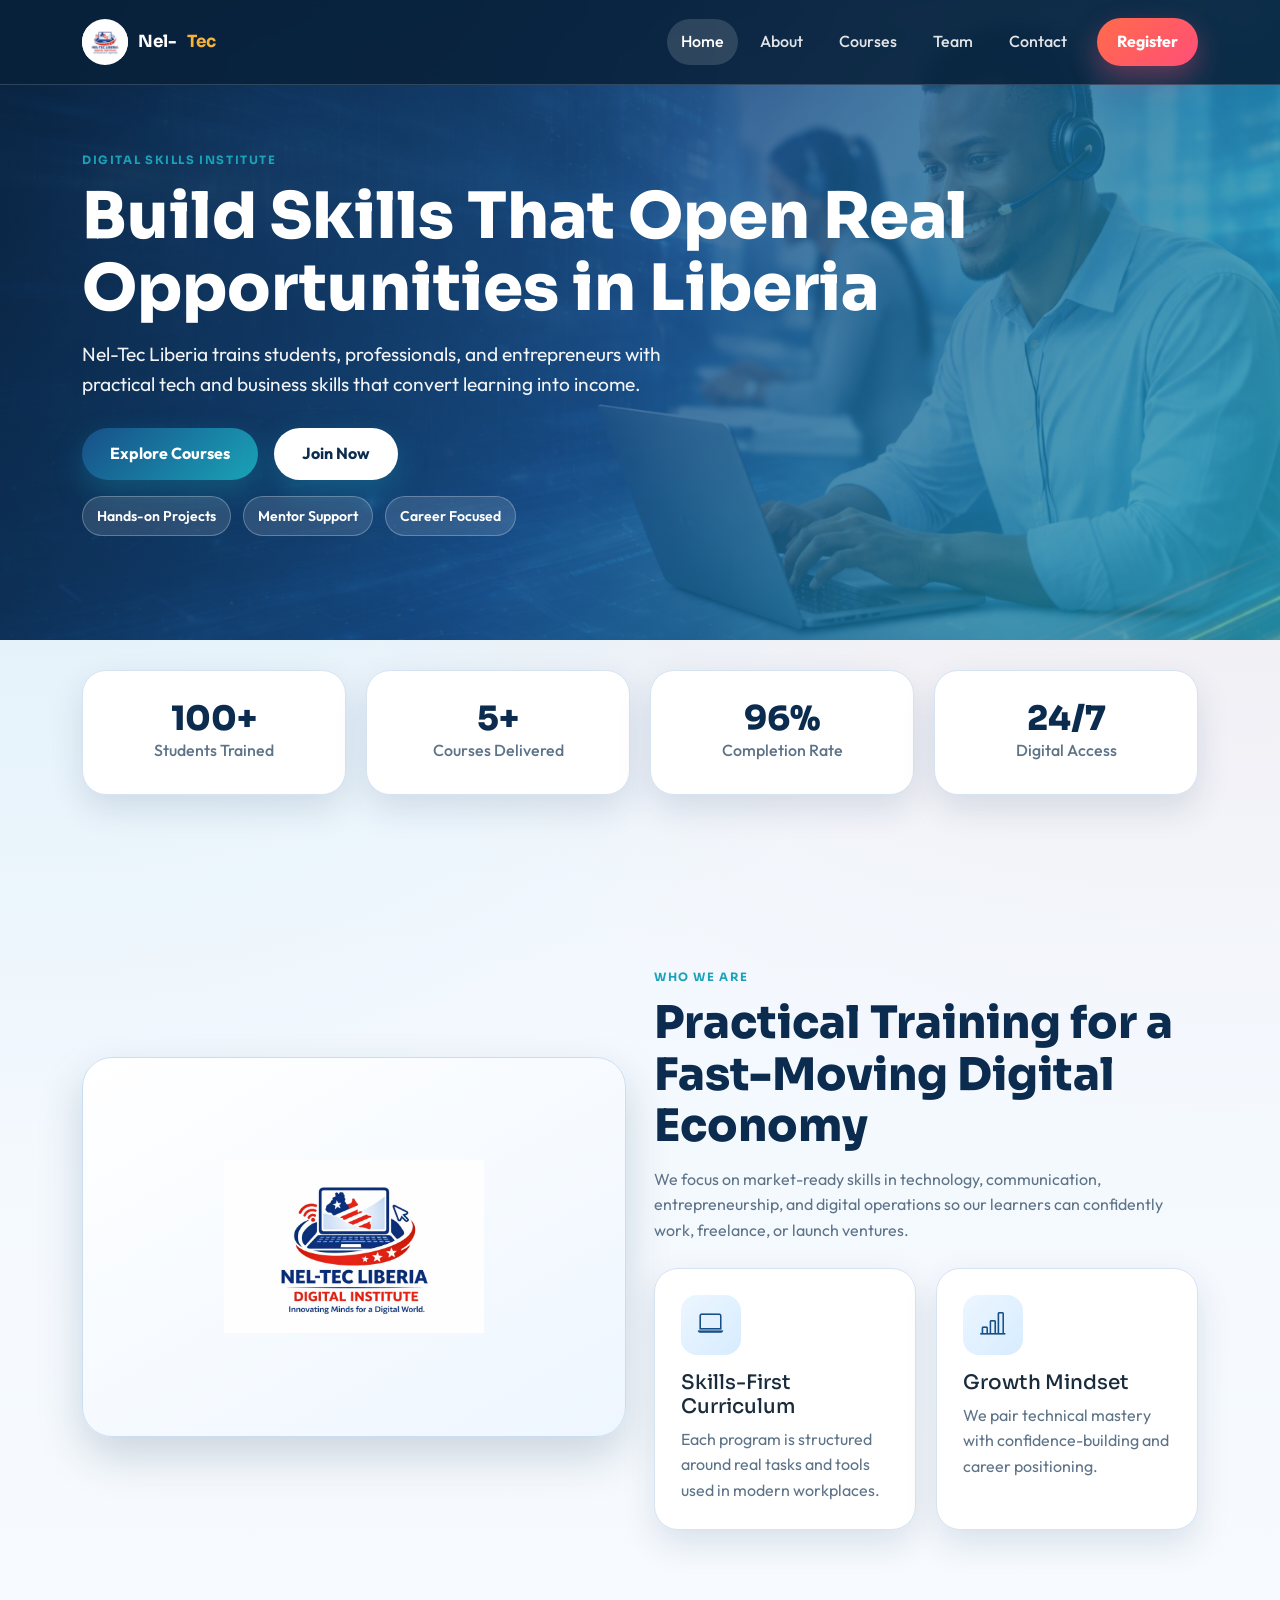
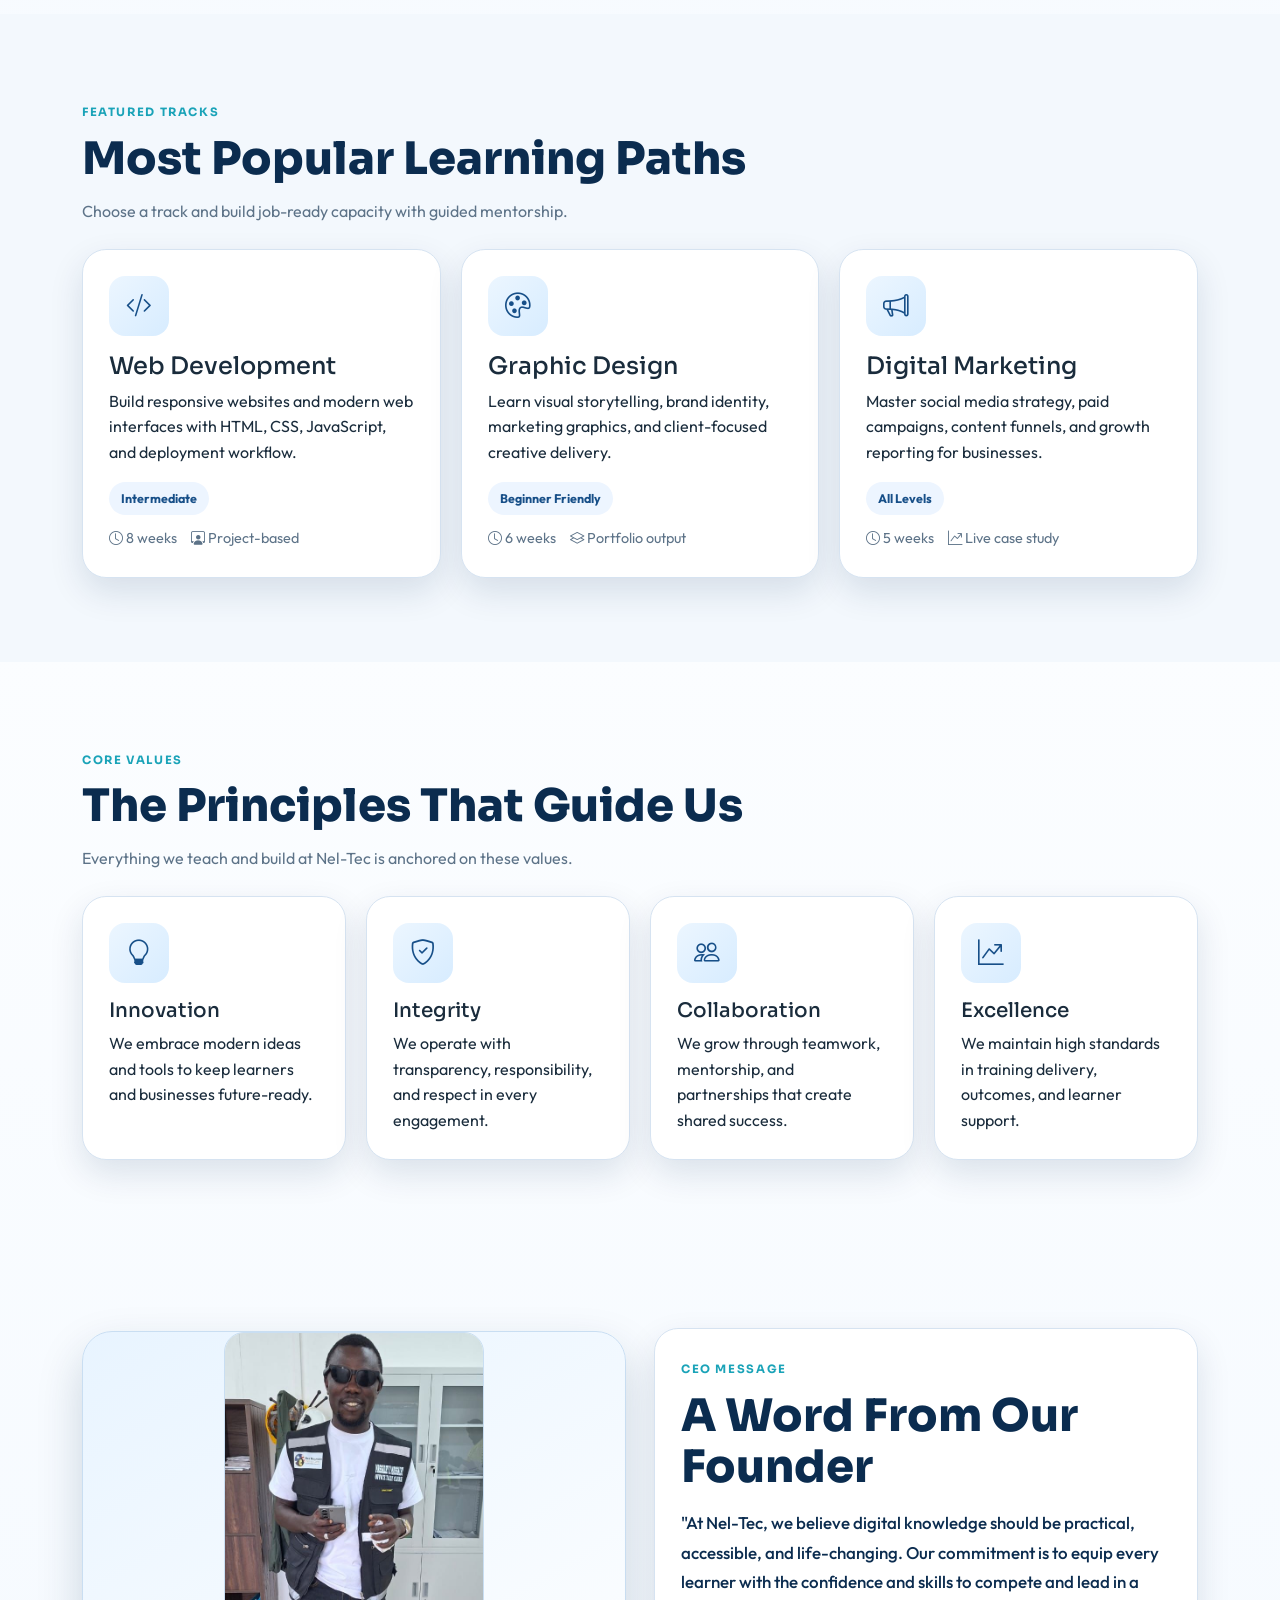
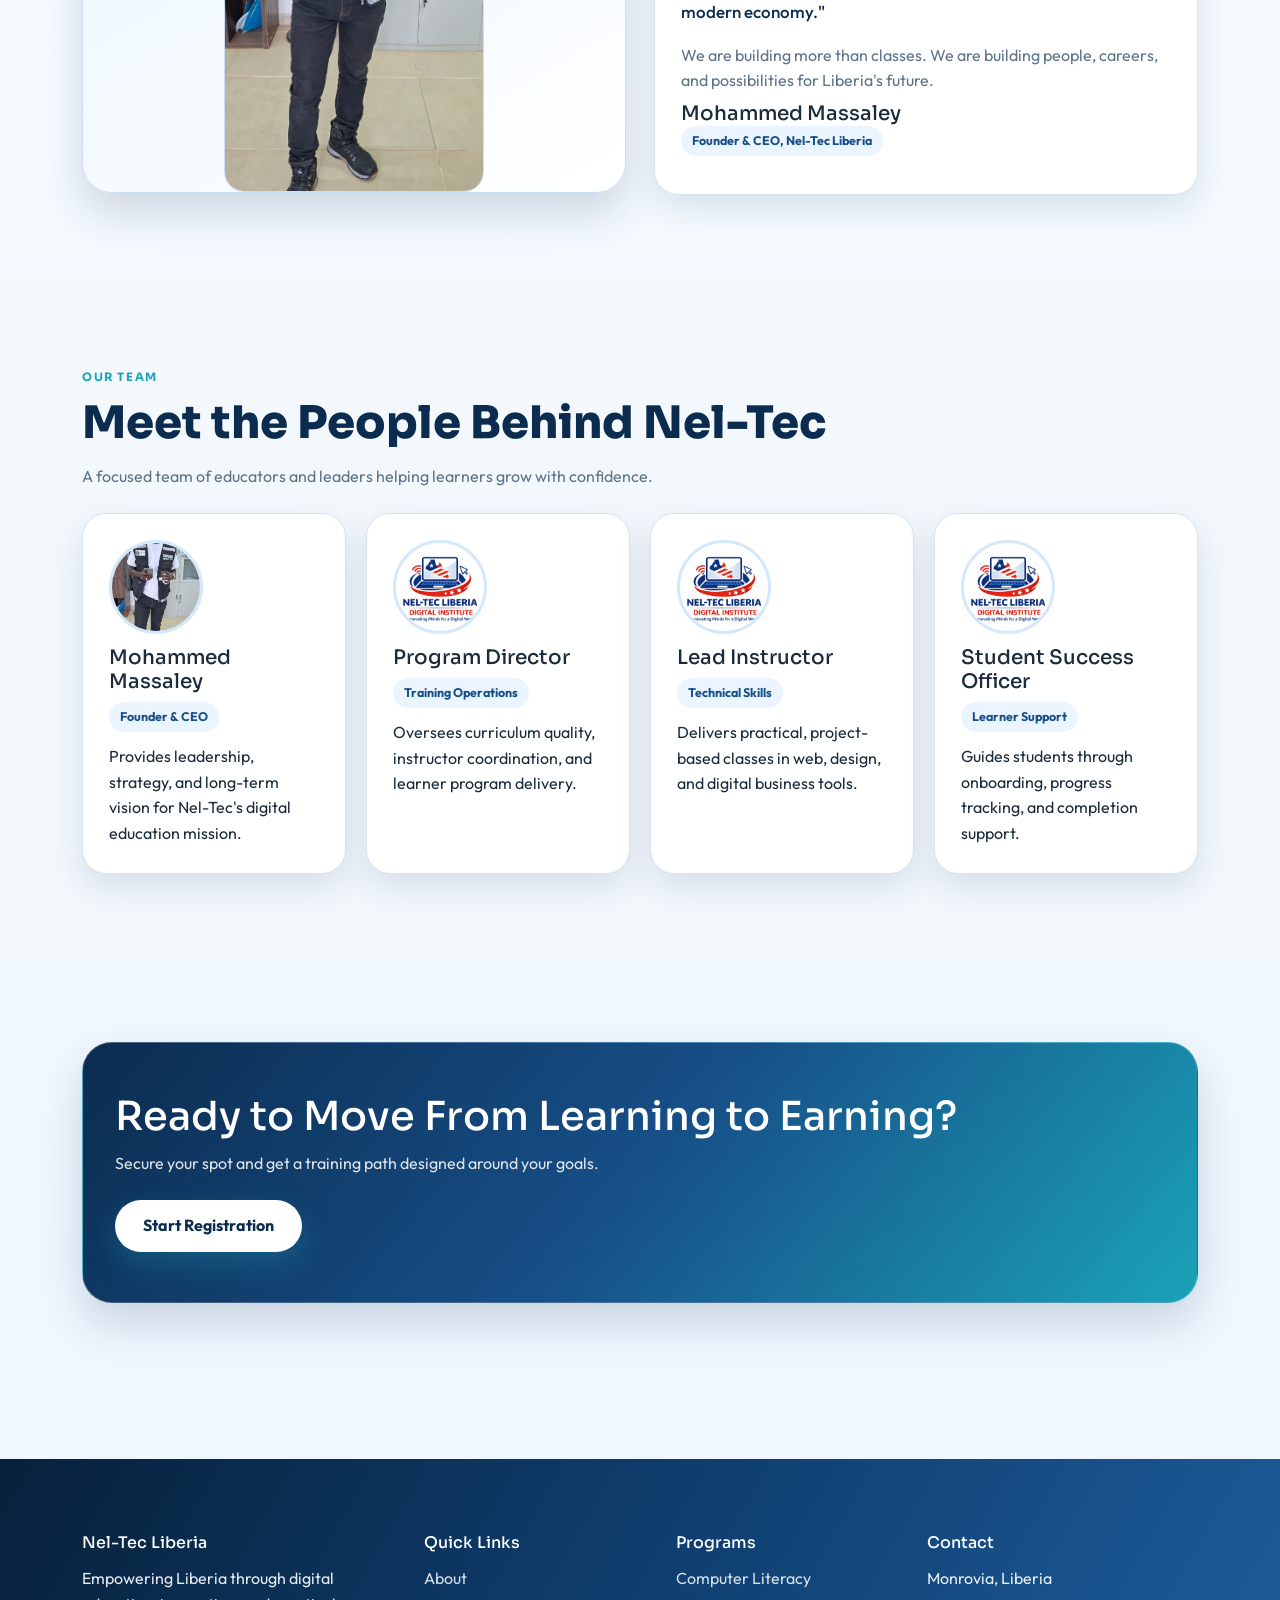
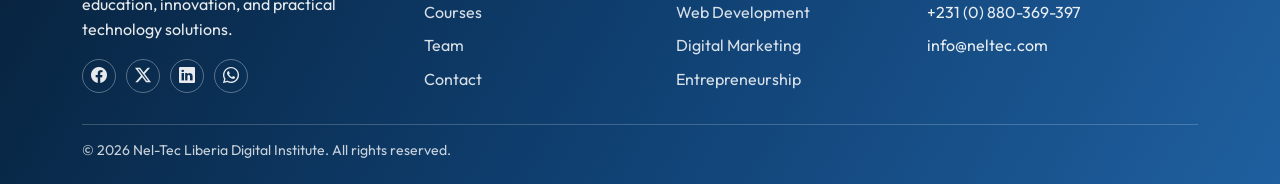
==== index.html @ 43575259 "newone" ====
<!DOCTYPE html>
<html lang="en">
<head>
    <meta charset="UTF-8">
    <meta name="viewport" content="width=device-width, initial-scale=1.0">
    <title>Nel-Tec Liberia Digital Institute</title>
    <link href="https://cdn.jsdelivr.net/npm/bootstrap@5.3.0/dist/css/bootstrap.min.css" rel="stylesheet">
    <link rel="stylesheet" href="https://cdn.jsdelivr.net/npm/bootstrap-icons@1.11.1/font/bootstrap-icons.css">
    <link rel="stylesheet" href="css/style.css">
</head>
<body class="page-shell">
    <nav class="navbar navbar-expand-lg fixed-top main-nav">
        <div class="container">
            <a class="navbar-brand" href="index.html">
                <img src="img/logo.png" alt="Nel-Tec logo">
                Nel-<span class="accent">Tec</span>
            </a>
            <button class="navbar-toggler" type="button" data-bs-toggle="collapse" data-bs-target="#mainNav" aria-controls="mainNav" aria-expanded="false" aria-label="Toggle navigation">
                <span class="navbar-toggler-icon"></span>
            </button>
            <div class="collapse navbar-collapse" id="mainNav">
                <ul class="navbar-nav ms-auto align-items-lg-center">
                    <li class="nav-item"><a class="nav-link active" href="index.html">Home</a></li>
                    <li class="nav-item"><a class="nav-link" href="about.html">About</a></li>
                    <li class="nav-item"><a class="nav-link" href="courses.html">Courses</a></li>
                    <li class="nav-item"><a class="nav-link" href="team.html">Team</a></li>
                    <li class="nav-item"><a class="nav-link" href="contact.html">Contact</a></li>
                    <li class="nav-item ms-lg-2"><a class="btn-nav" href="register.html">Register</a></li>
                </ul>
            </div>
        </div>
    </nav>

    <header class="hero hero-home">
        <div class="container">
            <div class="reveal">
                <span class="section-kicker">Digital Skills Institute</span>
                <h1>Build Skills That Open Real Opportunities in Liberia</h1>
                <p>Nel-Tec Liberia trains students, professionals, and entrepreneurs with practical tech and business skills that convert learning into income.</p>
                <div class="d-flex flex-wrap gap-3 mb-3">
                    <a class="btn-brand" href="courses.html">Explore Courses</a>
                    <a class="btn-brand alt" href="register.html">Join Now</a>
                </div>
                <div class="hero-chips">
                    <span class="hero-chip">Hands-on Projects</span>
                    <span class="hero-chip">Mentor Support</span>
                    <span class="hero-chip">Career Focused</span>
                </div>
            </div>
        </div>
    </header>

    <main>
        <section class="stats-strip">
            <div class="container">
                <div class="cards-4">
                    <article class="stat-card reveal d2">
                        <span class="stat-number">100+</span>
                        <span class="stat-label">Students Trained</span>
                    </article>
                    <article class="stat-card reveal d2">
                        <span class="stat-number">5+</span>
                        <span class="stat-label">Courses Delivered</span>
                    </article>
                    <article class="stat-card reveal d3">
                        <span class="stat-number">96%</span>
                        <span class="stat-label">Completion Rate</span>
                    </article>
                    <article class="stat-card reveal d4">
                        <span class="stat-number">24/7</span>
                        <span class="stat-label">Digital Access</span>
                    </article>
                </div>
            </div>
        </section>

        <section>
            <div class="container">
                <div class="about-layout">
                    <div class="about-visual reveal">
                        <img src="img/logo.png" alt="Nel-Tec brand mark">
                    </div>
                    <div class="reveal d2">
                        <span class="section-kicker">Who We Are</span>
                        <h2 class="section-title">Practical Training for a Fast-Moving Digital Economy</h2>
                        <p class="section-lead mb-4">We focus on market-ready skills in technology, communication, entrepreneurship, and digital operations so our learners can confidently work, freelance, or launch ventures.</p>
                        <div class="cards-2">
                            <article class="info-card">
                                <div class="icon-bubble"><i class="bi bi-laptop"></i></div>
                                <h5>Skills-First Curriculum</h5>
                                <p class="text-muted mb-0">Each program is structured around real tasks and tools used in modern workplaces.</p>
                            </article>
                            <article class="info-card">
                                <div class="icon-bubble"><i class="bi bi-bar-chart-line"></i></div>
                                <h5>Growth Mindset</h5>
                                <p class="text-muted mb-0">We pair technical mastery with confidence-building and career positioning.</p>
                            </article>
                        </div>
                    </div>
                </div>
            </div>
        </section>

        <section class="bg-soft">
            <div class="container">
                <span class="section-kicker">Featured Tracks</span>
                <h2 class="section-title">Most Popular Learning Paths</h2>
                <p class="section-lead mb-4">Choose a track and build job-ready capacity with guided mentorship.</p>

                <div class="cards-3">
                    <article class="course-card reveal">
                        <div class="icon-bubble"><i class="bi bi-code-slash"></i></div>
                        <h4>Web Development</h4>
                        <p>Build responsive websites and modern web interfaces with HTML, CSS, JavaScript, and deployment workflow.</p>
                        <span class="badge-level">Intermediate</span>
                        <div class="course-meta">
                            <span><i class="bi bi-clock"></i> 8 weeks</span>
                            <span><i class="bi bi-person-workspace"></i> Project-based</span>
                        </div>
                    </article>
                    <article class="course-card reveal d2">
                        <div class="icon-bubble"><i class="bi bi-palette"></i></div>
                        <h4>Graphic Design</h4>
                        <p>Learn visual storytelling, brand identity, marketing graphics, and client-focused creative delivery.</p>
                        <span class="badge-level">Beginner Friendly</span>
                        <div class="course-meta">
                            <span><i class="bi bi-clock"></i> 6 weeks</span>
                            <span><i class="bi bi-layers"></i> Portfolio output</span>
                        </div>
                    </article>
                    <article class="course-card reveal d3">
                        <div class="icon-bubble"><i class="bi bi-megaphone"></i></div>
                        <h4>Digital Marketing</h4>
                        <p>Master social media strategy, paid campaigns, content funnels, and growth reporting for businesses.</p>
                        <span class="badge-level">All Levels</span>
                        <div class="course-meta">
                            <span><i class="bi bi-clock"></i> 5 weeks</span>
                            <span><i class="bi bi-graph-up-arrow"></i> Live case study</span>
                        </div>
                    </article>
                </div>
            </div>
        </section>

        <section>
            <div class="container">
                <span class="section-kicker">Core Values</span>
                <h2 class="section-title">The Principles That Guide Us</h2>
                <p class="section-lead mb-4">Everything we teach and build at Nel-Tec is anchored on these values.</p>

                <div class="cards-4">
                    <article class="value-card reveal">
                        <div class="icon-bubble"><i class="bi bi-lightbulb"></i></div>
                        <h5>Innovation</h5>
                        <p class="mb-0">We embrace modern ideas and tools to keep learners and businesses future-ready.</p>
                    </article>
                    <article class="value-card reveal d2">
                        <div class="icon-bubble"><i class="bi bi-shield-check"></i></div>
                        <h5>Integrity</h5>
                        <p class="mb-0">We operate with transparency, responsibility, and respect in every engagement.</p>
                    </article>
                    <article class="value-card reveal d3">
                        <div class="icon-bubble"><i class="bi bi-people"></i></div>
                        <h5>Collaboration</h5>
                        <p class="mb-0">We grow through teamwork, mentorship, and partnerships that create shared success.</p>
                    </article>
                    <article class="value-card reveal d4">
                        <div class="icon-bubble"><i class="bi bi-graph-up-arrow"></i></div>
                        <h5>Excellence</h5>
                        <p class="mb-0">We maintain high standards in training delivery, outcomes, and learner support.</p>
                    </article>
                </div>
            </div>
        </section>

        <section>
            <div class="container">
                <div class="about-layout">
                    <div class="about-visual reveal ceo-photo-wrap">
                        <img src="img/fouder.jpeg" alt="CEO of Nel-Tec Liberia" class="ceo-photo">
                    </div>
                    <article class="form-card reveal d2">
                        <span class="section-kicker">CEO Message</span>
                        <h2 class="section-title">A Word From Our Founder</h2>
                        <p class="ceo-quote">"At Nel-Tec, we believe digital knowledge should be practical, accessible, and life-changing. Our commitment is to equip every learner with the confidence and skills to compete and lead in a modern economy."</p>
                        <p class="text-muted mb-2">We are building more than classes. We are building people, careers, and possibilities for Liberia's future.</p>
                        <h5 class="mb-0">Mohammed Massaley</h5>
                        <span class="team-role">Founder & CEO, Nel-Tec Liberia</span>
                    </article>
                </div>
            </div>
        </section>

        <section class="bg-soft">
            <div class="container">
                <span class="section-kicker">Our Team</span>
                <h2 class="section-title">Meet the People Behind Nel-Tec</h2>
                <p class="section-lead mb-4">A focused team of educators and leaders helping learners grow with confidence.</p>

                <div class="cards-4">
                    <article class="team-card reveal">
                        <div class="team-avatar"><img src="img/fouder.jpeg" alt="Prince W Dahn Jr"></div>
                        <h5>Mohammed Massaley</h5>
                        <span class="team-role">Founder & CEO</span>
                        <p class="mb-0">Provides leadership, strategy, and long-term vision for Nel-Tec's digital education mission.</p>
                    </article>
                    <article class="team-card reveal d2">
                        <div class="team-avatar"><img src="img/logo.png" alt="Program Director"></div>
                        <h5>Program Director</h5>
                        <span class="team-role">Training Operations</span>
                        <p class="mb-0">Oversees curriculum quality, instructor coordination, and learner program delivery.</p>
                    </article>
                    <article class="team-card reveal d3">
                        <div class="team-avatar"><img src="img/logo.png" alt="Lead Instructor"></div>
                        <h5>Lead Instructor</h5>
                        <span class="team-role">Technical Skills</span>
                        <p class="mb-0">Delivers practical, project-based classes in web, design, and digital business tools.</p>
                    </article>
                    <article class="team-card reveal d4">
                        <div class="team-avatar"><img src="img/logo.png" alt="Student Success Officer"></div>
                        <h5>Student Success Officer</h5>
                        <span class="team-role">Learner Support</span>
                        <p class="mb-0">Guides students through onboarding, progress tracking, and completion support.</p>
                    </article>
                </div>
            </div>
        </section>

        <section>
            <div class="container">
                <div class="cta-band reveal">
                    <h2>Ready to Move From Learning to Earning?</h2>
                    <p>Secure your spot and get a training path designed around your goals.</p>
                    <a class="btn-brand alt" href="register.html">Start Registration</a>
                </div>
            </div>
        </section>
    </main>

    <footer class="site-footer">
        <div class="container">
            <div class="footer-grid">
                <div>
                    <h4>Nel-Tec Liberia</h4>
                    <p>Empowering Liberia through digital education, innovation, and practical technology solutions.</p>
                    <div class="footer-social">
                        <a href="https://facebook.com" target="_blank" rel="noopener"><i class="bi bi-facebook"></i></a>
                        <a href="https://twitter.com" target="_blank" rel="noopener"><i class="bi bi-twitter-x"></i></a>
                        <a href="https://linkedin.com" target="_blank" rel="noopener"><i class="bi bi-linkedin"></i></a>
                        <a href="https://wa.me/231880369397" target="_blank" rel="noopener"><i class="bi bi-whatsapp"></i></a>
                    </div>
                </div>
                <div>
                    <h4>Quick Links</h4>
                    <ul class="footer-links">
                        <li><a href="about.html">About</a></li>
                        <li><a href="courses.html">Courses</a></li>
                        <li><a href="team.html">Team</a></li>
                        <li><a href="contact.html">Contact</a></li>
                    </ul>
                </div>
                <div>
                    <h4>Programs</h4>
                    <ul class="footer-links">
                        <li><a href="courses.html">Computer Literacy</a></li>
                        <li><a href="courses.html">Web Development</a></li>
                        <li><a href="courses.html">Digital Marketing</a></li>
                        <li><a href="courses.html">Entrepreneurship</a></li>
                    </ul>
                </div>
                <div>
                    <h4>Contact</h4>
                    <ul class="footer-links">
                        <li>Monrovia, Liberia</li>
                        <li>+231 (0) 880-369-397</li>
                        <li>info@neltec.com</li>
                    </ul>
                </div>
            </div>
            <div class="footer-bottom">&copy; 2026 Nel-Tec Liberia Digital Institute. All rights reserved.</div>
        </div>
    </footer>

    <script src="https://cdn.jsdelivr.net/npm/bootstrap@5.3.0/dist/js/bootstrap.bundle.min.js"></script>
</body>
</html>
---- css/style.css ----
@import url('https://fonts.googleapis.com/css2?family=Outfit:wght@300;400;500;600;700;800&family=Sora:wght@500;600;700;800&display=swap');

:root {
    --brand-ink: #0b2c4f;
    --brand-blue: #174f88;
    --brand-cyan: #1aa3b8;
    --brand-coral: #ff6b4a;
    --brand-sun: #f9b233;
    --text-main: #1a2c3c;
    --text-muted: #5d7388;
    --bg-soft: #f3f8fd;
    --surface: #ffffff;
    --surface-alt: #f7fbff;
    --line: #d6e3f1;
    --shadow-soft: 0 14px 34px rgba(11, 44, 79, 0.12);
    --shadow-strong: 0 20px 46px rgba(11, 44, 79, 0.18);
    --radius-md: 16px;
    --radius-lg: 24px;
    --radius-xl: 30px;
}

* {
    box-sizing: border-box;
}

html,
body {
    margin: 0;
    padding: 0;
}

body {
    font-family: 'Outfit', sans-serif;
    color: var(--text-main);
    background:
        radial-gradient(circle at 4% 4%, rgba(26, 163, 184, 0.1), transparent 20%),
        radial-gradient(circle at 95% 0%, rgba(255, 107, 74, 0.12), transparent 22%),
        linear-gradient(180deg, #edf5fe 0%, #fbfdff 45%, #eef6ff 100%);
    line-height: 1.6;
}

h1,
h2,
h3,
h4,
h5,
h6,
.navbar-brand,
.section-kicker {
    font-family: 'Sora', sans-serif;
}

a {
    color: inherit;
    text-decoration: none;
}

section {
    padding: 84px 0;
    position: relative;
}

.section-kicker {
    display: inline-block;
    font-size: 0.72rem;
    letter-spacing: 0.14em;
    text-transform: uppercase;
    font-weight: 700;
    color: var(--brand-cyan);
    margin-bottom: 12px;
}

.section-title {
    margin-bottom: 14px;
    font-size: clamp(1.8rem, 4vw, 2.8rem);
    line-height: 1.15;
    color: var(--brand-ink);
    font-weight: 800;
}

.section-lead {
    color: var(--text-muted);
    max-width: 700px;
    margin-bottom: 0;
}

.text-muted {
    color: var(--text-muted) !important;
}

.page-shell {
    position: relative;
    overflow-x: hidden;
}

.bg-soft {
    background: var(--bg-soft);
}

/* NAVBAR */
.main-nav {
    background: rgba(8, 33, 59, 0.88);
    backdrop-filter: blur(8px);
    border-bottom: 1px solid rgba(255, 255, 255, 0.16);
    padding: 14px 0;
}

.navbar-brand {
    display: inline-flex;
    align-items: center;
    gap: 10px;
    font-size: 1.05rem;
    font-weight: 700;
    color: #ffffff;
}

.navbar-brand img {
    width: 46px;
    height: 46px;
    object-fit: contain;
    border-radius: 50%;
    background: #ffffff;
}

.navbar-brand .accent {
    color: var(--brand-sun);
}

.nav-link {
    color: rgba(255, 255, 255, 0.88) !important;
    font-weight: 500;
    margin-right: 8px;
    border-radius: 999px;
    padding: 10px 14px !important;
    transition: background 0.25s ease, color 0.25s ease;
}

.nav-link:hover,
.nav-link.active {
    color: #ffffff !important;
    background: rgba(255, 255, 255, 0.14);
}

.navbar-toggler {
    border: 1px solid rgba(255, 255, 255, 0.45);
}

.navbar-toggler-icon {
    filter: invert(1);
}

.btn-nav,
.btn-brand {
    display: inline-flex;
    align-items: center;
    justify-content: center;
    border: none;
    border-radius: 999px;
    font-weight: 700;
    transition: transform 0.25s ease, box-shadow 0.25s ease, background 0.25s ease;
}

.btn-nav {
    padding: 11px 20px;
    background: linear-gradient(135deg, var(--brand-coral), #ff4f78);
    color: #ffffff !important;
    box-shadow: 0 12px 28px rgba(255, 79, 120, 0.35);
}

.btn-brand {
    padding: 13px 28px;
    background: linear-gradient(135deg, var(--brand-blue), var(--brand-cyan));
    color: #ffffff;
    box-shadow: 0 12px 30px rgba(26, 163, 184, 0.3);
}

.btn-brand.alt {
    background: #ffffff;
    color: var(--brand-ink);
}

.btn-brand:hover,
.btn-nav:hover {
    transform: translateY(-2px);
}

/* HERO */
.hero {
    padding: 146px 0 104px;
    color: #ffffff;
    background-size: cover;
    background-position: center;
}

.hero-home {
    background:
        linear-gradient(120deg, rgba(8, 32, 58, 0.92), rgba(23, 79, 136, 0.8), rgba(26, 163, 184, 0.74)),
        url('../img/banner.png') center/cover no-repeat;
}

.hero-about {
    background:
        linear-gradient(120deg, rgba(8, 32, 58, 0.9), rgba(17, 73, 124, 0.78), rgba(255, 107, 74, 0.68)),
        url('../img/banner2.png') center/cover no-repeat;
}

.hero-courses {
    background:
        linear-gradient(120deg, rgba(11, 44, 79, 0.9), rgba(26, 163, 184, 0.74), rgba(249, 178, 51, 0.65)),
        url('../img/banner3.png') center/cover no-repeat;
}

.hero-contact,
.hero-register,
.hero-team {
    background:
        linear-gradient(120deg, rgba(11, 44, 79, 0.92), rgba(23, 79, 136, 0.82), rgba(26, 163, 184, 0.74)),
        url('../img/banner.png') center/cover no-repeat;
}

.hero h1 {
    font-size: clamp(2rem, 5vw, 4rem);
    font-weight: 800;
    line-height: 1.12;
    margin-bottom: 14px;
}

.hero p {
    max-width: 640px;
    color: rgba(255, 255, 255, 0.94);
    font-size: clamp(1rem, 2vw, 1.2rem);
    margin-bottom: 28px;
}

.hero-chips {
    display: flex;
    gap: 12px;
    flex-wrap: wrap;
}

.hero-chip {
    border: 1px solid rgba(255, 255, 255, 0.26);
    border-radius: 999px;
    padding: 8px 14px;
    background: rgba(255, 255, 255, 0.12);
    font-size: 0.88rem;
    font-weight: 600;
}

/* CARDS */
.panel,
.card-soft,
.info-card,
.course-card,
.stat-card,
.team-card,
.value-card,
.form-card {
    background: var(--surface);
    border: 1px solid var(--line);
    border-radius: var(--radius-lg);
    box-shadow: var(--shadow-soft);
}

.card-soft,
.info-card,
.course-card,
.team-card,
.value-card,
.form-card {
    padding: 26px;
    height: 100%;
}

.info-card,
.course-card,
.team-card,
.value-card {
    transition: transform 0.3s ease, box-shadow 0.3s ease, border-color 0.3s ease;
}

.info-card:hover,
.course-card:hover,
.team-card:hover,
.value-card:hover {
    transform: translateY(-8px);
    box-shadow: var(--shadow-strong);
    border-color: #bdd5ec;
}

.icon-bubble {
    width: 60px;
    height: 60px;
    border-radius: 16px;
    display: grid;
    place-items: center;
    background: linear-gradient(135deg, #ecf6ff, #d7ecff);
    color: var(--brand-blue);
    font-size: 1.6rem;
    margin-bottom: 16px;
}

/* HOME SECTIONS */
.stats-strip {
    margin-top: -54px;
}

.stat-card {
    padding: 30px 24px;
    text-align: center;
}

.stat-number {
    display: block;
    color: var(--brand-ink);
    font-family: 'Sora', sans-serif;
    font-size: 2.1rem;
    font-weight: 800;
    line-height: 1.1;
}

.stat-label {
    color: var(--text-muted);
    font-weight: 500;
}

.about-layout {
    display: grid;
    gap: 28px;
    grid-template-columns: 1fr 1fr;
    align-items: center;
}

.about-visual {
    border-radius: var(--radius-xl);
    overflow: hidden;
    border: 1px solid #c9def2;
    box-shadow: var(--shadow-strong);
    background: linear-gradient(150deg, #ffffff, #eef6ff);
    min-height: 380px;
    display: grid;
    place-items: center;
}

.about-visual img {
    width: 72%;
    max-width: 260px;
}

.ceo-photo-wrap {
    background: linear-gradient(150deg, #e8f4ff, #ffffff);
}

.ceo-photo {
    width: 100%;
    max-width: 420px;
    height: 100%;
    max-height: 460px;
    object-fit: cover;
    border-radius: 20px;
    border: 1px solid #c9def2;
}

.ceo-quote {
    font-size: 1.06rem;
    color: var(--brand-ink);
    font-weight: 500;
    line-height: 1.75;
    margin-bottom: 16px;
}

.feature-grid,
.cards-3,
.cards-4,
.cards-2 {
    display: grid;
    gap: 20px;
}

.feature-grid,
.cards-3 {
    grid-template-columns: repeat(3, minmax(0, 1fr));
}

.cards-4 {
    grid-template-columns: repeat(4, minmax(0, 1fr));
}

.cards-2 {
    grid-template-columns: repeat(2, minmax(0, 1fr));
}

.course-meta {
    display: flex;
    gap: 14px;
    flex-wrap: wrap;
    color: var(--text-muted);
    font-size: 0.9rem;
    margin-top: 12px;
}

.badge-level {
    display: inline-flex;
    align-items: center;
    gap: 6px;
    border-radius: 999px;
    background: #edf5ff;
    color: var(--brand-blue);
    font-size: 0.78rem;
    font-weight: 700;
    padding: 7px 12px;
}

.card-actions {
    margin-top: 14px;
    display: flex;
    flex-direction: column;
    gap: 10px;
}

.btn-card {
    width: 100%;
    padding: 10px 14px;
    font-size: 0.92rem;
}

.btn-whatsapp {
    display: inline-flex;
    align-items: center;
    justify-content: center;
    width: 100%;
    padding: 10px 14px;
    border-radius: 999px;
    font-weight: 700;
    font-size: 0.9rem;
    background: #25d366;
    color: #ffffff;
    box-shadow: 0 10px 22px rgba(37, 211, 102, 0.25);
    transition: transform 0.2s ease, box-shadow 0.2s ease, background 0.2s ease;
}

.btn-whatsapp:hover {
    background: #20bf5d;
    transform: translateY(-2px);
    box-shadow: 0 14px 24px rgba(32, 191, 93, 0.28);
    color: #ffffff;
}

.youtube-embed {
    position: relative;
    width: 100%;
    border-radius: 16px;
    overflow: hidden;
    background: #000;
    aspect-ratio: 16 / 9;
}

.youtube-embed iframe {
    width: 100%;
    height: 100%;
    border: 0;
}

.cta-band {
    background: linear-gradient(130deg, var(--brand-ink), var(--brand-blue), var(--brand-cyan));
    color: #ffffff;
    border-radius: var(--radius-xl);
    padding: 50px 32px;
    box-shadow: var(--shadow-strong);
    border: 1px solid rgba(255, 255, 255, 0.22);
}

.cta-band h2 {
    font-size: clamp(1.7rem, 3.2vw, 2.5rem);
    margin-bottom: 10px;
}

.cta-band p {
    color: rgba(255, 255, 255, 0.86);
    margin-bottom: 24px;
}

/* FORM */
.form-group {
    margin-bottom: 16px;
}

.form-group label {
    display: block;
    margin-bottom: 6px;
    color: var(--brand-ink);
    font-size: 0.95rem;
    font-weight: 600;
}

.form-control,
.form-select,
textarea,
input,
select {
    width: 100%;
    padding: 12px 14px;
    border-radius: 12px;
    border: 1px solid #c6daee;
    background: #fbfdff;
    color: var(--text-main);
    font: inherit;
}

textarea {
    min-height: 120px;
    resize: vertical;
}

.form-control:focus,
.form-select:focus,
textarea:focus,
input:focus,
select:focus {
    outline: none;
    border-color: var(--brand-cyan);
    box-shadow: 0 0 0 3px rgba(26, 163, 184, 0.16);
}

/* TEAM */
.team-avatar {
    width: 94px;
    height: 94px;
    border-radius: 50%;
    overflow: hidden;
    border: 3px solid #d4e8fb;
    margin-bottom: 12px;
}

.team-avatar img {
    width: 100%;
    height: 100%;
    object-fit: cover;
}

.team-role {
    display: inline-block;
    border-radius: 999px;
    padding: 5px 11px;
    font-size: 0.78rem;
    font-weight: 700;
    background: #ebf5ff;
    color: var(--brand-blue);
    margin-bottom: 12px;
}

/* FOOTER */
.site-footer {
    background: linear-gradient(120deg, #07213b, #0f3f70, #1f5f9f);
    color: rgba(255, 255, 255, 0.9);
    padding: 74px 0 22px;
    margin-top: 72px;
}

.footer-grid {
    display: grid;
    gap: 26px;
    grid-template-columns: 1.4fr 1fr 1fr 1.2fr;
}

.site-footer h4 {
    font-size: 1rem;
    color: #ffffff;
    margin-bottom: 14px;
}

.footer-links {
    list-style: none;
    padding: 0;
    margin: 0;
}

.footer-links li {
    margin-bottom: 8px;
}

.footer-links a {
    color: rgba(255, 255, 255, 0.84);
}

.footer-links a:hover {
    color: #ffffff;
}

.footer-social {
    display: flex;
    gap: 10px;
    margin-top: 12px;
}

.footer-social a {
    width: 34px;
    height: 34px;
    border-radius: 50%;
    display: grid;
    place-items: center;
    border: 1px solid rgba(255, 255, 255, 0.32);
}

.footer-social a:hover {
    background: rgba(255, 255, 255, 0.13);
}

.footer-bottom {
    margin-top: 24px;
    border-top: 1px solid rgba(255, 255, 255, 0.2);
    padding-top: 14px;
    font-size: 0.88rem;
    color: rgba(255, 255, 255, 0.78);
}

/* ANIMATION */
.reveal {
    opacity: 0;
    transform: translateY(24px);
    animation: revealUp 0.7s ease forwards;
}

.reveal.d2 { animation-delay: 0.1s; }
.reveal.d3 { animation-delay: 0.2s; }
.reveal.d4 { animation-delay: 0.3s; }

@keyframes revealUp {
    to {
        opacity: 1;
        transform: translateY(0);
    }
}

/* RESPONSIVE */
@media (max-width: 1199.98px) {
    .cards-4 {
        grid-template-columns: repeat(2, minmax(0, 1fr));
    }

    .footer-grid {
        grid-template-columns: repeat(2, minmax(0, 1fr));
    }
}

@media (max-width: 991.98px) {
    section {
        padding: 72px 0;
    }

    .hero {
        padding: 128px 0 88px;
    }

    .about-layout,
    .feature-grid,
    .cards-3,
    .cards-2 {
        grid-template-columns: 1fr;
    }

    .stats-strip {
        margin-top: -30px;
    }

    .nav-link {
        margin-right: 0;
        margin-bottom: 6px;
    }

    .ceo-photo {
        max-width: 100%;
        max-height: 380px;
    }
}

@media (max-width: 575.98px) {
    section {
        padding: 58px 0;
    }

    .hero {
        padding: 116px 0 72px;
    }

    .hero h1 {
        font-size: 2rem;
    }

    .hero p {
        font-size: 1rem;
    }

    .btn-brand,
    .btn-nav {
        width: 100%;
    }

    .cards-2,
    .cards-3,
    .cards-4 {
        gap: 14px;
    }

    .card-soft,
    .info-card,
    .course-card,
    .team-card,
    .value-card,
    .form-card {
        padding: 20px;
    }

    .about-visual {
        min-height: 280px;
    }

    .hero-chips {
        gap: 8px;
    }

    .hero-chip {
        font-size: 0.78rem;
        padding: 7px 10px;
    }

    .cards-4 {
        grid-template-columns: 1fr;
    }

    .footer-grid {
        grid-template-columns: 1fr;
    }

    .site-footer {
        padding-top: 56px;
    }
}
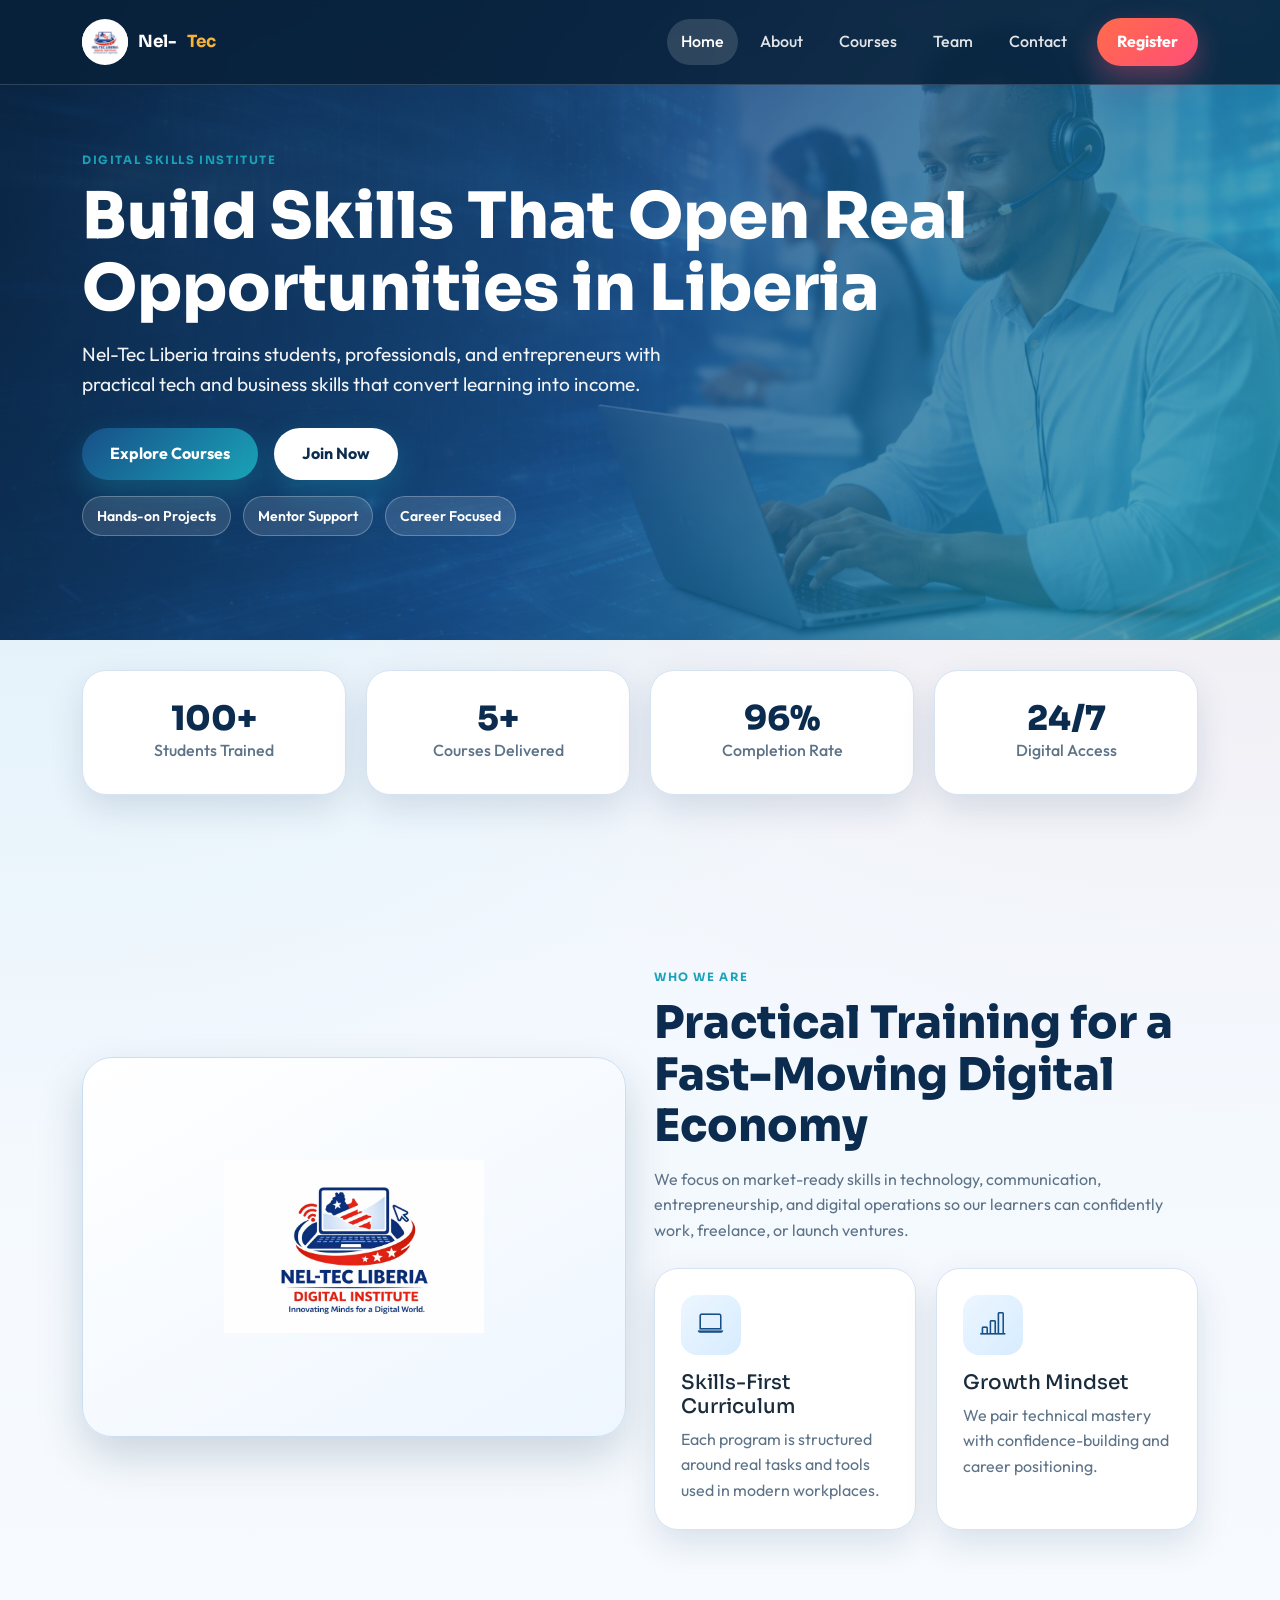
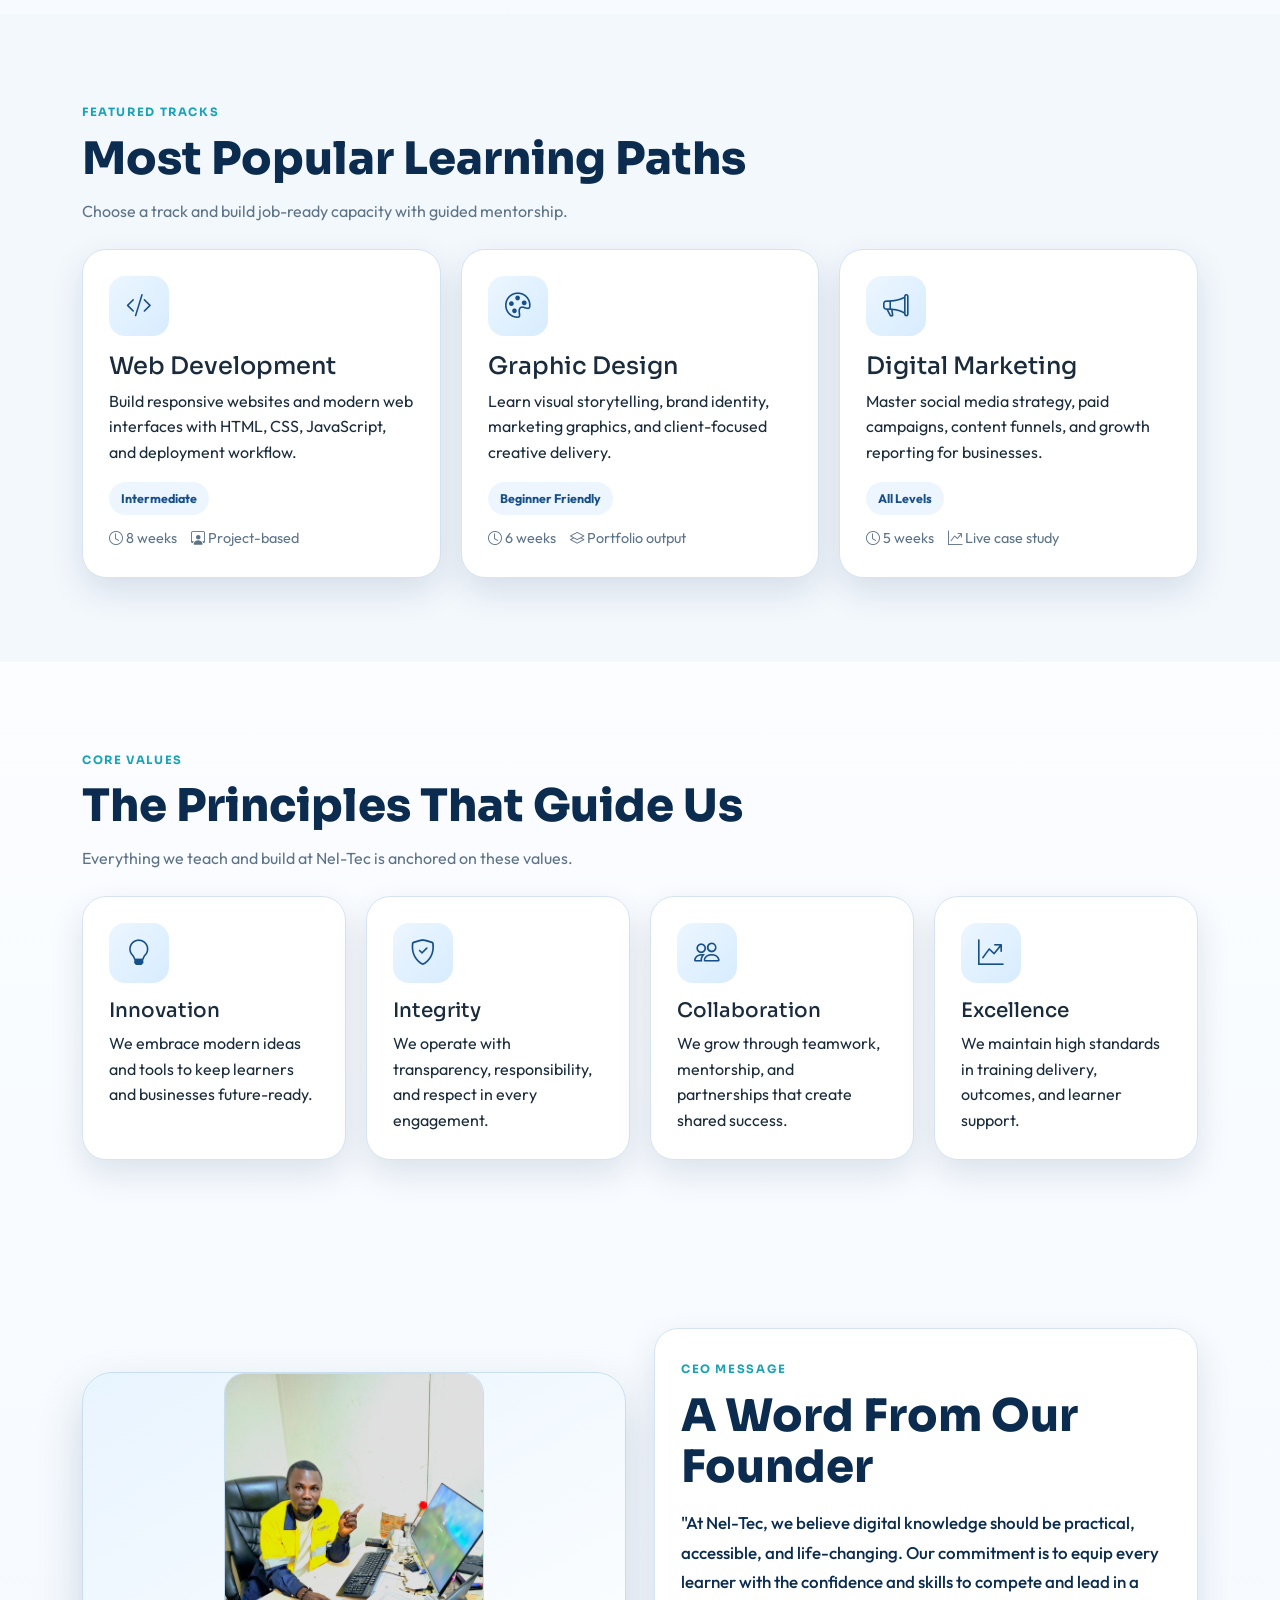
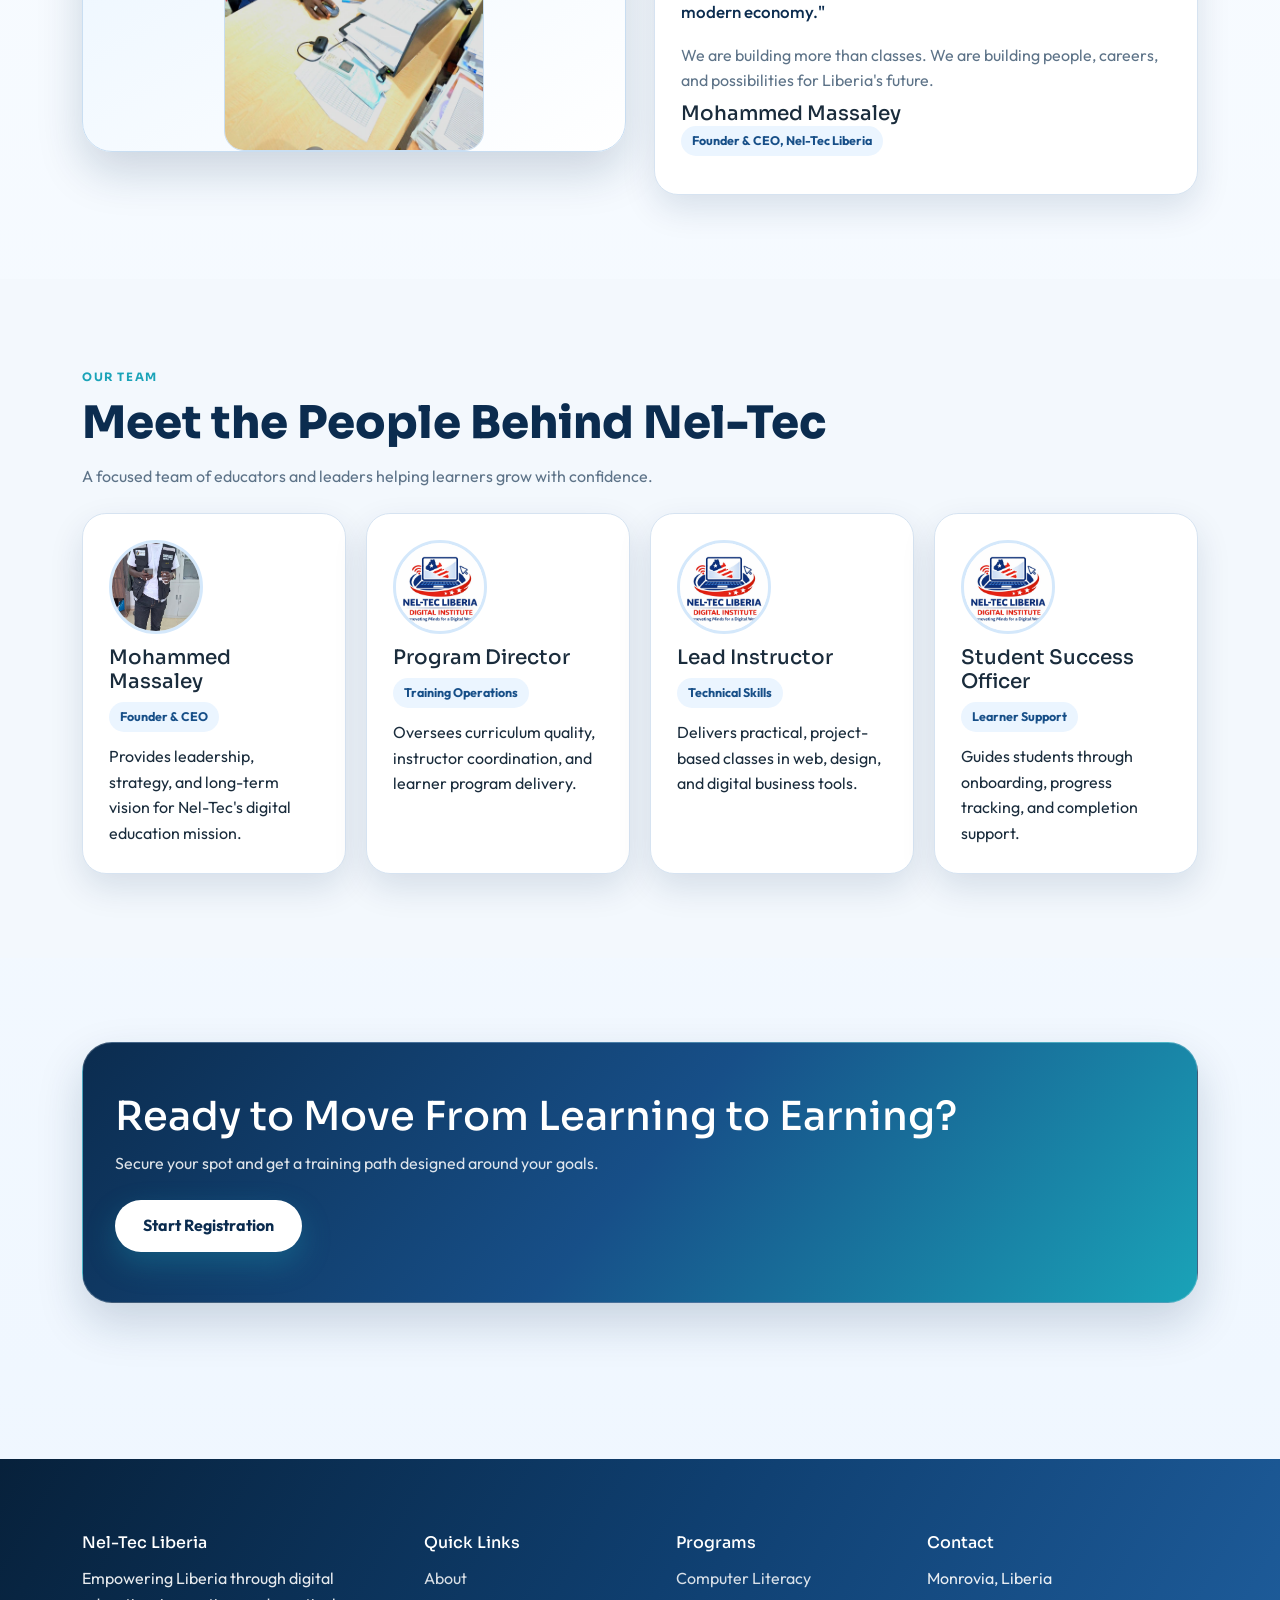
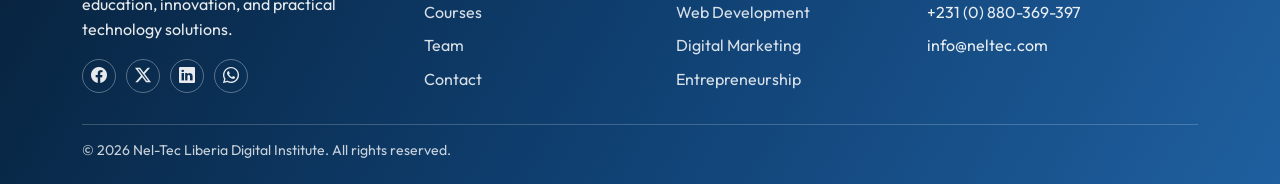
==== commit 58e44e61: "hhh" ====
--- a/index.html
+++ b/index.html
@@ -177,7 +177,7 @@
             <div class="container">
                 <div class="about-layout">
                     <div class="about-visual reveal ceo-photo-wrap">
-                        <img src="img/fouder.jpeg" alt="CEO of Nel-Tec Liberia" class="ceo-photo">
+                        <img src="img/CEO.png" alt="CEO of Nel-Tec Liberia" class="ceo-photo">
                     </div>
                     <article class="form-card reveal d2">
                         <span class="section-kicker">CEO Message</span>
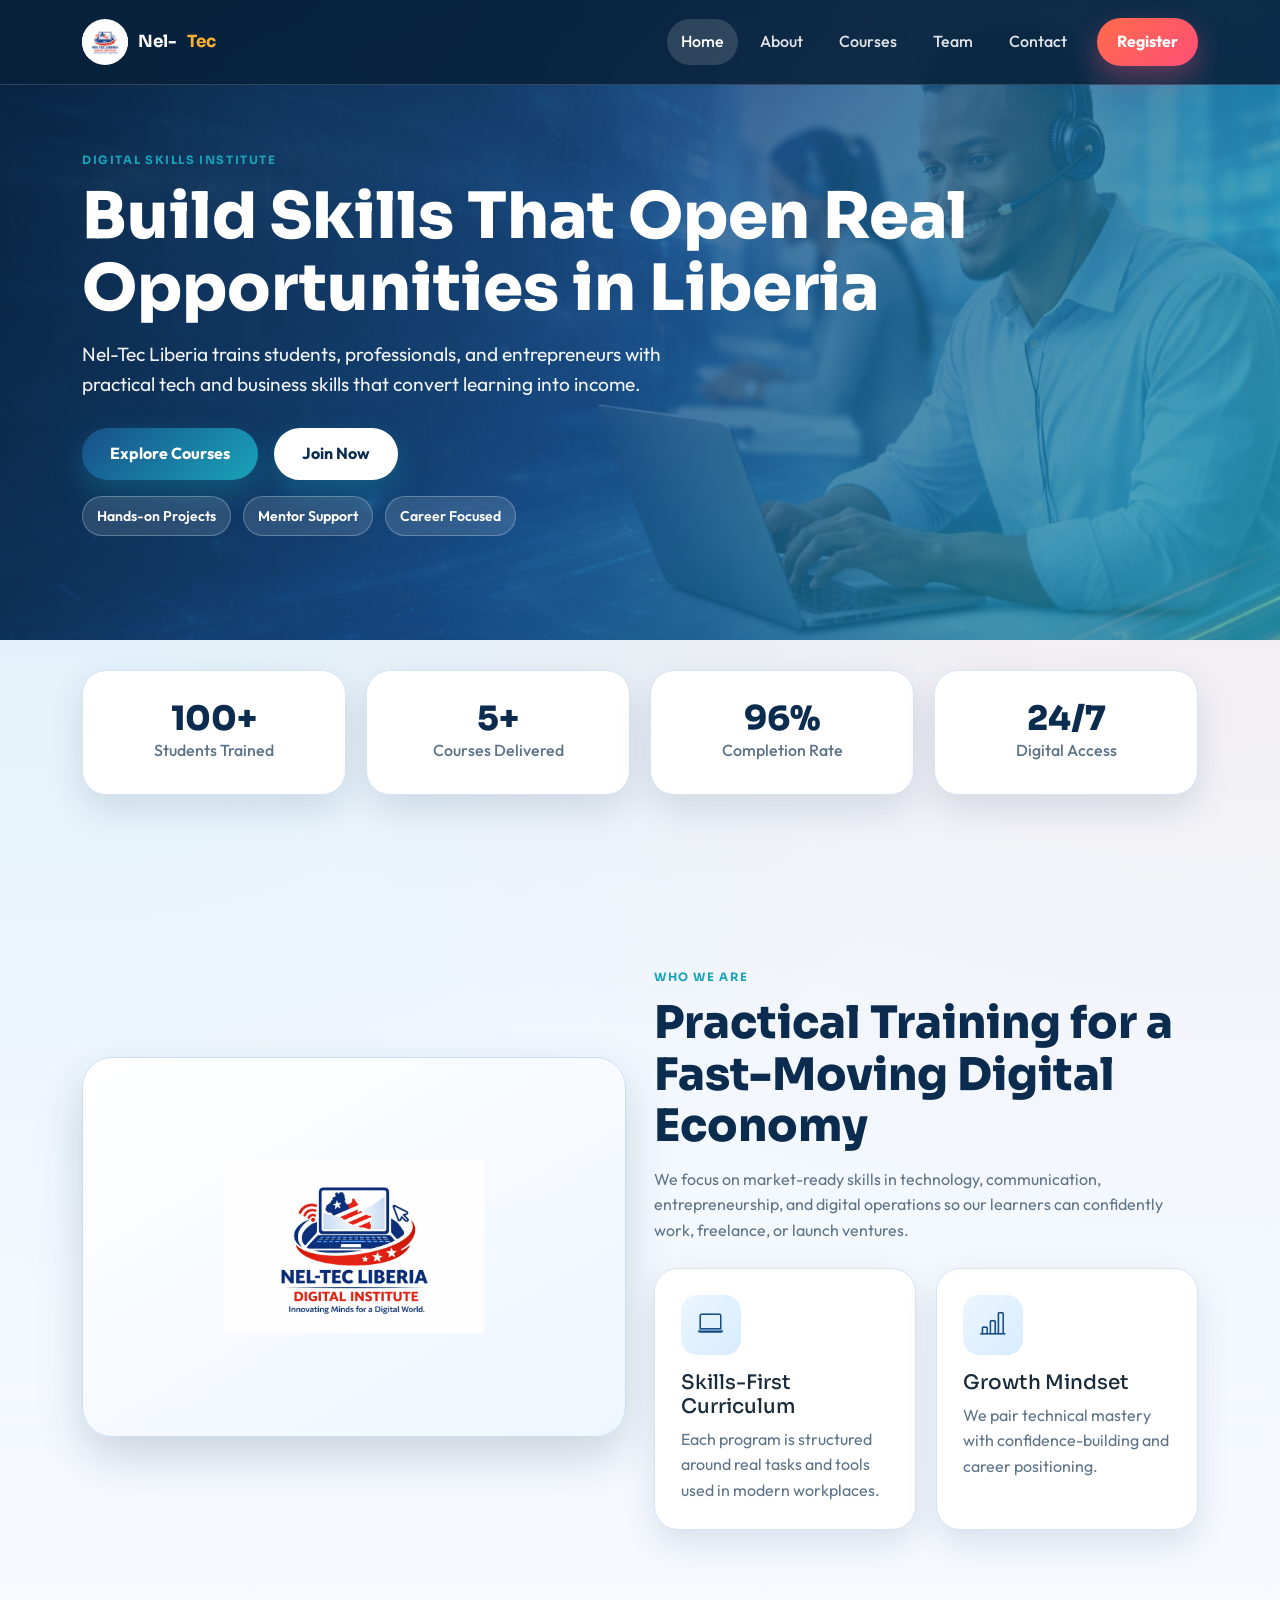
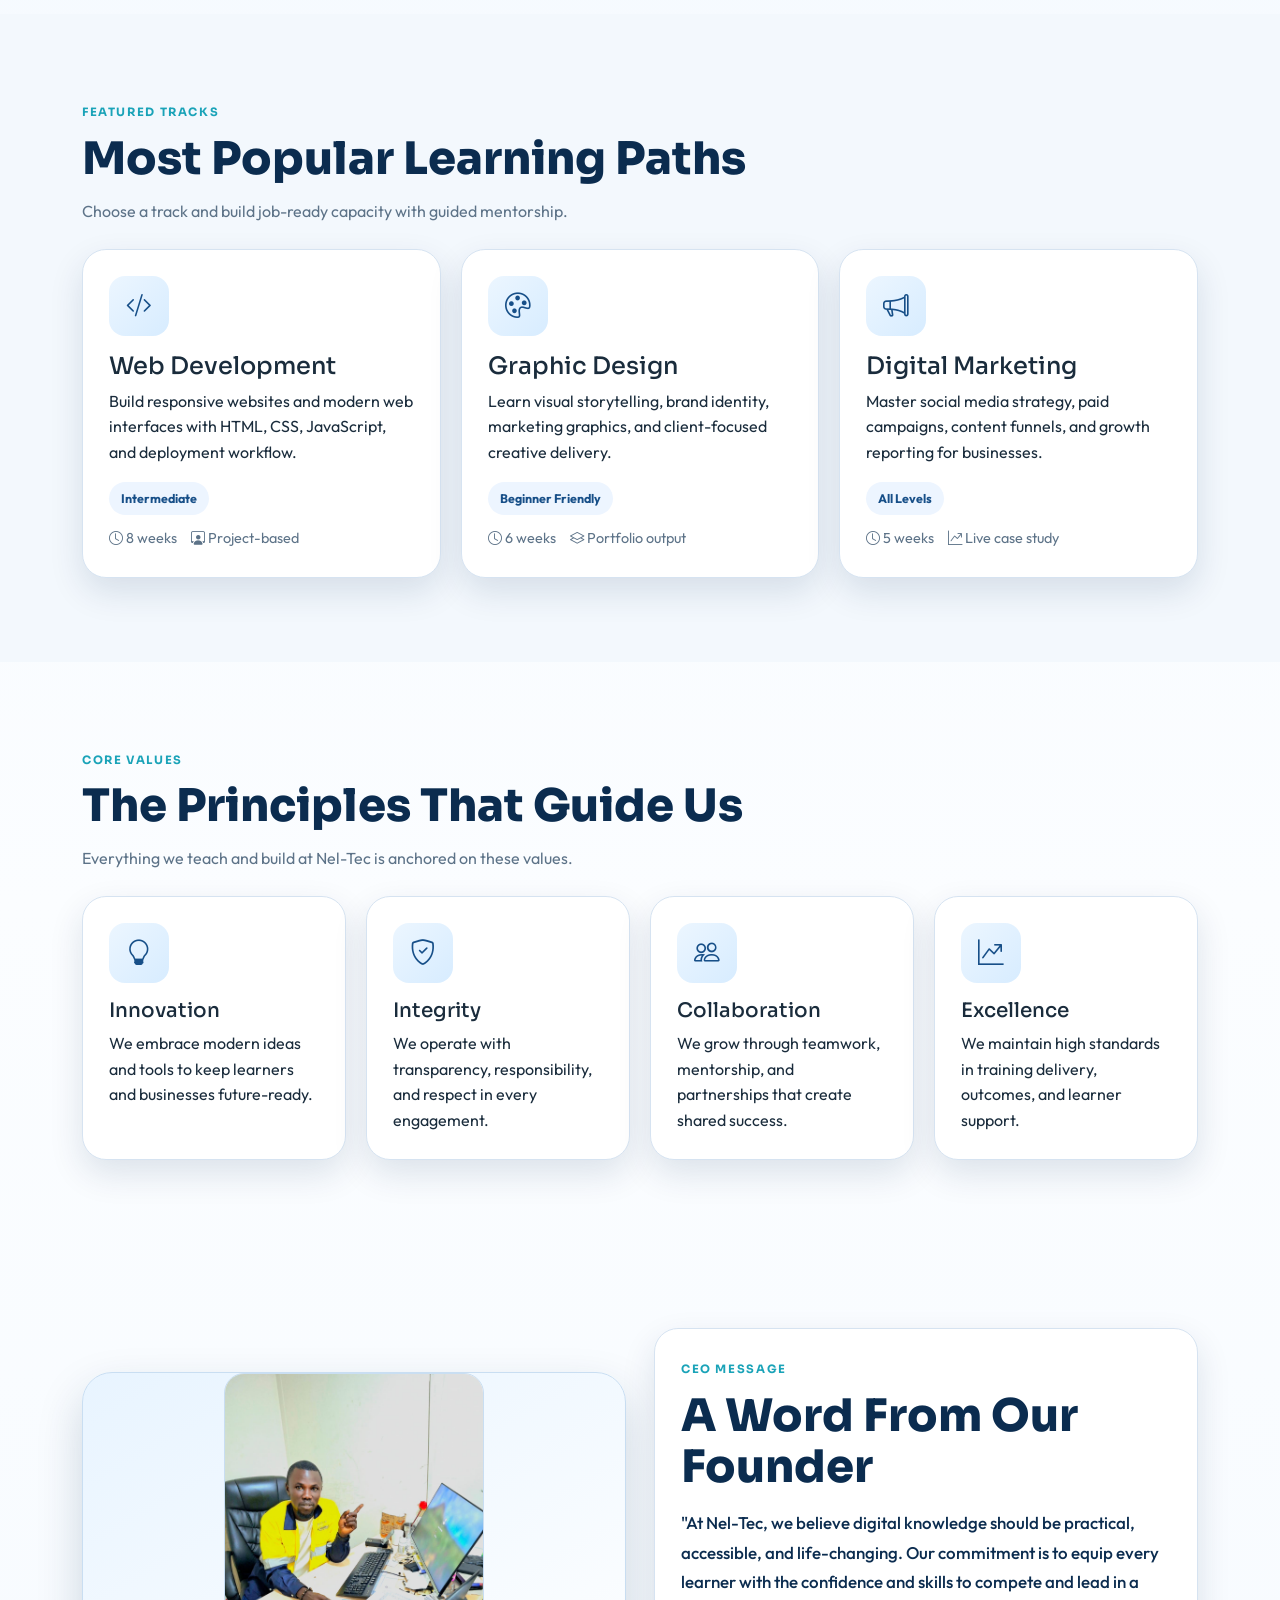
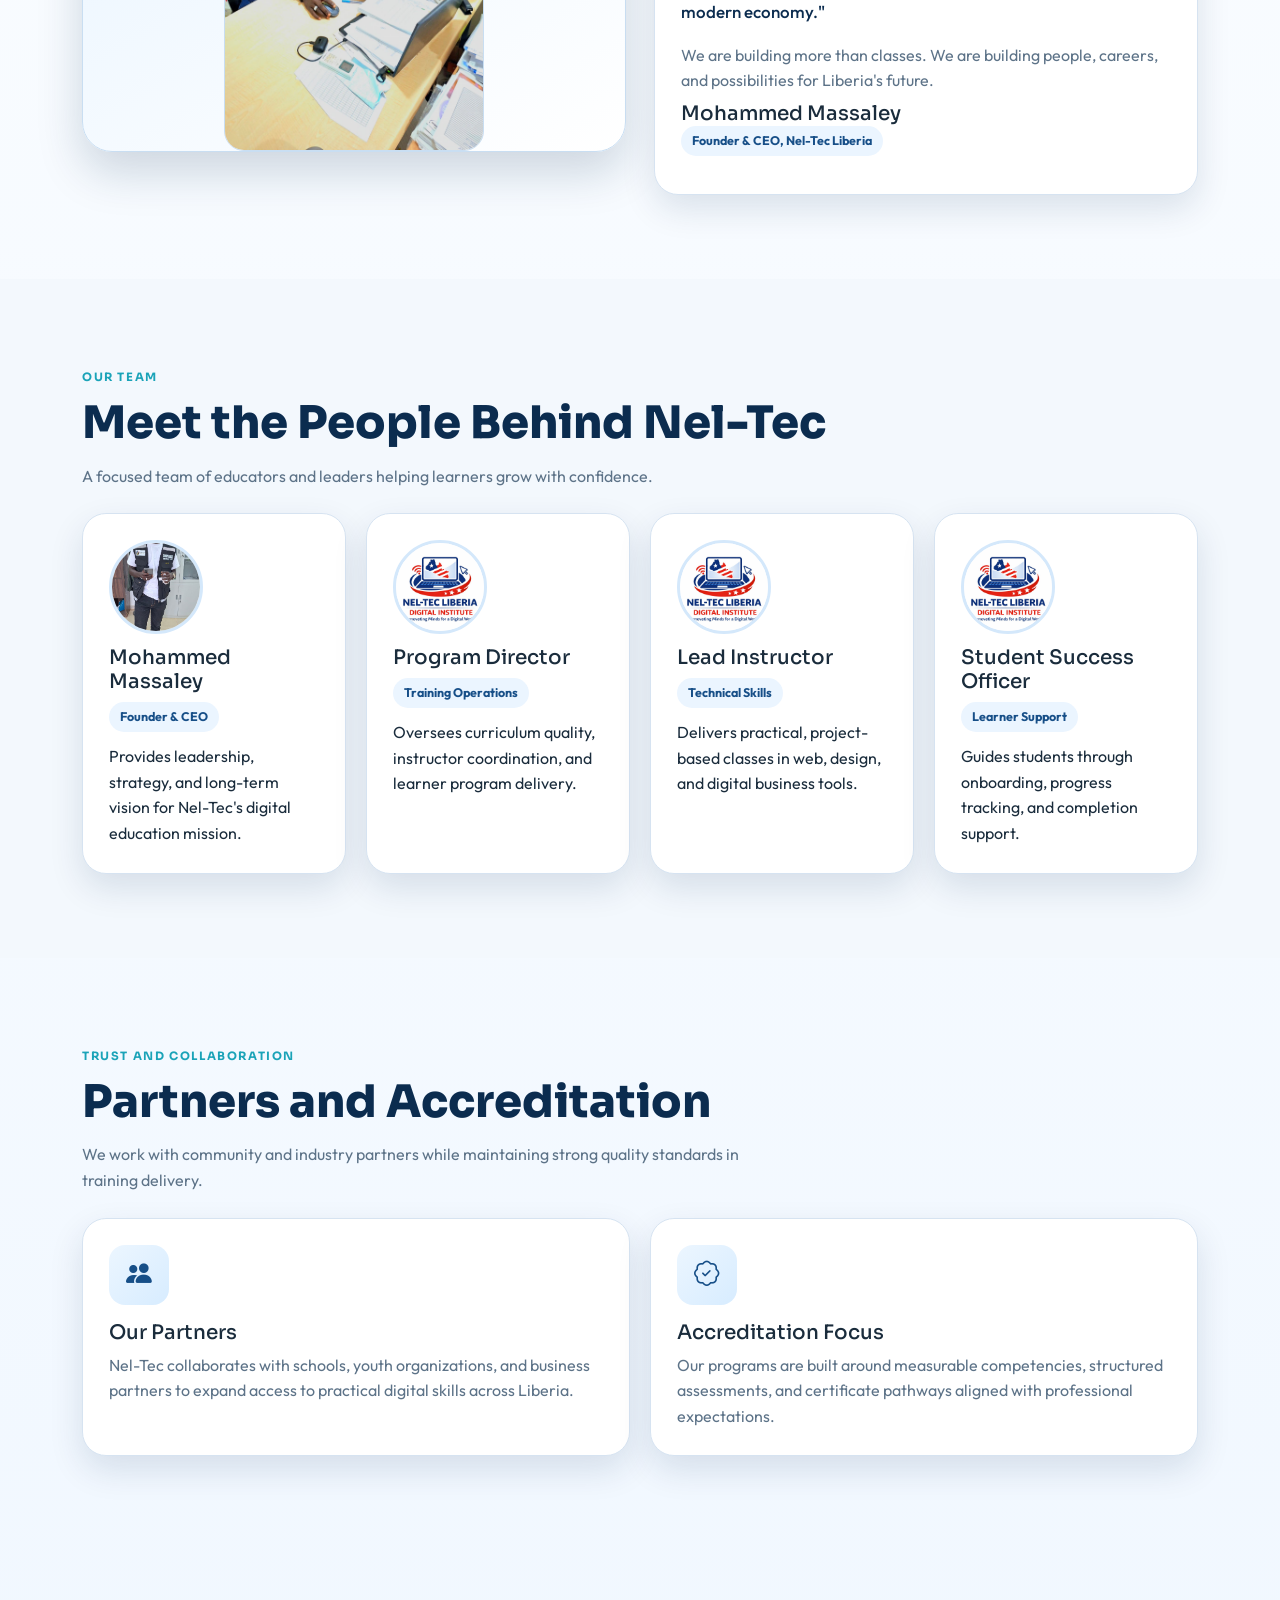
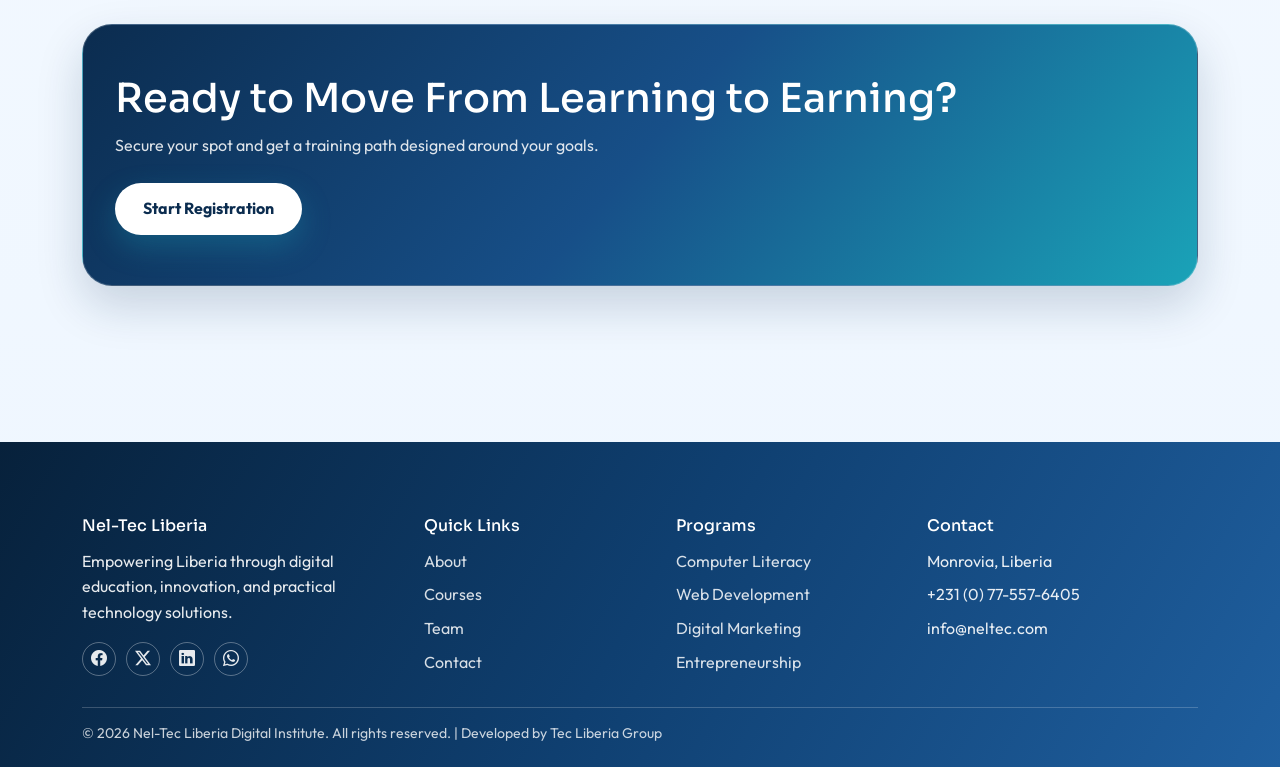
==== commit 0a85c90a: "jjj" ====
--- a/index.html
+++ b/index.html
@@ -4,6 +4,7 @@
     <meta charset="UTF-8">
     <meta name="viewport" content="width=device-width, initial-scale=1.0">
     <title>Nel-Tec Liberia Digital Institute</title>
+    <link rel="icon" type="image/png" href="img/logo.png">
     <link href="https://cdn.jsdelivr.net/npm/bootstrap@5.3.0/dist/css/bootstrap.min.css" rel="stylesheet">
     <link rel="stylesheet" href="https://cdn.jsdelivr.net/npm/bootstrap-icons@1.11.1/font/bootstrap-icons.css">
     <link rel="stylesheet" href="css/style.css">
@@ -228,6 +229,27 @@
 
         <section>
             <div class="container">
+                <span class="section-kicker">Trust and Collaboration</span>
+                <h2 class="section-title">Partners and Accreditation</h2>
+                <p class="section-lead mb-4">We work with community and industry partners while maintaining strong quality standards in training delivery.</p>
+
+                <div class="cards-2">
+                    <article class="info-card reveal">
+                        <div class="icon-bubble"><i class="bi bi-people-fill"></i></div>
+                        <h5>Our Partners</h5>
+                        <p class="mb-0 text-muted">Nel-Tec collaborates with schools, youth organizations, and business partners to expand access to practical digital skills across Liberia.</p>
+                    </article>
+                    <article class="info-card reveal d2">
+                        <div class="icon-bubble"><i class="bi bi-patch-check"></i></div>
+                        <h5>Accreditation Focus</h5>
+                        <p class="mb-0 text-muted">Our programs are built around measurable competencies, structured assessments, and certificate pathways aligned with professional expectations.</p>
+                    </article>
+                </div>
+            </div>
+        </section>
+
+        <section>
+            <div class="container">
                 <div class="cta-band reveal">
                     <h2>Ready to Move From Learning to Earning?</h2>
                     <p>Secure your spot and get a training path designed around your goals.</p>
@@ -272,12 +294,12 @@
                     <h4>Contact</h4>
                     <ul class="footer-links">
                         <li>Monrovia, Liberia</li>
-                        <li>+231 (0) 880-369-397</li>
+                        <li>+231 (0) 77-557-6405</li>
                         <li>info@neltec.com</li>
                     </ul>
                 </div>
             </div>
-            <div class="footer-bottom">&copy; 2026 Nel-Tec Liberia Digital Institute. All rights reserved.</div>
+            <div class="footer-bottom">&copy; 2026 Nel-Tec Liberia Digital Institute. All rights reserved. | Developed by <a href="https://tecliberiagroup.com" target="_blank" rel="noopener">Tec Liberia Group</a></div>
         </div>
     </footer>
 
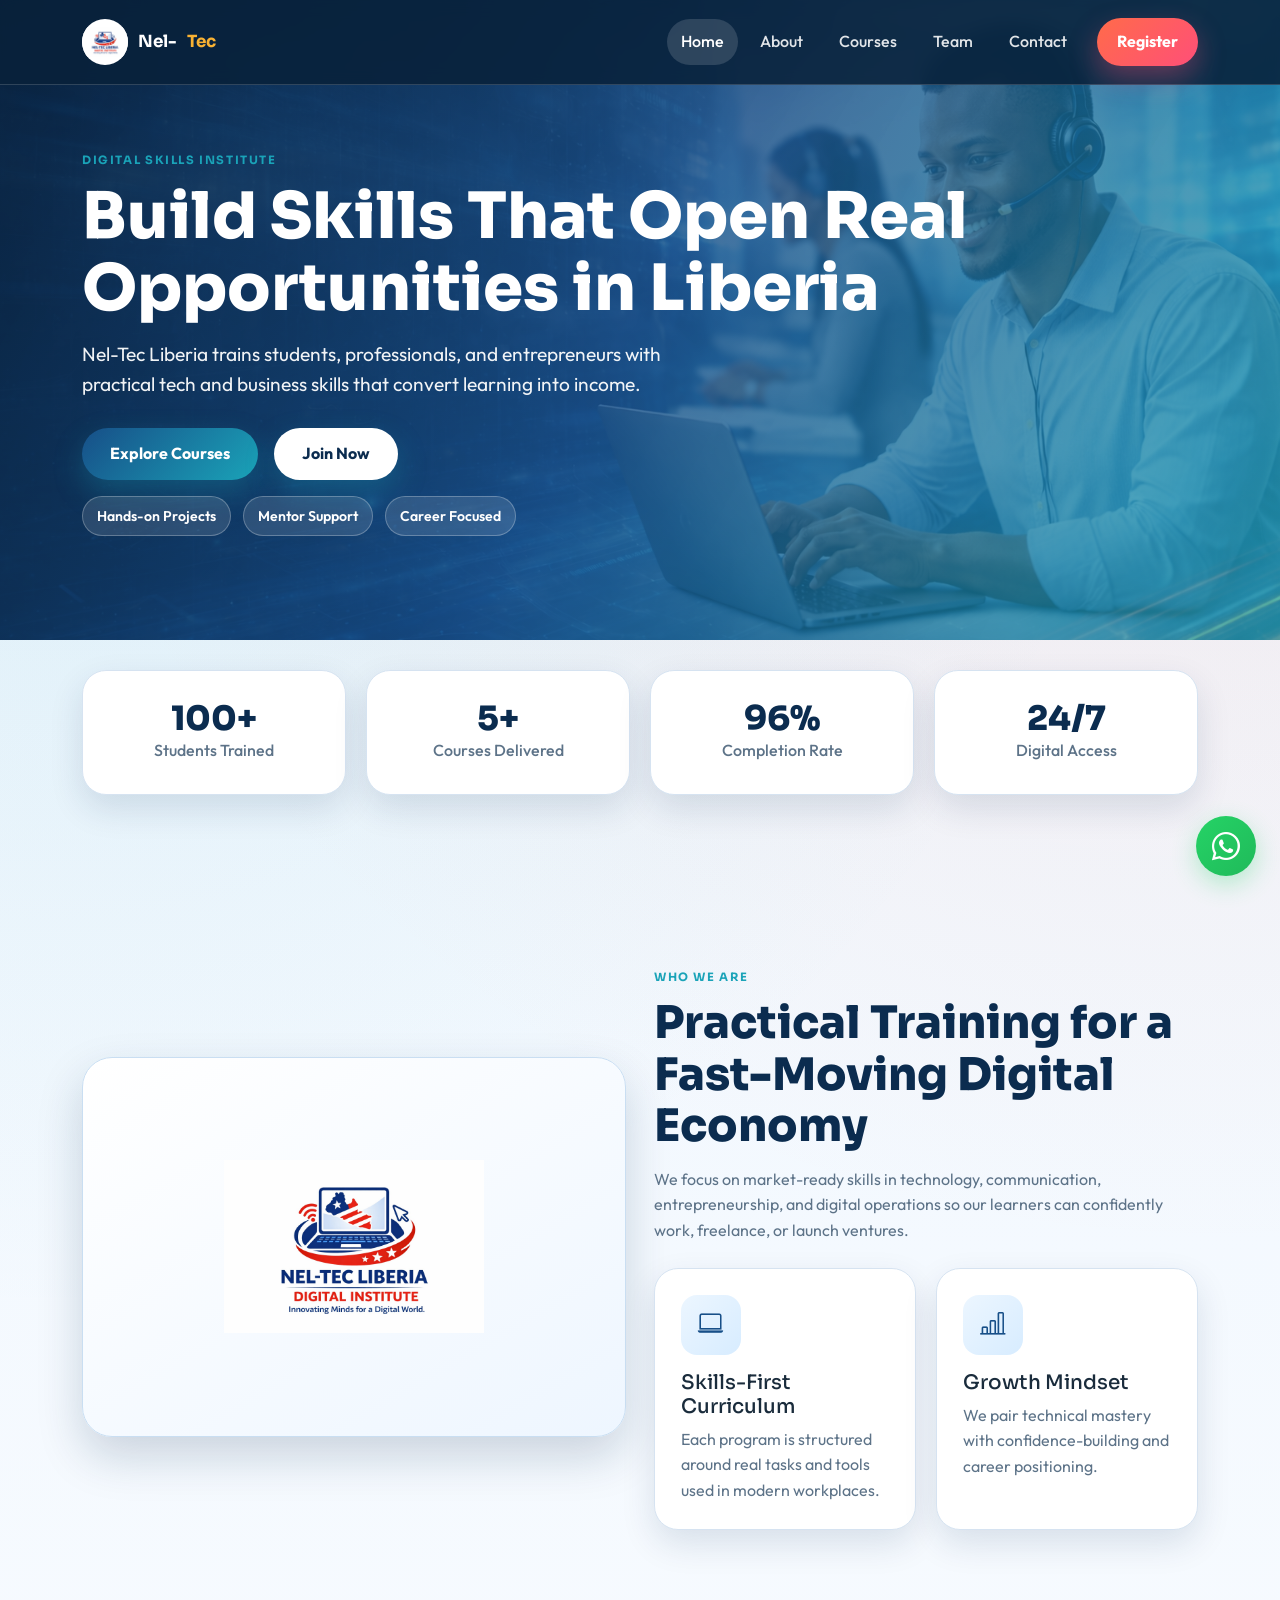
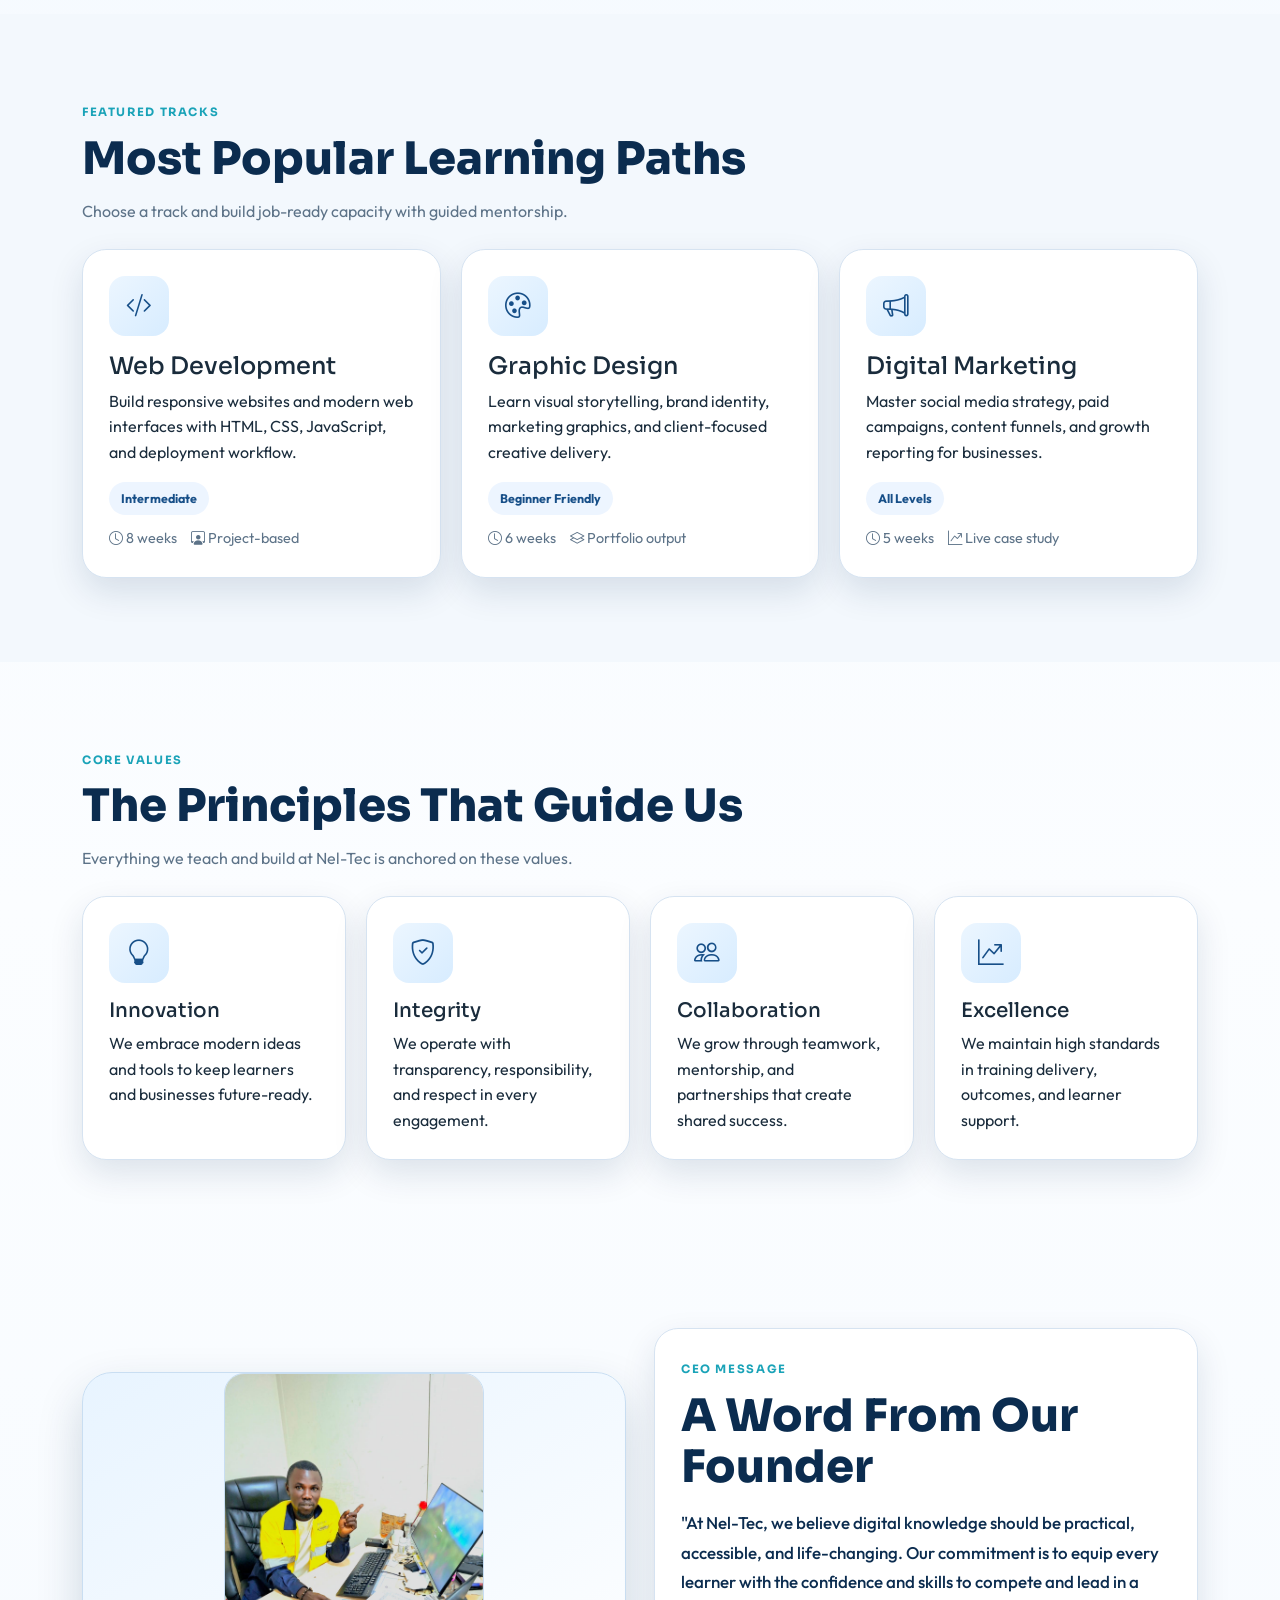
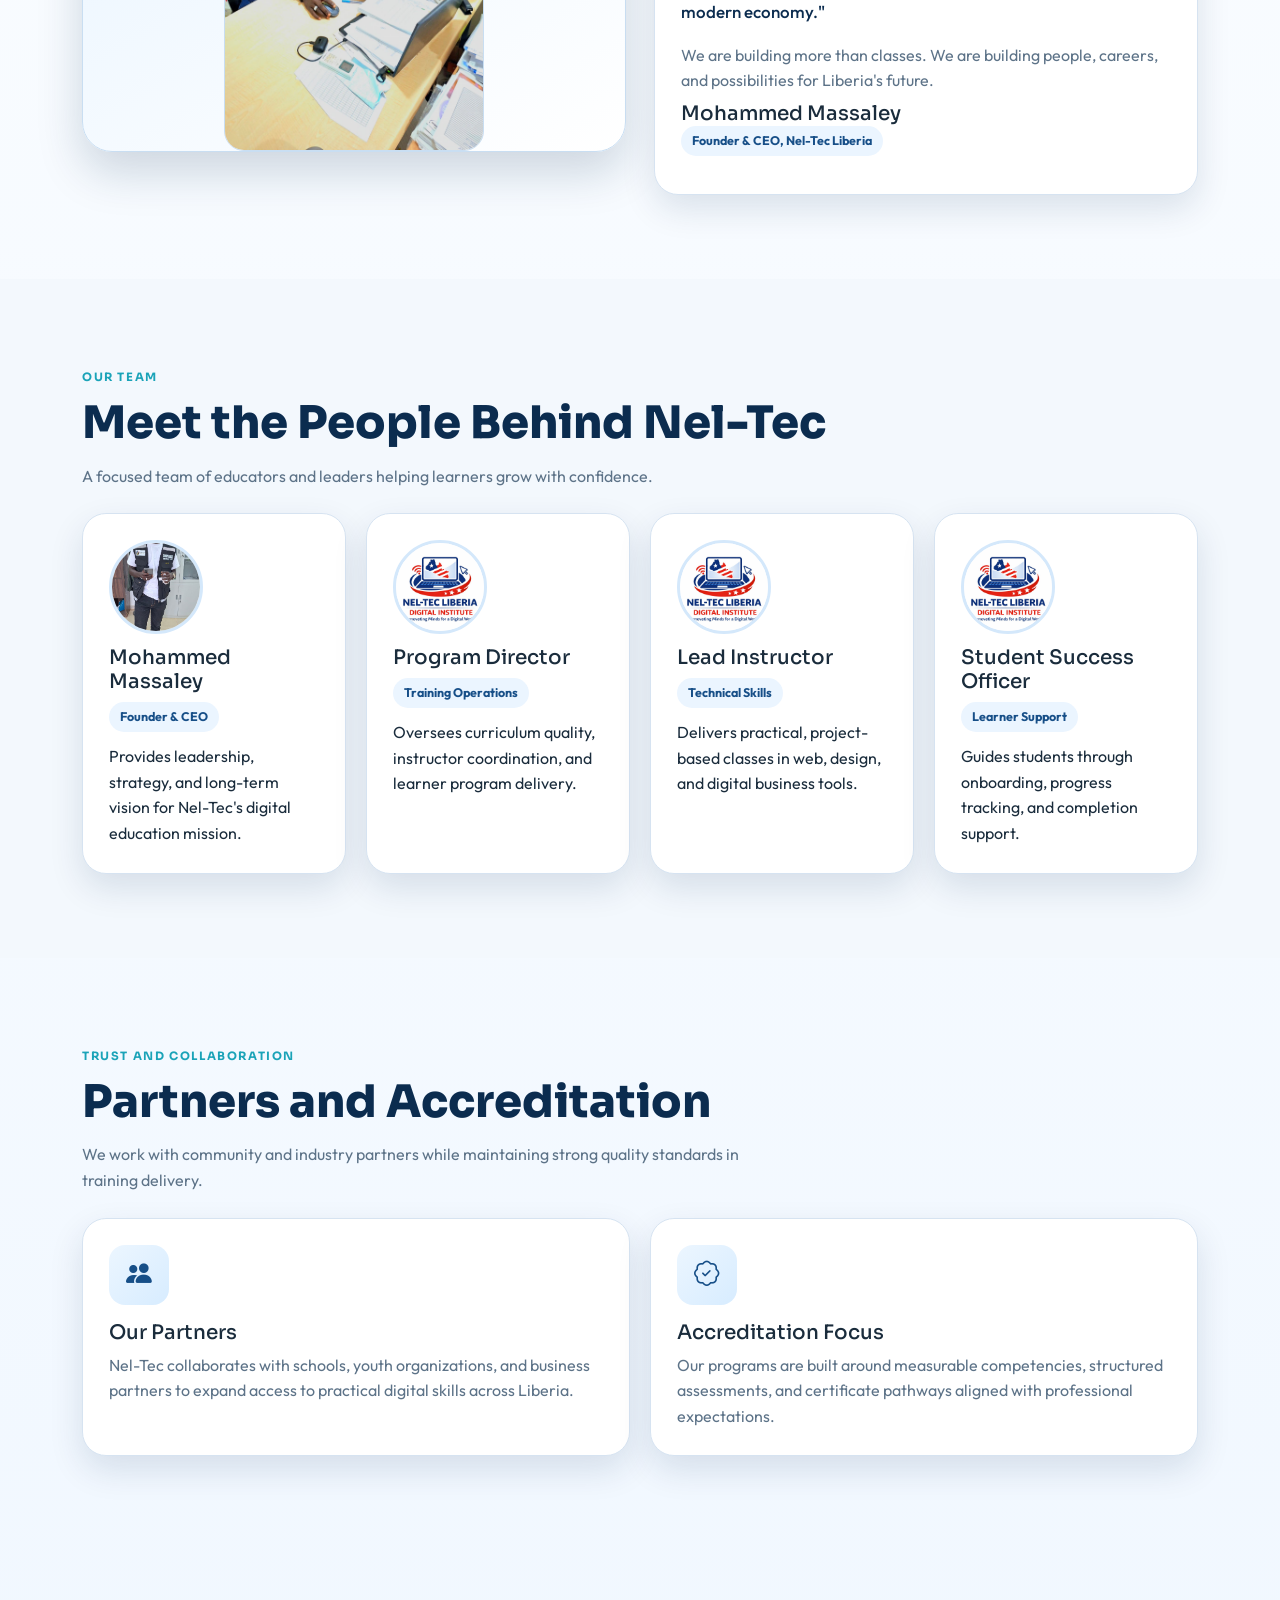
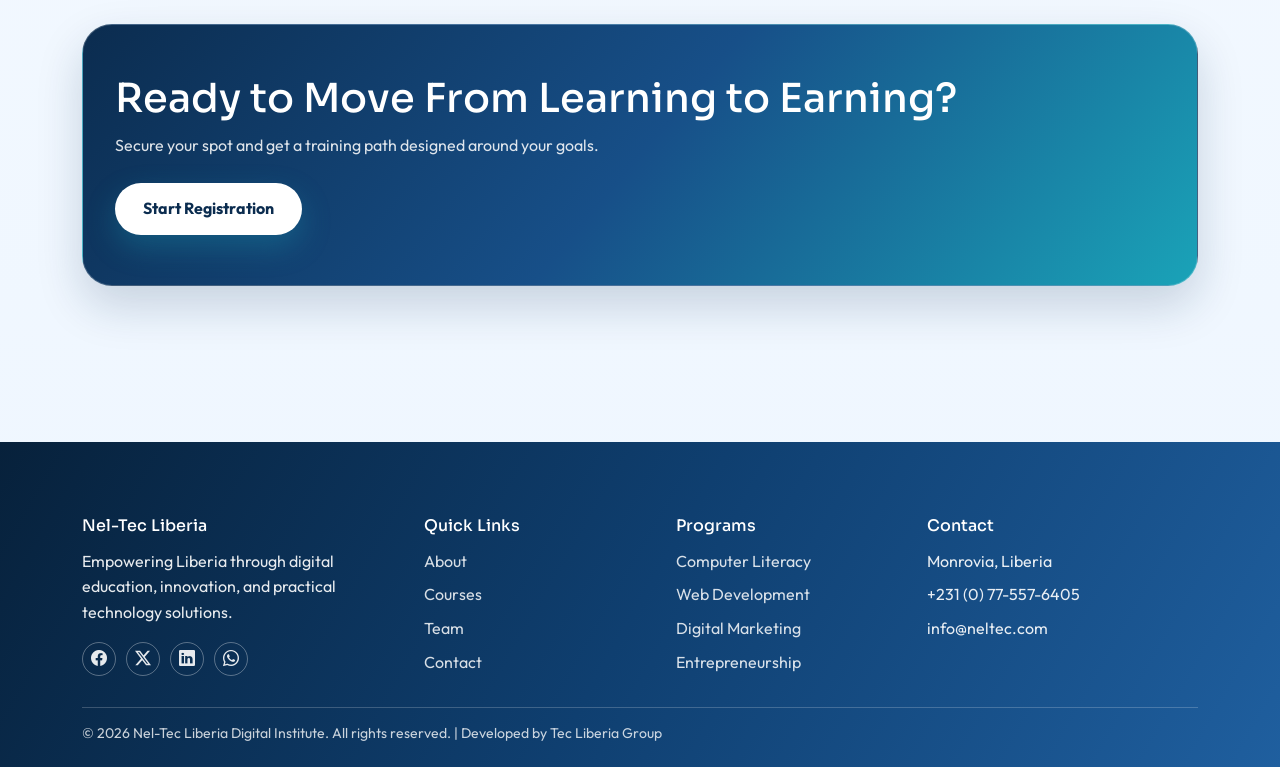
==== commit ebcba627: "dddd" ====
--- a/index.html
+++ b/index.html
@@ -304,5 +304,9 @@
     </footer>
 
     <script src="https://cdn.jsdelivr.net/npm/bootstrap@5.3.0/dist/js/bootstrap.bundle.min.js"></script>
+    
+    <a href="https://wa.me/231775576405?text=Hello%20Nel-Tec" target="_blank" rel="noopener" class="whatsapp-float" title="Chat on WhatsApp">
+        <i class="bi bi-whatsapp"></i>
+    </a>
 </body>
 </html>
--- a/css/style.css
+++ b/css/style.css
@@ -736,3 +736,48 @@
         padding-top: 56px;
     }
 }
+
+/* Floating WhatsApp Button */
+.whatsapp-float {
+    position: fixed;
+    bottom: 24px;
+    right: 24px;
+    width: 60px;
+    height: 60px;
+    background: linear-gradient(135deg, #25d366, #20ba5a);
+    border-radius: 50%;
+    display: flex;
+    align-items: center;
+    justify-content: center;
+    z-index: 1000;
+    box-shadow: 0 8px 24px rgba(37, 211, 102, 0.3);
+    transition: all 0.3s ease;
+    text-decoration: none;
+    border: none;
+}
+
+.whatsapp-float:hover {
+    transform: scale(1.1);
+    box-shadow: 0 12px 32px rgba(37, 211, 102, 0.4);
+}
+
+.whatsapp-float i {
+    color: white;
+    font-size: 28px;
+    display: flex;
+    align-items: center;
+    justify-content: center;
+}
+
+@media (max-width: 768px) {
+    .whatsapp-float {
+        width: 55px;
+        height: 55px;
+        bottom: 20px;
+        right: 20px;
+    }
+
+    .whatsapp-float i {
+        font-size: 24px;
+    }
+}
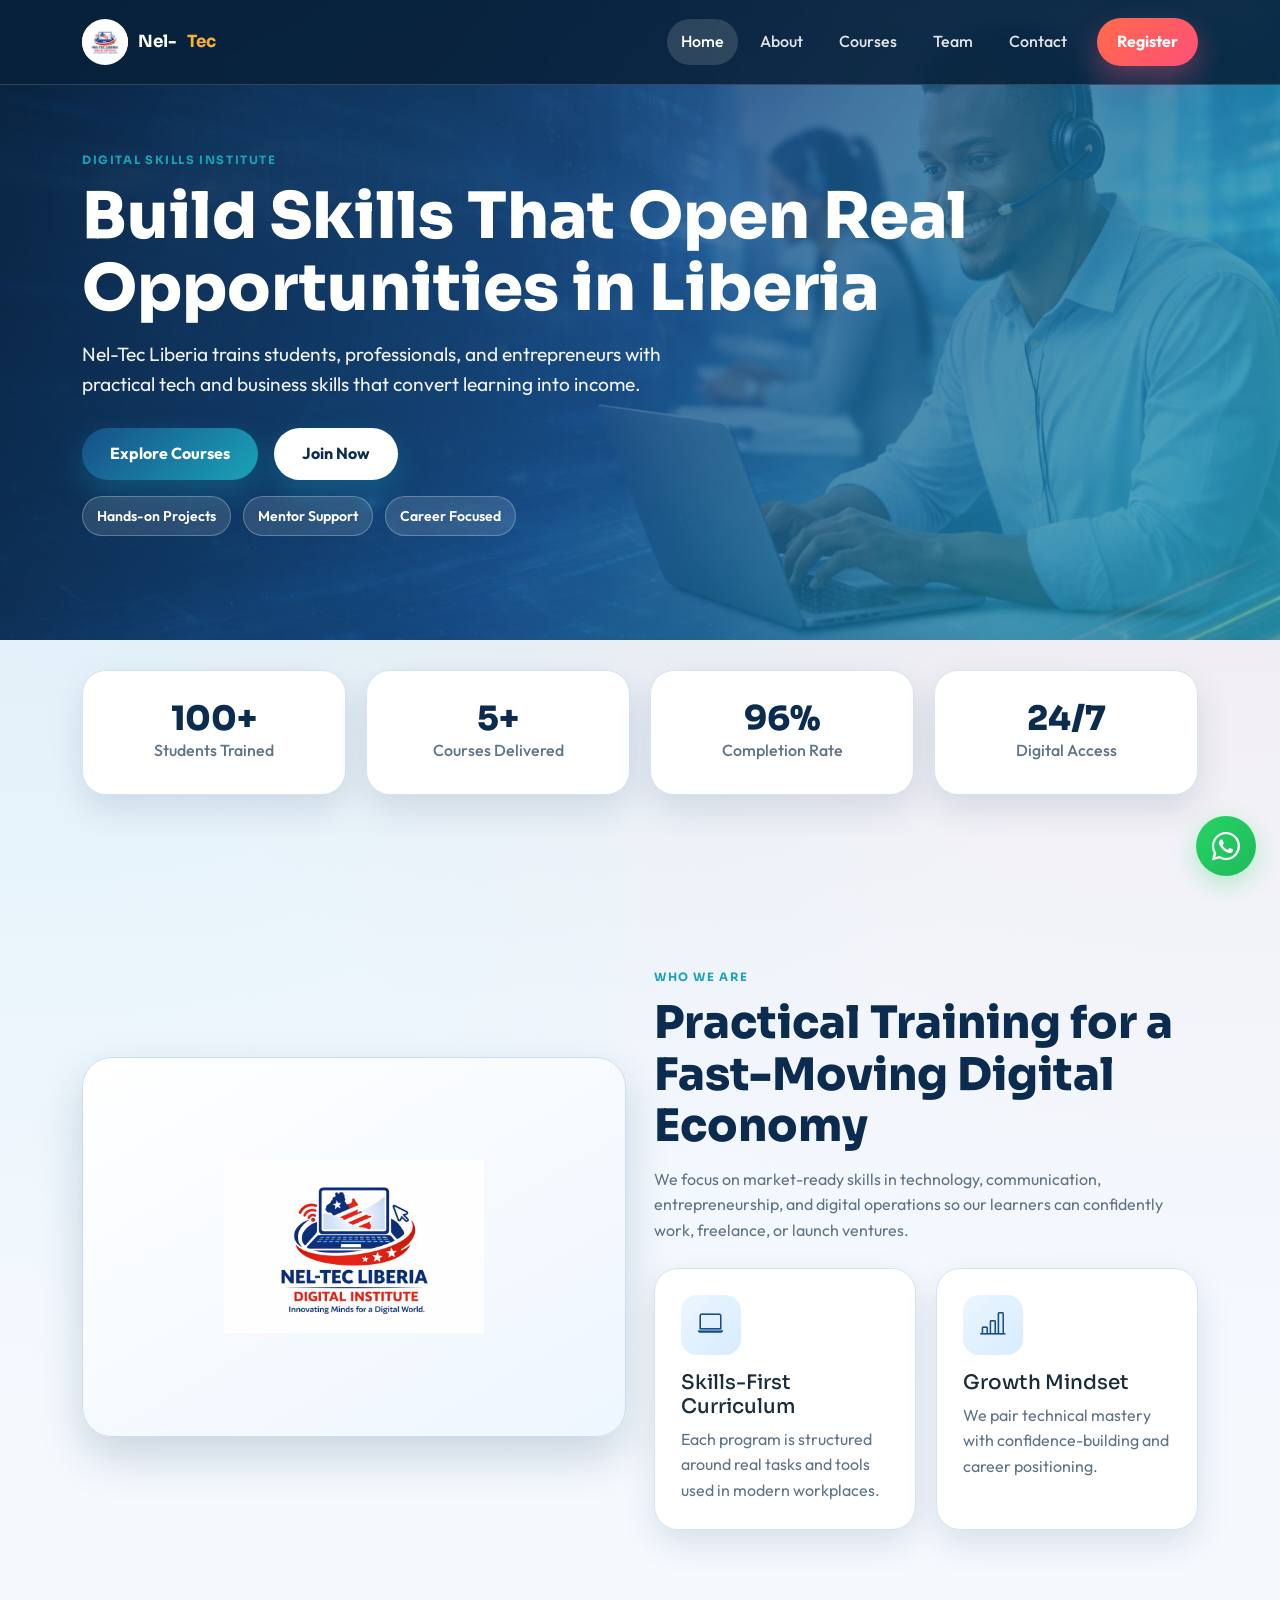
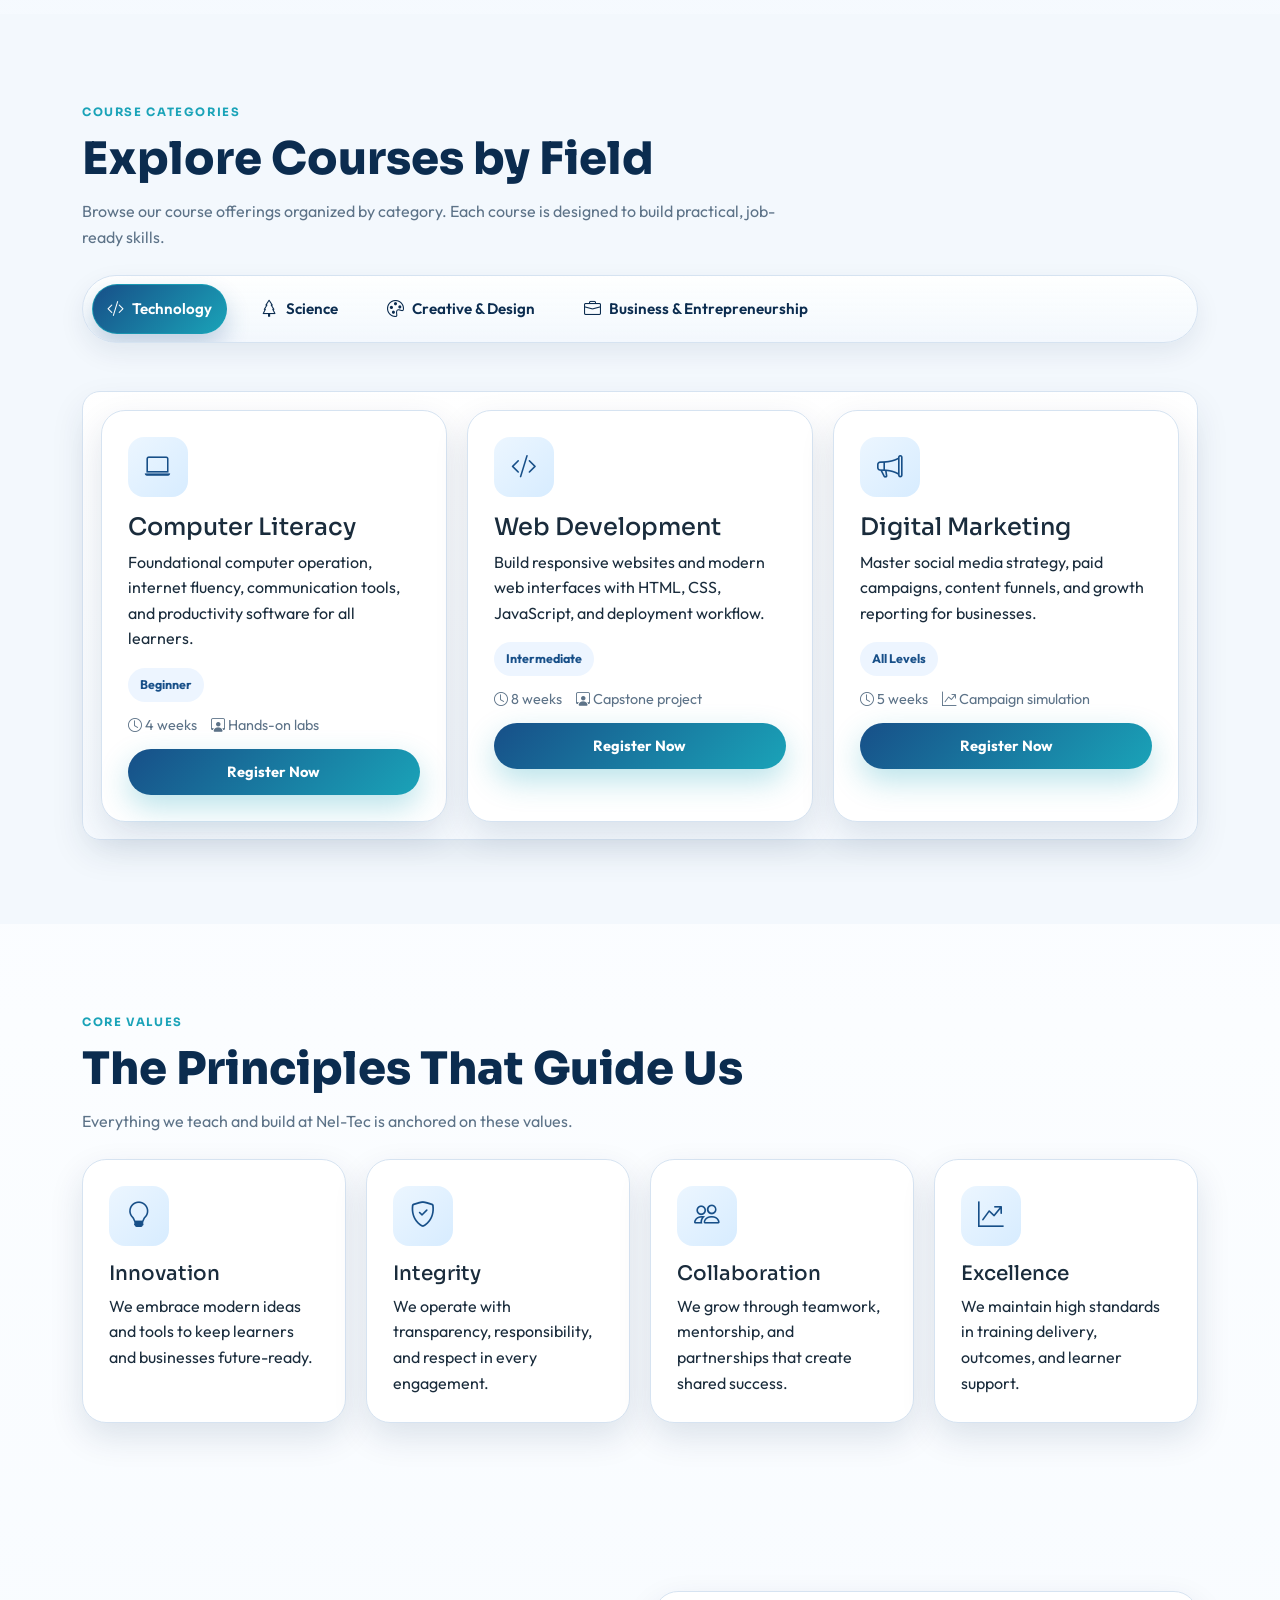
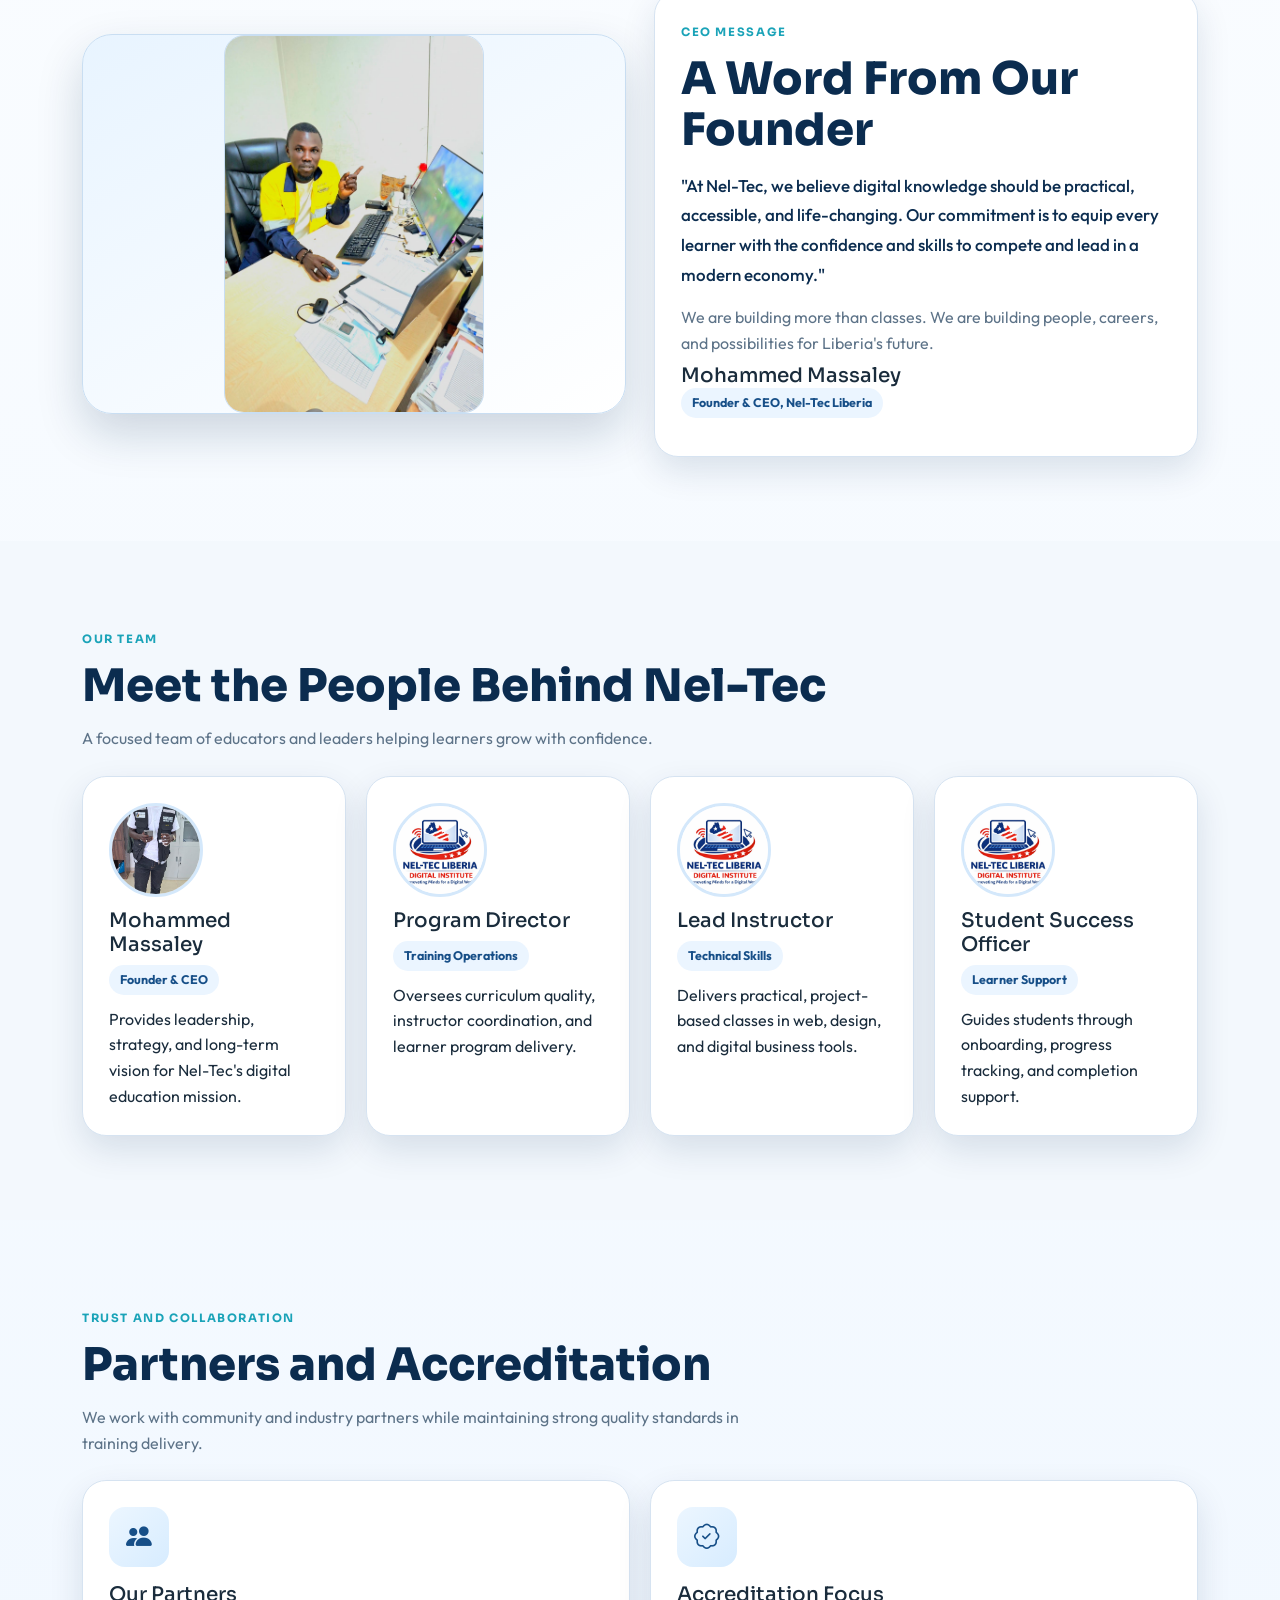
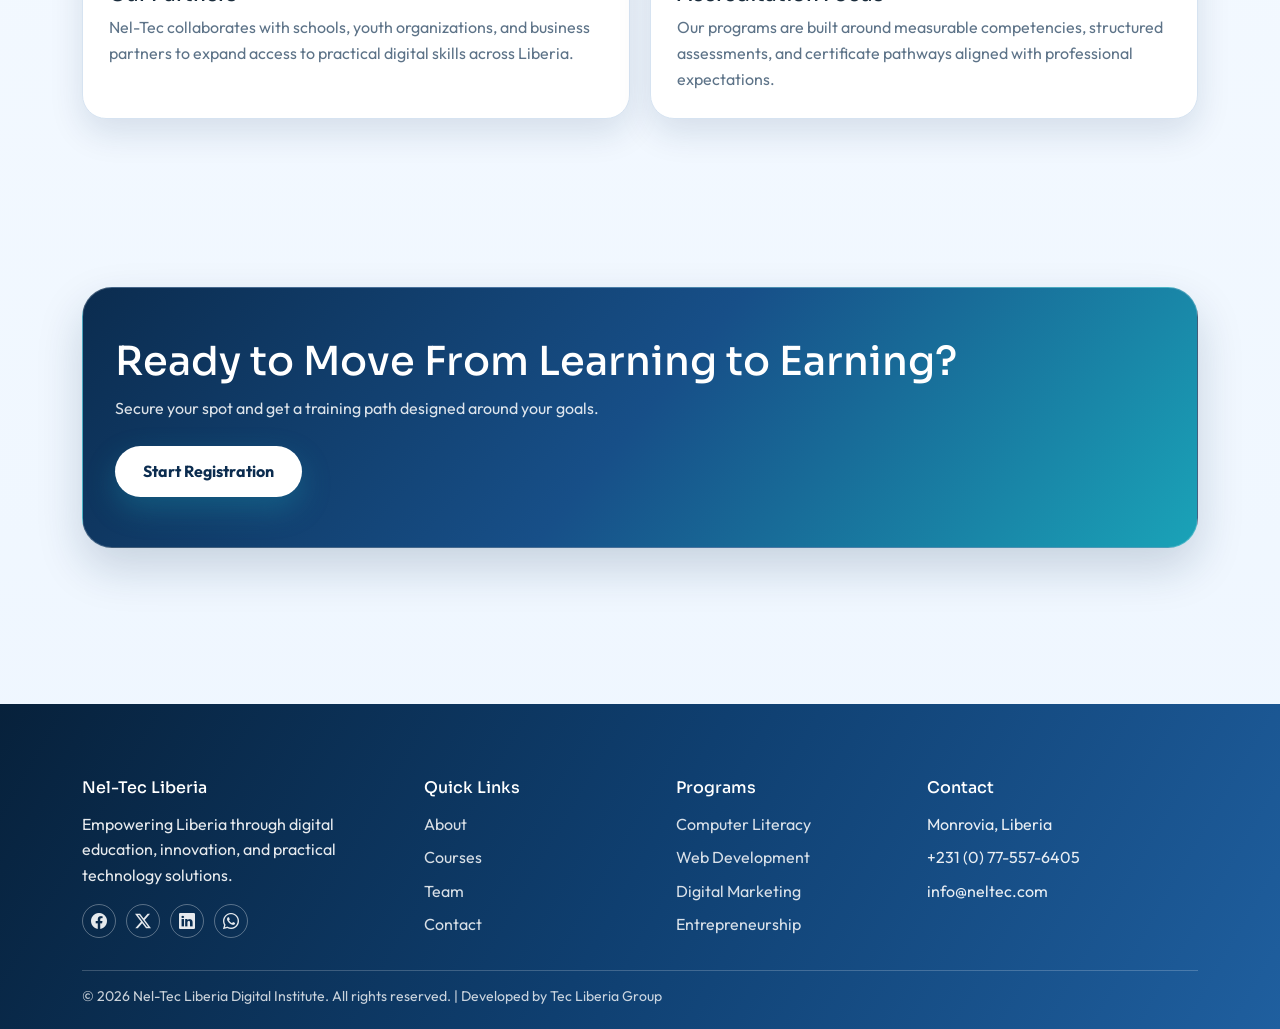
==== commit 0fc6dff8: "nnnw" ====
--- a/index.html
+++ b/index.html
@@ -104,41 +104,136 @@
 
         <section class="bg-soft">
             <div class="container">
-                <span class="section-kicker">Featured Tracks</span>
-                <h2 class="section-title">Most Popular Learning Paths</h2>
-                <p class="section-lead mb-4">Choose a track and build job-ready capacity with guided mentorship.</p>
-
-                <div class="cards-3">
-                    <article class="course-card reveal">
-                        <div class="icon-bubble"><i class="bi bi-code-slash"></i></div>
-                        <h4>Web Development</h4>
-                        <p>Build responsive websites and modern web interfaces with HTML, CSS, JavaScript, and deployment workflow.</p>
-                        <span class="badge-level">Intermediate</span>
-                        <div class="course-meta">
-                            <span><i class="bi bi-clock"></i> 8 weeks</span>
-                            <span><i class="bi bi-person-workspace"></i> Project-based</span>
+                <span class="section-kicker">Course Categories</span>
+                <h2 class="section-title">Explore Courses by Field</h2>
+                <p class="section-lead mb-4">Browse our course offerings organized by category. Each course is designed to build practical, job-ready skills.</p>
+
+                <!-- Course Category Tabs -->
+                <ul class="nav nav-tabs course-tabs mb-5" id="courseTabs" role="tablist">
+                    <li class="nav-item" role="presentation">
+                        <button class="nav-link active" id="tech-tab" data-bs-toggle="tab" data-bs-target="#tech-content" type="button" role="tab" aria-controls="tech-content" aria-selected="true">
+                            <i class="bi bi-code-slash me-2"></i>Technology
+                        </button>
+                    </li>
+                    <li class="nav-item" role="presentation">
+                        <button class="nav-link" id="science-tab" data-bs-toggle="tab" data-bs-target="#science-content" type="button" role="tab" aria-controls="science-content" aria-selected="false">
+                            <i class="bi bi-tree me-2"></i>Science
+                        </button>
+                    </li>
+                    <li class="nav-item" role="presentation">
+                        <button class="nav-link" id="creative-tab" data-bs-toggle="tab" data-bs-target="#creative-content" type="button" role="tab" aria-controls="creative-content" aria-selected="false">
+                            <i class="bi bi-palette me-2"></i>Creative & Design
+                        </button>
+                    </li>
+                    <li class="nav-item" role="presentation">
+                        <button class="nav-link" id="business-tab" data-bs-toggle="tab" data-bs-target="#business-content" type="button" role="tab" aria-controls="business-content" aria-selected="false">
+                            <i class="bi bi-briefcase me-2"></i>Business & Entrepreneurship
+                        </button>
+                    </li>
+                </ul>
+
+                <!-- Tab Content -->
+                <div class="tab-content" id="courseTabContent">
+                    <!-- Technology Tab -->
+                    <div class="tab-pane fade show active" id="tech-content" role="tabpanel" aria-labelledby="tech-tab">
+                        <div class="cards-3">
+                            <article class="course-card reveal">
+                                <div class="icon-bubble"><i class="bi bi-laptop"></i></div>
+                                <h4>Computer Literacy</h4>
+                                <p>Foundational computer operation, internet fluency, communication tools, and productivity software for all learners.</p>
+                                <span class="badge-level">Beginner</span>
+                                <div class="course-meta">
+                                    <span><i class="bi bi-clock"></i> 4 weeks</span>
+                                    <span><i class="bi bi-person-workspace"></i> Hands-on labs</span>
+                                </div>
+                                <a class="btn-brand btn-card" href="register.html">Register Now</a>
+                            </article>
+                            <article class="course-card reveal d2">
+                                <div class="icon-bubble"><i class="bi bi-code-slash"></i></div>
+                                <h4>Web Development</h4>
+                                <p>Build responsive websites and modern web interfaces with HTML, CSS, JavaScript, and deployment workflow.</p>
+                                <span class="badge-level">Intermediate</span>
+                                <div class="course-meta">
+                                    <span><i class="bi bi-clock"></i> 8 weeks</span>
+                                    <span><i class="bi bi-person-workspace"></i> Capstone project</span>
+                                </div>
+                                <a class="btn-brand btn-card" href="register.html">Register Now</a>
+                            </article>
+                            <article class="course-card reveal d3">
+                                <div class="icon-bubble"><i class="bi bi-megaphone"></i></div>
+                                <h4>Digital Marketing</h4>
+                                <p>Master social media strategy, paid campaigns, content funnels, and growth reporting for businesses.</p>
+                                <span class="badge-level">All Levels</span>
+                                <div class="course-meta">
+                                    <span><i class="bi bi-clock"></i> 5 weeks</span>
+                                    <span><i class="bi bi-graph-up-arrow"></i> Campaign simulation</span>
+                                </div>
+                                <a class="btn-brand btn-card" href="register.html">Register Now</a>
+                            </article>
                         </div>
-                    </article>
-                    <article class="course-card reveal d2">
-                        <div class="icon-bubble"><i class="bi bi-palette"></i></div>
-                        <h4>Graphic Design</h4>
-                        <p>Learn visual storytelling, brand identity, marketing graphics, and client-focused creative delivery.</p>
-                        <span class="badge-level">Beginner Friendly</span>
-                        <div class="course-meta">
-                            <span><i class="bi bi-clock"></i> 6 weeks</span>
-                            <span><i class="bi bi-layers"></i> Portfolio output</span>
+                    </div>
+
+                    <!-- Science Tab -->
+                    <div class="tab-pane fade" id="science-content" role="tabpanel" aria-labelledby="science-tab">
+                        <div class="cards-3">
+                            <article class="course-card reveal">
+                                <div class="icon-bubble"><i class="bi bi-tree"></i></div>
+                                <h4>Environmental Science</h4>
+                                <p>Learn environmental sustainability, climate awareness, and practical solutions for communities and businesses.</p>
+                                <span class="badge-level">Beginner to Intermediate</span>
+                                <div class="course-meta">
+                                    <span><i class="bi bi-clock"></i> 6 weeks</span>
+                                    <span><i class="bi bi-layers"></i> Field and case studies</span>
+                                </div>
+                                <a class="btn-brand btn-card" href="register.html">Register Now</a>
+                            </article>
                         </div>
-                    </article>
-                    <article class="course-card reveal d3">
-                        <div class="icon-bubble"><i class="bi bi-megaphone"></i></div>
-                        <h4>Digital Marketing</h4>
-                        <p>Master social media strategy, paid campaigns, content funnels, and growth reporting for businesses.</p>
-                        <span class="badge-level">All Levels</span>
-                        <div class="course-meta">
-                            <span><i class="bi bi-clock"></i> 5 weeks</span>
-                            <span><i class="bi bi-graph-up-arrow"></i> Live case study</span>
+                    </div>
+
+                    <!-- Creative & Design Tab -->
+                    <div class="tab-pane fade" id="creative-content" role="tabpanel" aria-labelledby="creative-tab">
+                        <div class="cards-3">
+                            <article class="course-card reveal">
+                                <div class="icon-bubble"><i class="bi bi-palette"></i></div>
+                                <h4>Graphic Design</h4>
+                                <p>Learn visual storytelling, brand identity, marketing graphics, and client-focused creative delivery.</p>
+                                <span class="badge-level">Beginner to Intermediate</span>
+                                <div class="course-meta">
+                                    <span><i class="bi bi-clock"></i> 6 weeks</span>
+                                    <span><i class="bi bi-layers"></i> Portfolio projects</span>
+                                </div>
+                                <a class="btn-brand btn-card" href="register.html">Register Now</a>
+                            </article>
                         </div>
-                    </article>
+                    </div>
+
+                    <!-- Business & Entrepreneurship Tab -->
+                    <div class="tab-pane fade" id="business-content" role="tabpanel" aria-labelledby="business-tab">
+                        <div class="cards-3">
+                            <article class="course-card reveal">
+                                <div class="icon-bubble"><i class="bi bi-briefcase"></i></div>
+                                <h4>Entrepreneurship</h4>
+                                <p>Business model design, digital sales systems, and startup execution for local and online markets.</p>
+                                <span class="badge-level">Beginner</span>
+                                <div class="course-meta">
+                                    <span><i class="bi bi-clock"></i> 4 weeks</span>
+                                    <span><i class="bi bi-person-workspace"></i> Business sprint</span>
+                                </div>
+                                <a class="btn-brand btn-card" href="register.html">Register Now</a>
+                            </article>
+                            <article class="course-card reveal d2">
+                                <div class="icon-bubble"><i class="bi bi-globe"></i></div>
+                                <h4>Online Business</h4>
+                                <p>Create online income channels with practical strategies for products, services, and audience growth.</p>
+                                <span class="badge-level">Intermediate</span>
+                                <div class="course-meta">
+                                    <span><i class="bi bi-clock"></i> 5 weeks</span>
+                                    <span><i class="bi bi-graph-up-arrow"></i> Market validation</span>
+                                </div>
+                                <a class="btn-brand btn-card" href="register.html">Register Now</a>
+                            </article>
+                        </div>
+                    </div>
                 </div>
             </div>
         </section>
@@ -299,7 +394,7 @@
                     </ul>
                 </div>
             </div>
-            <div class="footer-bottom">&copy; 2026 Nel-Tec Liberia Digital Institute. All rights reserved. | Developed by <a href="https://tecliberiagroup.com" target="_blank" rel="noopener">Tec Liberia Group</a></div>
+            <div class="footer-bottom">&copy; 2026 Nel-Tec Liberia Digital Institute. All rights reserved. | Developed by <a href="https://tecliberia.com" target="_blank" rel="noopener">Tec Liberia Group</a></div>
         </div>
     </footer>
 
--- a/css/style.css
+++ b/css/style.css
@@ -737,6 +737,139 @@
     }
 }
 
+/* Course Tabs Styling */
+.course-tabs {
+    gap: 0.7rem;
+    justify-content: flex-start;
+    flex-wrap: nowrap;
+    display: flex !important;
+    list-style: none;
+    overflow-x: auto;
+    overflow-y: hidden;
+    -webkit-overflow-scrolling: touch;
+    scrollbar-width: thin;
+    scroll-snap-type: x mandatory;
+    border: 1px solid var(--line);
+    border-radius: 999px;
+    background: linear-gradient(180deg, rgba(255, 255, 255, 0.96) 0%, rgba(243, 248, 253, 0.92) 100%);
+    box-shadow: 0 10px 26px rgba(11, 44, 79, 0.08);
+    padding: 0.55rem;
+    margin-bottom: 1.2rem;
+}
+
+.course-tabs .nav-item {
+    margin: 0;
+    flex: 0 0 auto;
+    scroll-snap-align: start;
+}
+
+.course-tabs .nav-link {
+    border: 1px solid transparent;
+    color: var(--brand-ink) !important;
+    background-color: transparent;
+    font-weight: 600;
+    padding: 11px 16px;
+    transition: transform 0.22s ease, color 0.22s ease, background-color 0.22s ease, box-shadow 0.22s ease;
+    display: flex !important;
+    align-items: center;
+    border-radius: 999px;
+    margin-bottom: 0;
+    font-size: 0.95rem;
+    white-space: nowrap;
+    min-height: 44px;
+}
+
+.course-tabs .nav-link:hover {
+    color: var(--brand-blue) !important;
+    background-color: rgba(23, 79, 136, 0.08);
+    transform: translateY(-1px);
+}
+
+.course-tabs .nav-link.active {
+    color: white !important;
+    background: linear-gradient(135deg, var(--brand-blue) 0%, var(--brand-cyan) 100%);
+    border-color: rgba(26, 163, 184, 0.75);
+    box-shadow: 0 12px 24px rgba(23, 79, 136, 0.24);
+}
+
+.course-tabs .nav-link i {
+    font-size: 17px;
+    margin-right: 6px;
+}
+
+#courseTabContent {
+    animation: fadeIn 0.4s ease;
+    border: 1px solid var(--line);
+    background: linear-gradient(180deg, rgba(255, 255, 255, 0.98) 0%, rgba(247, 251, 255, 0.96) 100%);
+    border-radius: 18px;
+    box-shadow: 0 14px 34px rgba(11, 44, 79, 0.09);
+    padding: 1.1rem;
+}
+
+#courseTabContent .tab-pane {
+    display: none;
+}
+
+#courseTabContent .tab-pane.active {
+    display: block;
+}
+
+@keyframes fadeIn {
+    from {
+        opacity: 0;
+    }
+    to {
+        opacity: 1;
+    }
+}
+
+.btn-card {
+    margin-top: 12px;
+    width: 100%;
+    text-align: center;
+    padding: 11px 16px;
+    font-size: 0.92rem;
+}
+
+@media (max-width: 991.98px) {
+    .course-tabs {
+        gap: 0.45rem;
+        padding: 0.45rem;
+        margin-bottom: 1rem;
+    }
+
+    .course-tabs .nav-link {
+        font-size: 0.9rem;
+        padding: 10px 13px;
+    }
+
+    #courseTabContent {
+        padding: 0.9rem;
+        border-radius: 14px;
+    }
+}
+
+@media (max-width: 575.98px) {
+    .course-tabs {
+        justify-content: flex-start;
+        border-radius: 14px;
+    }
+
+    .course-tabs .nav-link {
+        padding: 10px 12px;
+        font-size: 0.84rem;
+        min-height: 42px;
+    }
+
+    .course-tabs .nav-link i {
+        font-size: 15px;
+    }
+
+    #courseTabContent {
+        padding: 0.75rem;
+    }
+}
+
 /* Floating WhatsApp Button */
 .whatsapp-float {
     position: fixed;
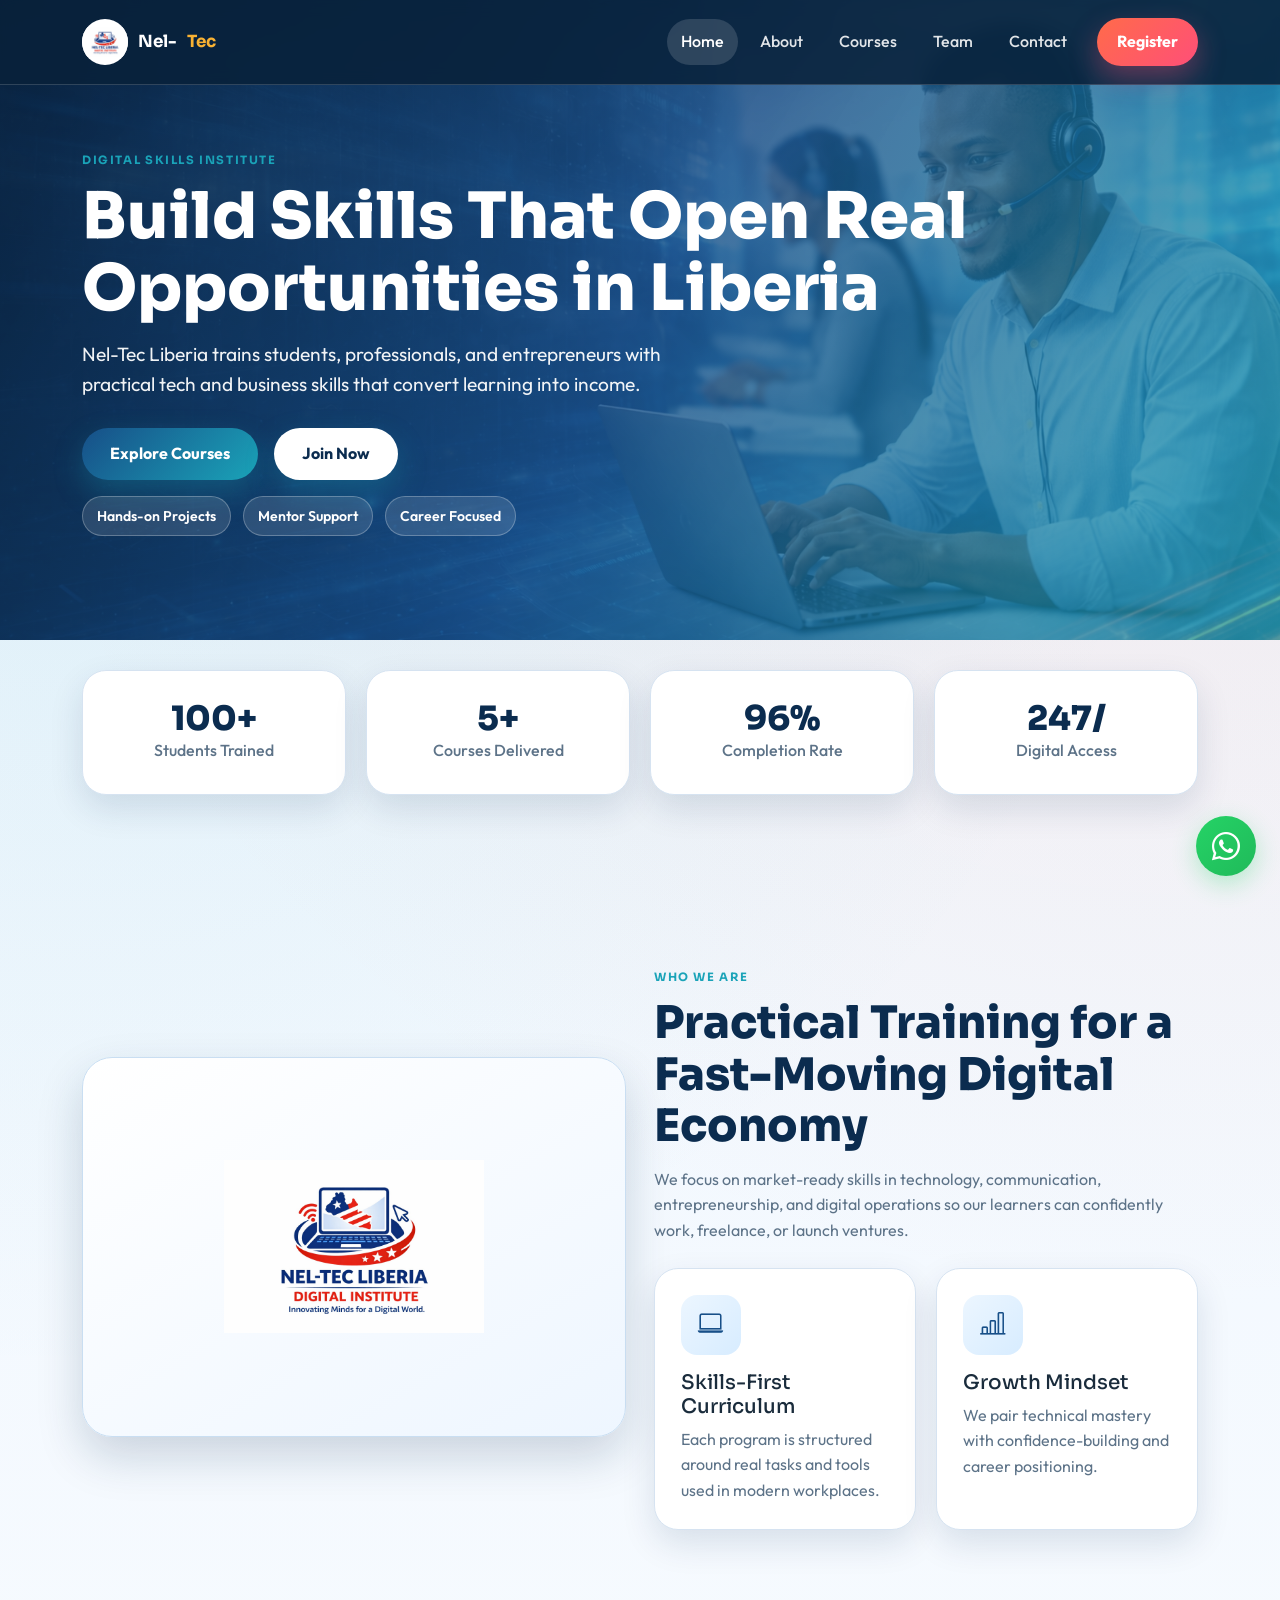
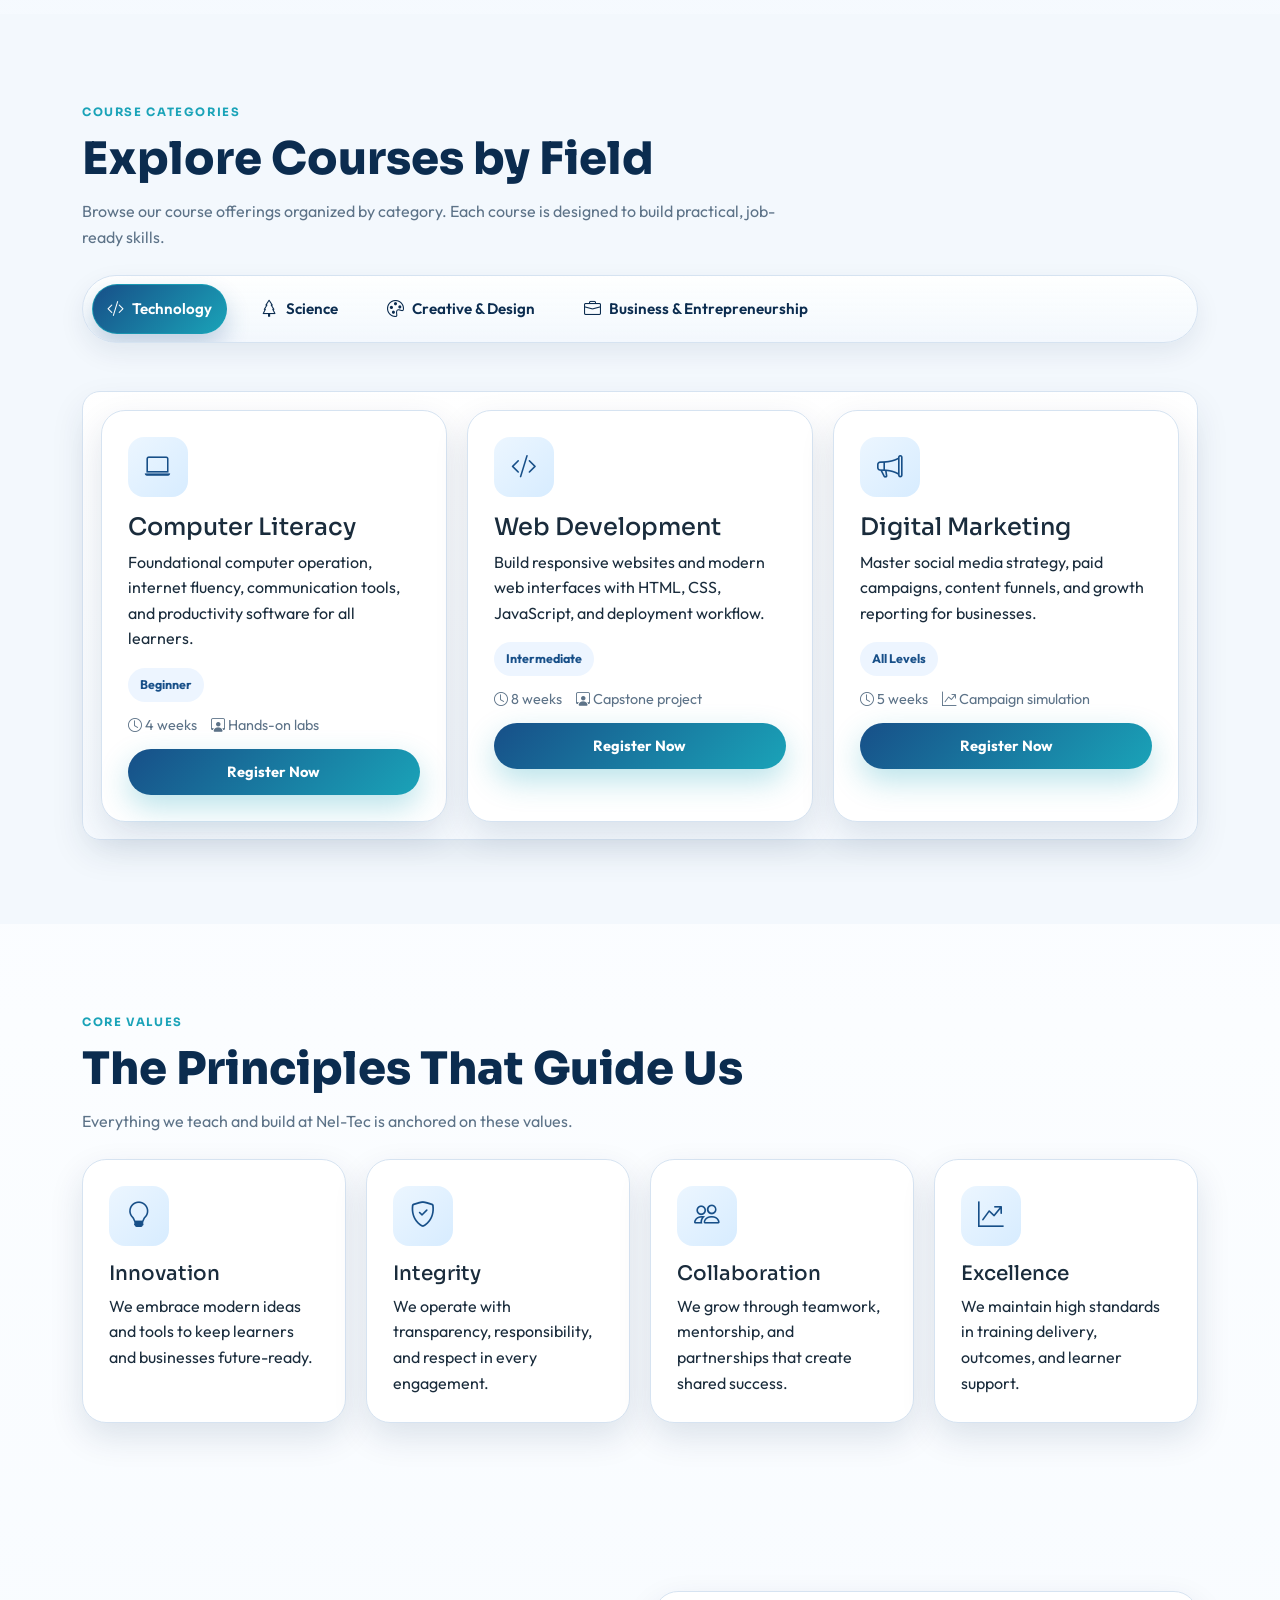
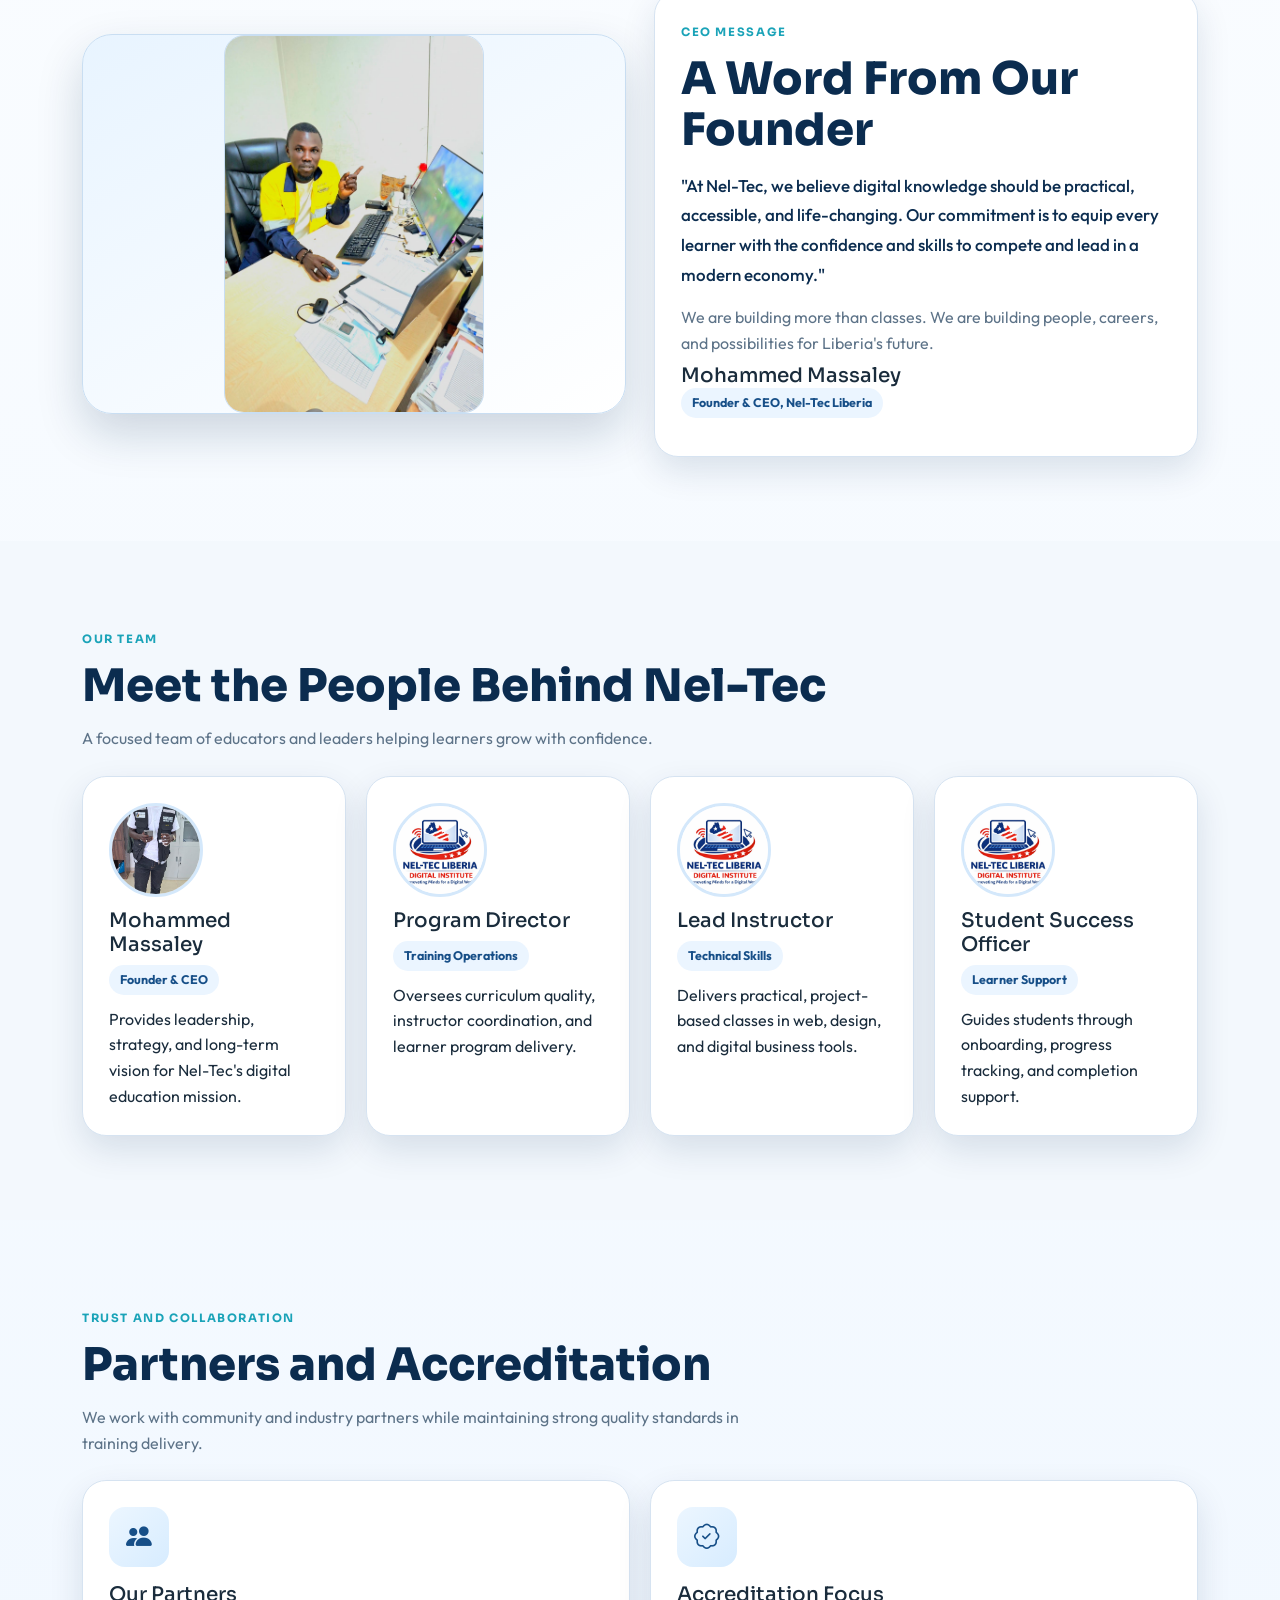
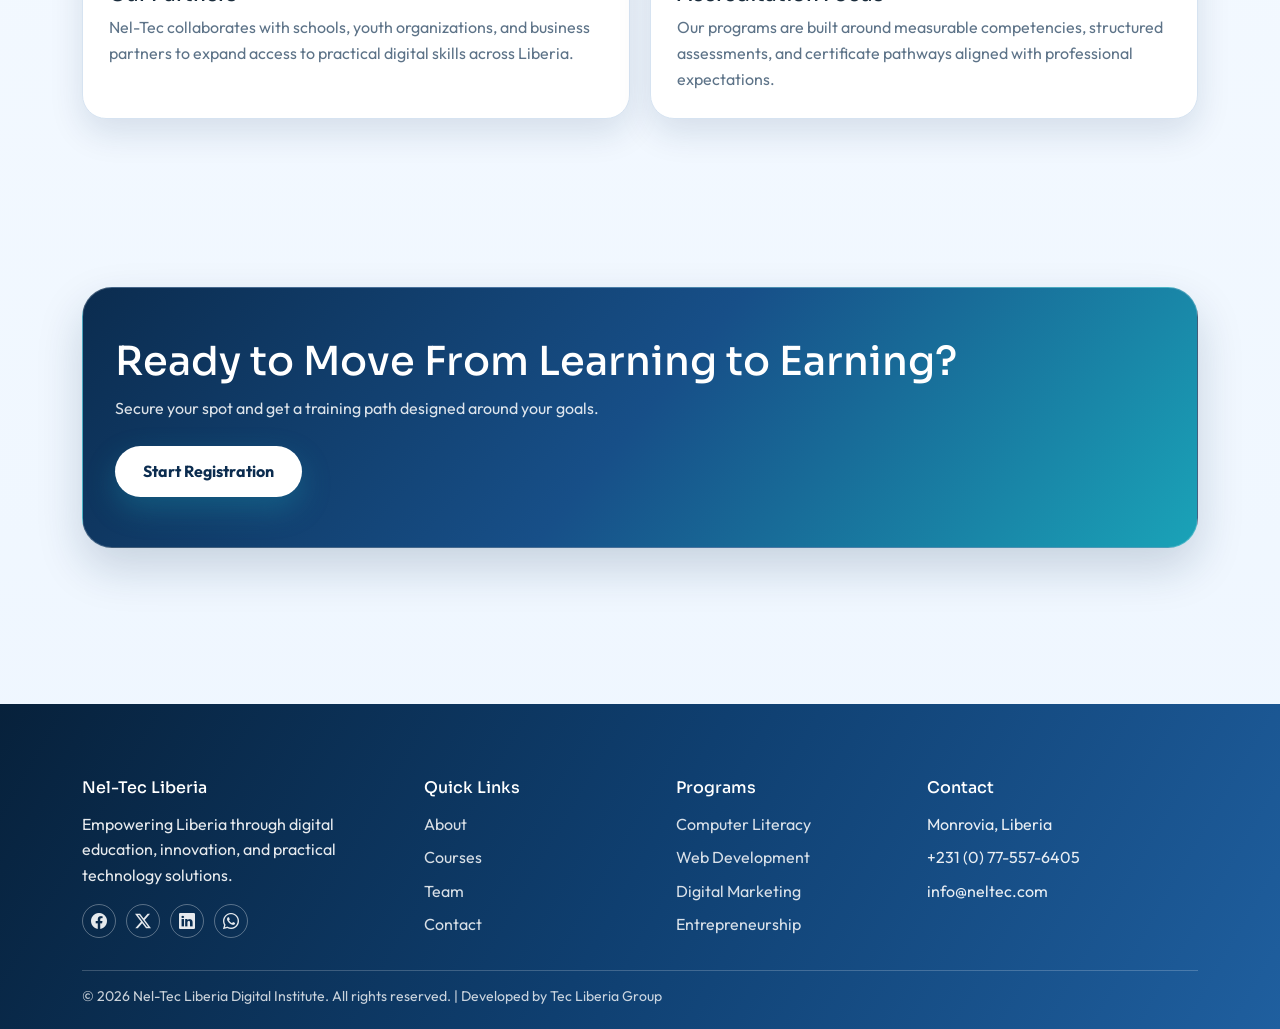
==== commit 7dba5d95: "lll" ====
--- a/index.html
+++ b/index.html
@@ -400,6 +400,69 @@
 
     <script src="https://cdn.jsdelivr.net/npm/bootstrap@5.3.0/dist/js/bootstrap.bundle.min.js"></script>
     
+    <script>
+        // Interactive Statistics Counter Animation
+        const animateStats = () => {
+            const statsCards = document.querySelectorAll('.stat-card');
+            const statNumbers = document.querySelectorAll('.stat-number');
+            
+            // Intersection Observer to trigger animation when visible
+            const observer = new IntersectionObserver((entries) => {
+                entries.forEach(entry => {
+                    if (entry.isIntersecting) {
+                        const statCard = entry.target;
+                        const statNumber = statCard.querySelector('.stat-number');
+                        
+                        if (!statNumber.classList.contains('animated')) {
+                            animateNumber(statNumber);
+                            statNumber.classList.add('animated');
+                            
+                            // Add hover effect
+                            statCard.style.cursor = 'pointer';
+                            statCard.addEventListener('mouseenter', () => {
+                                statCard.style.transform = 'scale(1.08)';
+                            });
+                            statCard.addEventListener('mouseleave', () => {
+                                statCard.style.transform = 'scale(1)';
+                            });
+                        }
+                    }
+                });
+            }, { threshold: 0.5 });
+            
+            statsCards.forEach(card => observer.observe(card));
+            
+            // Animate individual number
+            function animateNumber(element) {
+                const text = element.innerText;
+                let targetValue = parseInt(text.replace(/\D/g, ''));
+                const suffix = text.replace(/[0-9]/g, '');
+                
+                let currentValue = 0;
+                const duration = 2000; // 2 seconds
+                const increment = targetValue / (duration / 16); // 60fps
+                
+                const counter = setInterval(() => {
+                    currentValue += increment;
+                    
+                    if (currentValue >= targetValue) {
+                        element.innerText = targetValue + suffix;
+                        clearInterval(counter);
+                    } else {
+                        element.innerText = Math.floor(currentValue) + suffix;
+                    }
+                }, 16);
+            }
+        };
+        
+        // Run animation when DOM is ready
+        if (document.readyState === 'loading') {
+            document.addEventListener('DOMContentLoaded', animateStats);
+        } else {
+            animateStats();
+        }
+    </script>
+    
     <a href="https://wa.me/231775576405?text=Hello%20Nel-Tec" target="_blank" rel="noopener" class="whatsapp-float" title="Chat on WhatsApp">
         <i class="bi bi-whatsapp"></i>
     </a>
--- a/css/style.css
+++ b/css/style.css
@@ -308,6 +308,14 @@
 .stat-card {
     padding: 30px 24px;
     text-align: center;
+    transition: all 0.3s cubic-bezier(0.34, 1.56, 0.64, 1);
+    cursor: pointer;
+    position: relative;
+}
+
+.stat-card:hover {
+    box-shadow: 0 20px 46px rgba(11, 44, 79, 0.18);
+    border-color: var(--brand-cyan);
 }
 
 .stat-number {
@@ -317,6 +325,11 @@
     font-size: 2.1rem;
     font-weight: 800;
     line-height: 1.1;
+    transition: color 0.3s ease;
+}
+
+.stat-card:hover .stat-number {
+    color: var(--brand-blue);
 }
 
 .stat-label {
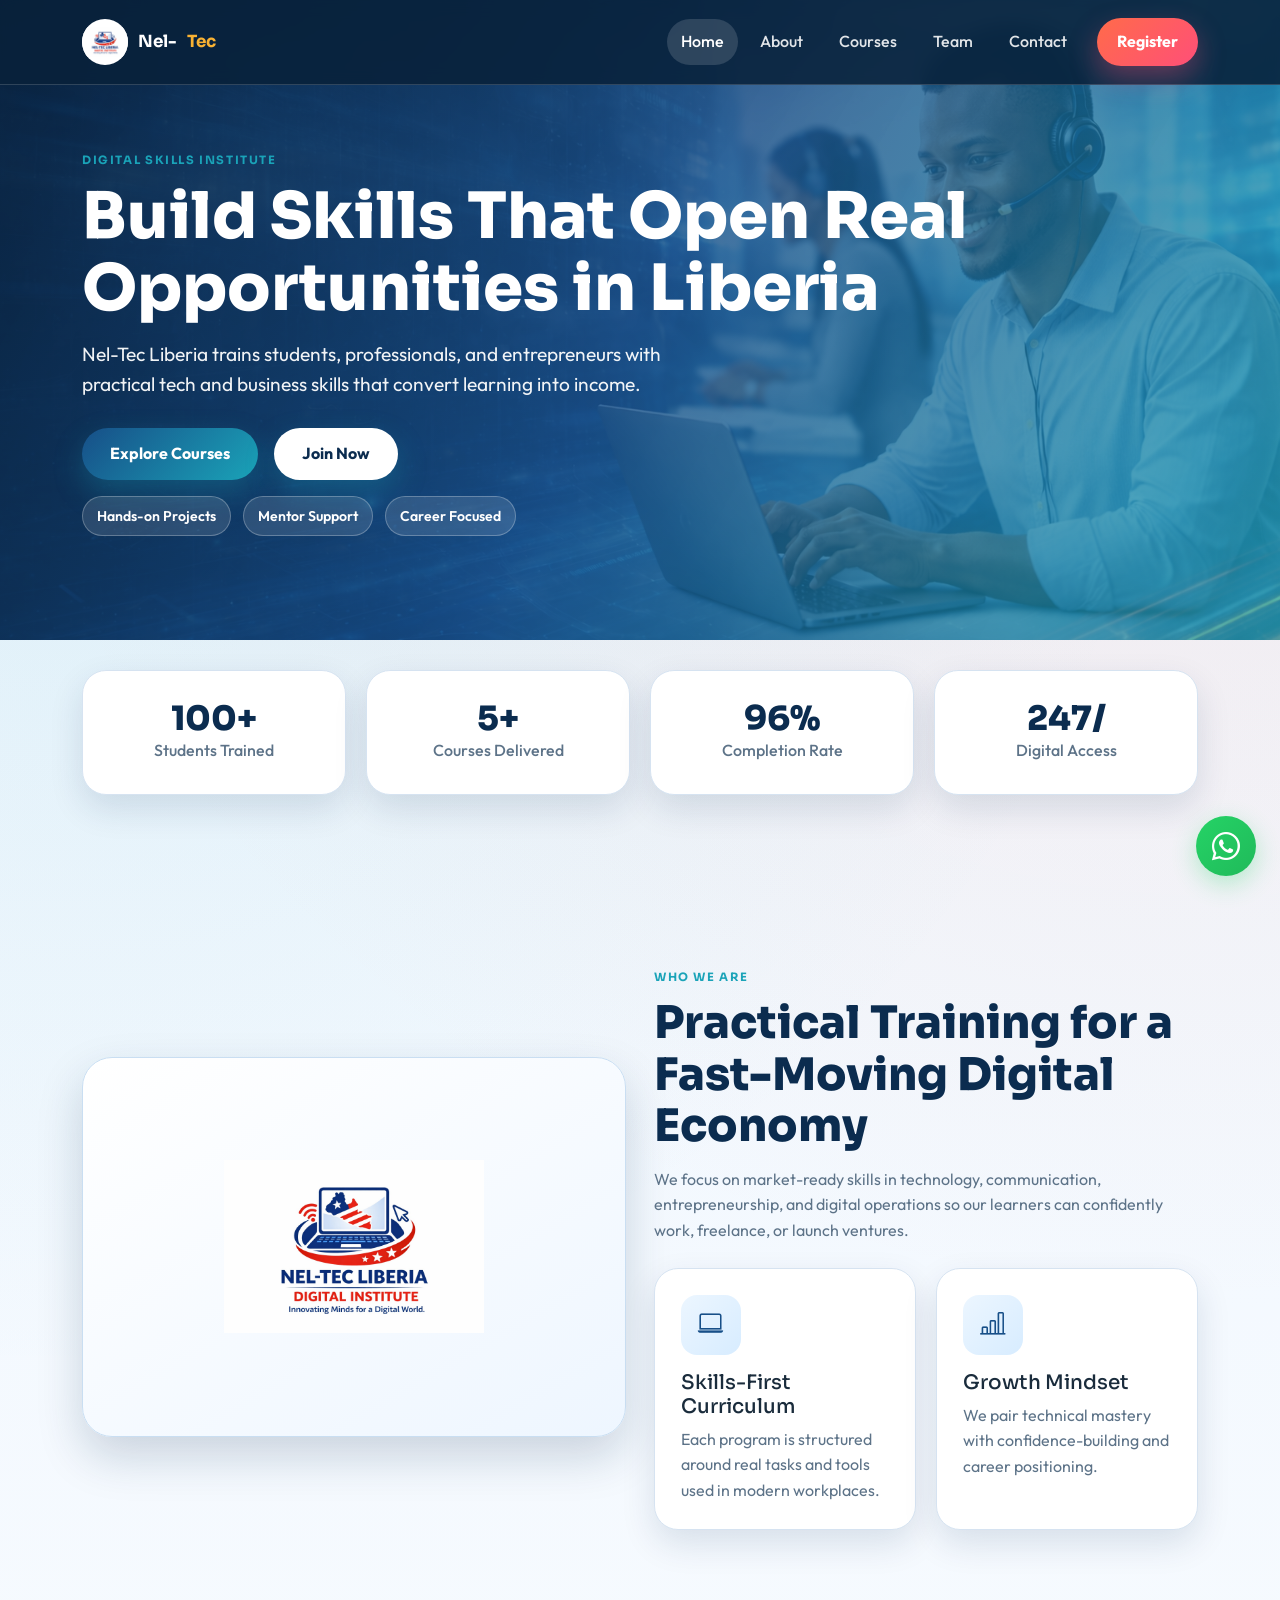
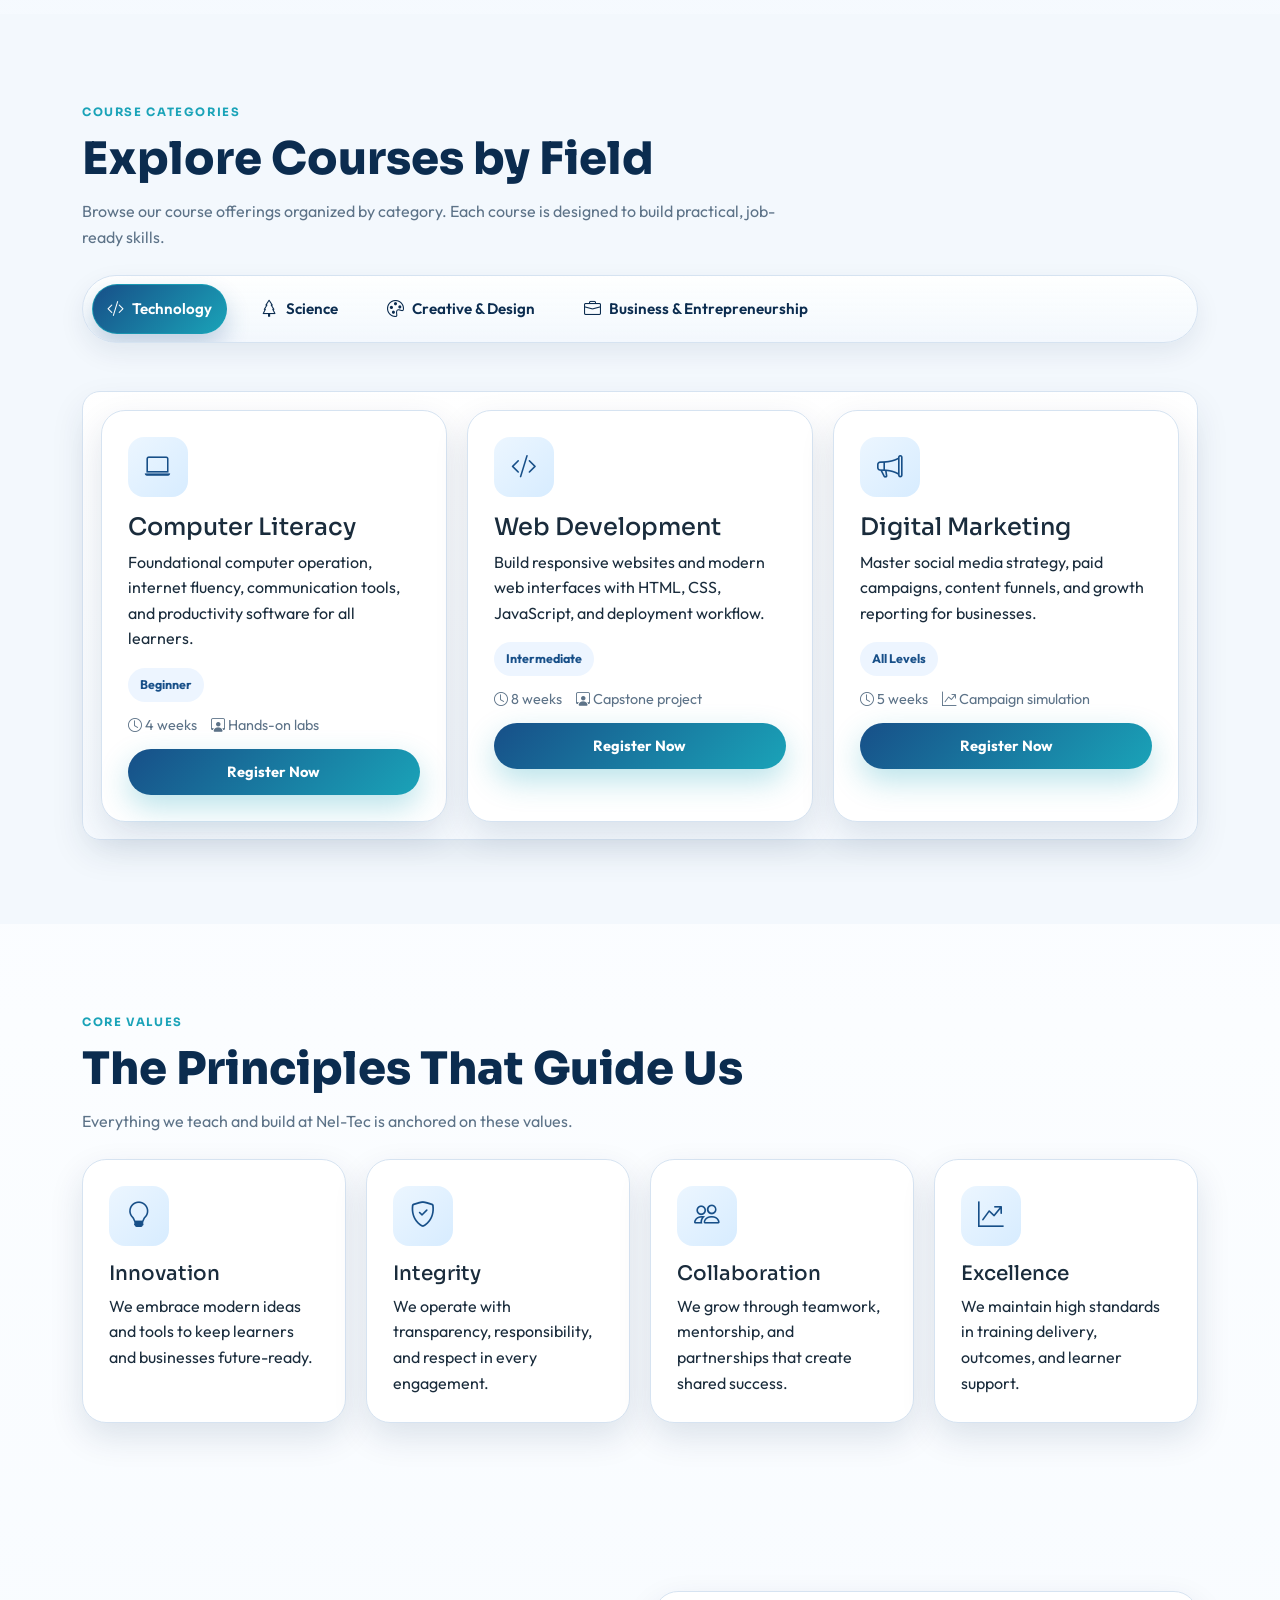
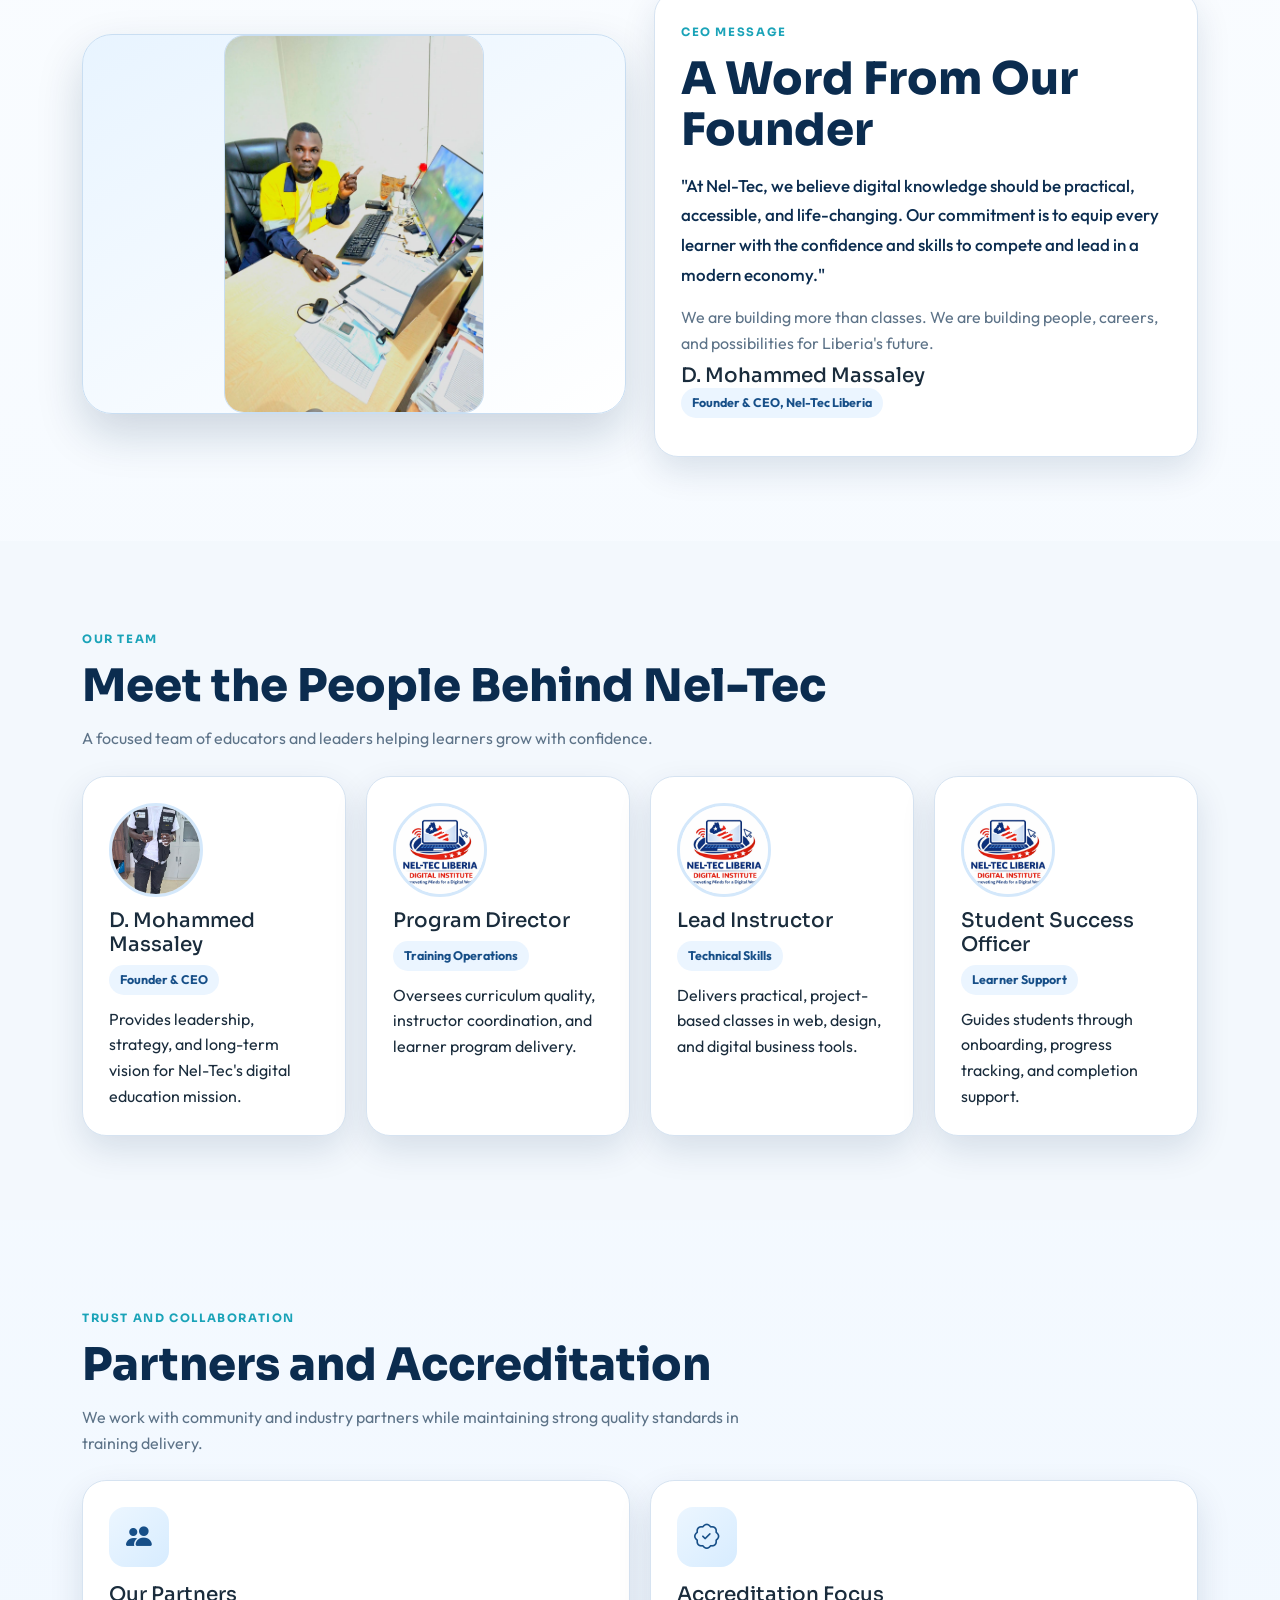
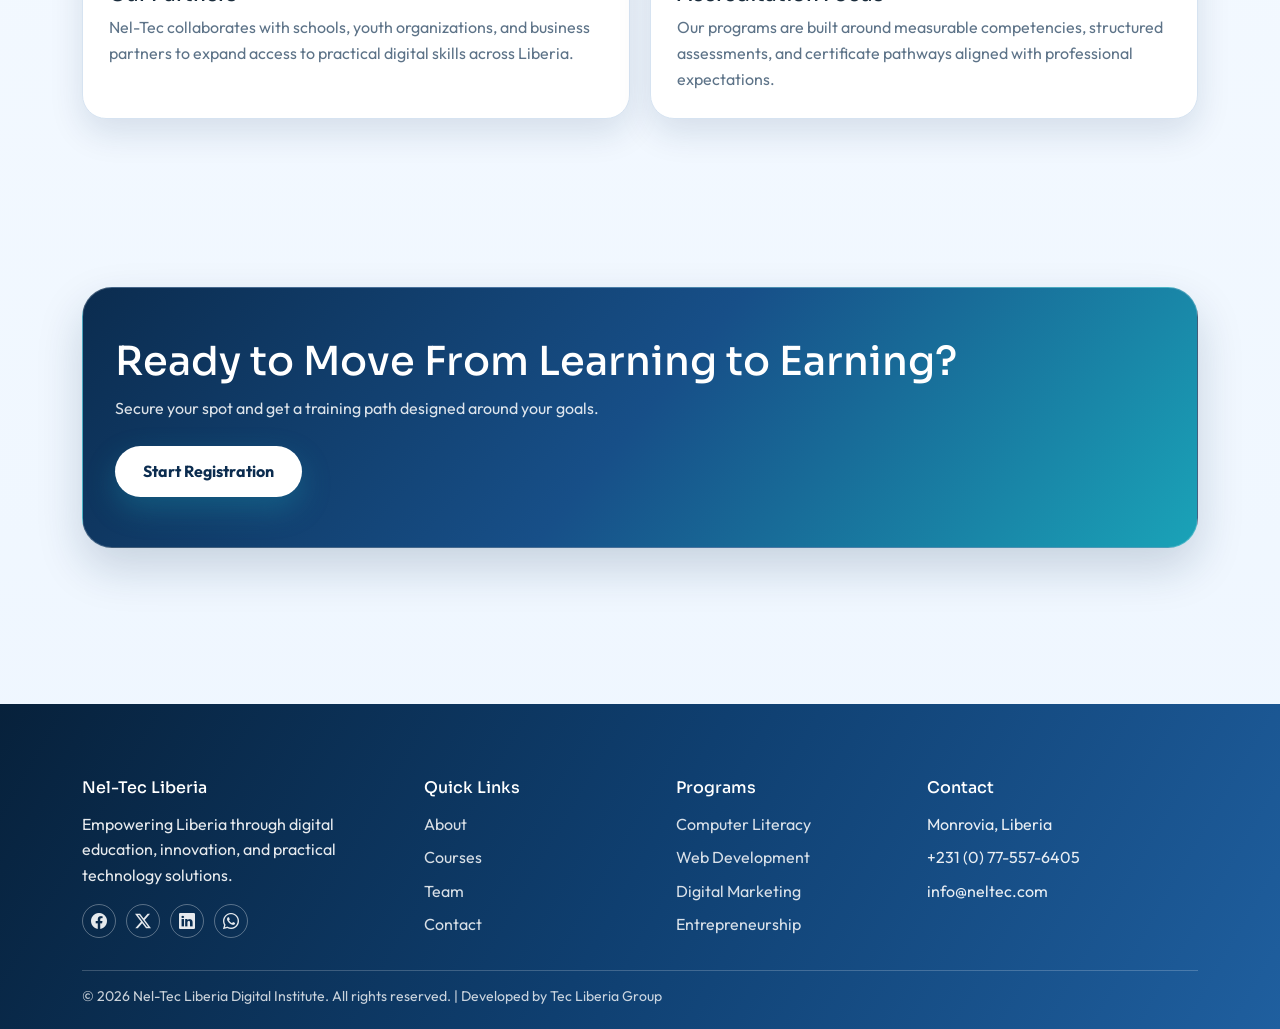
==== commit 1ea52e12: "new" ====
--- a/index.html
+++ b/index.html
@@ -280,7 +280,7 @@
                         <h2 class="section-title">A Word From Our Founder</h2>
                         <p class="ceo-quote">"At Nel-Tec, we believe digital knowledge should be practical, accessible, and life-changing. Our commitment is to equip every learner with the confidence and skills to compete and lead in a modern economy."</p>
                         <p class="text-muted mb-2">We are building more than classes. We are building people, careers, and possibilities for Liberia's future.</p>
-                        <h5 class="mb-0">Mohammed Massaley</h5>
+                        <h5 class="mb-0">D. Mohammed Massaley</h5>
                         <span class="team-role">Founder & CEO, Nel-Tec Liberia</span>
                     </article>
                 </div>
@@ -296,7 +296,7 @@
                 <div class="cards-4">
                     <article class="team-card reveal">
                         <div class="team-avatar"><img src="img/fouder.jpeg" alt="Prince W Dahn Jr"></div>
-                        <h5>Mohammed Massaley</h5>
+                        <h5>D. Mohammed Massaley</h5>
                         <span class="team-role">Founder & CEO</span>
                         <p class="mb-0">Provides leadership, strategy, and long-term vision for Nel-Tec's digital education mission.</p>
                     </article>
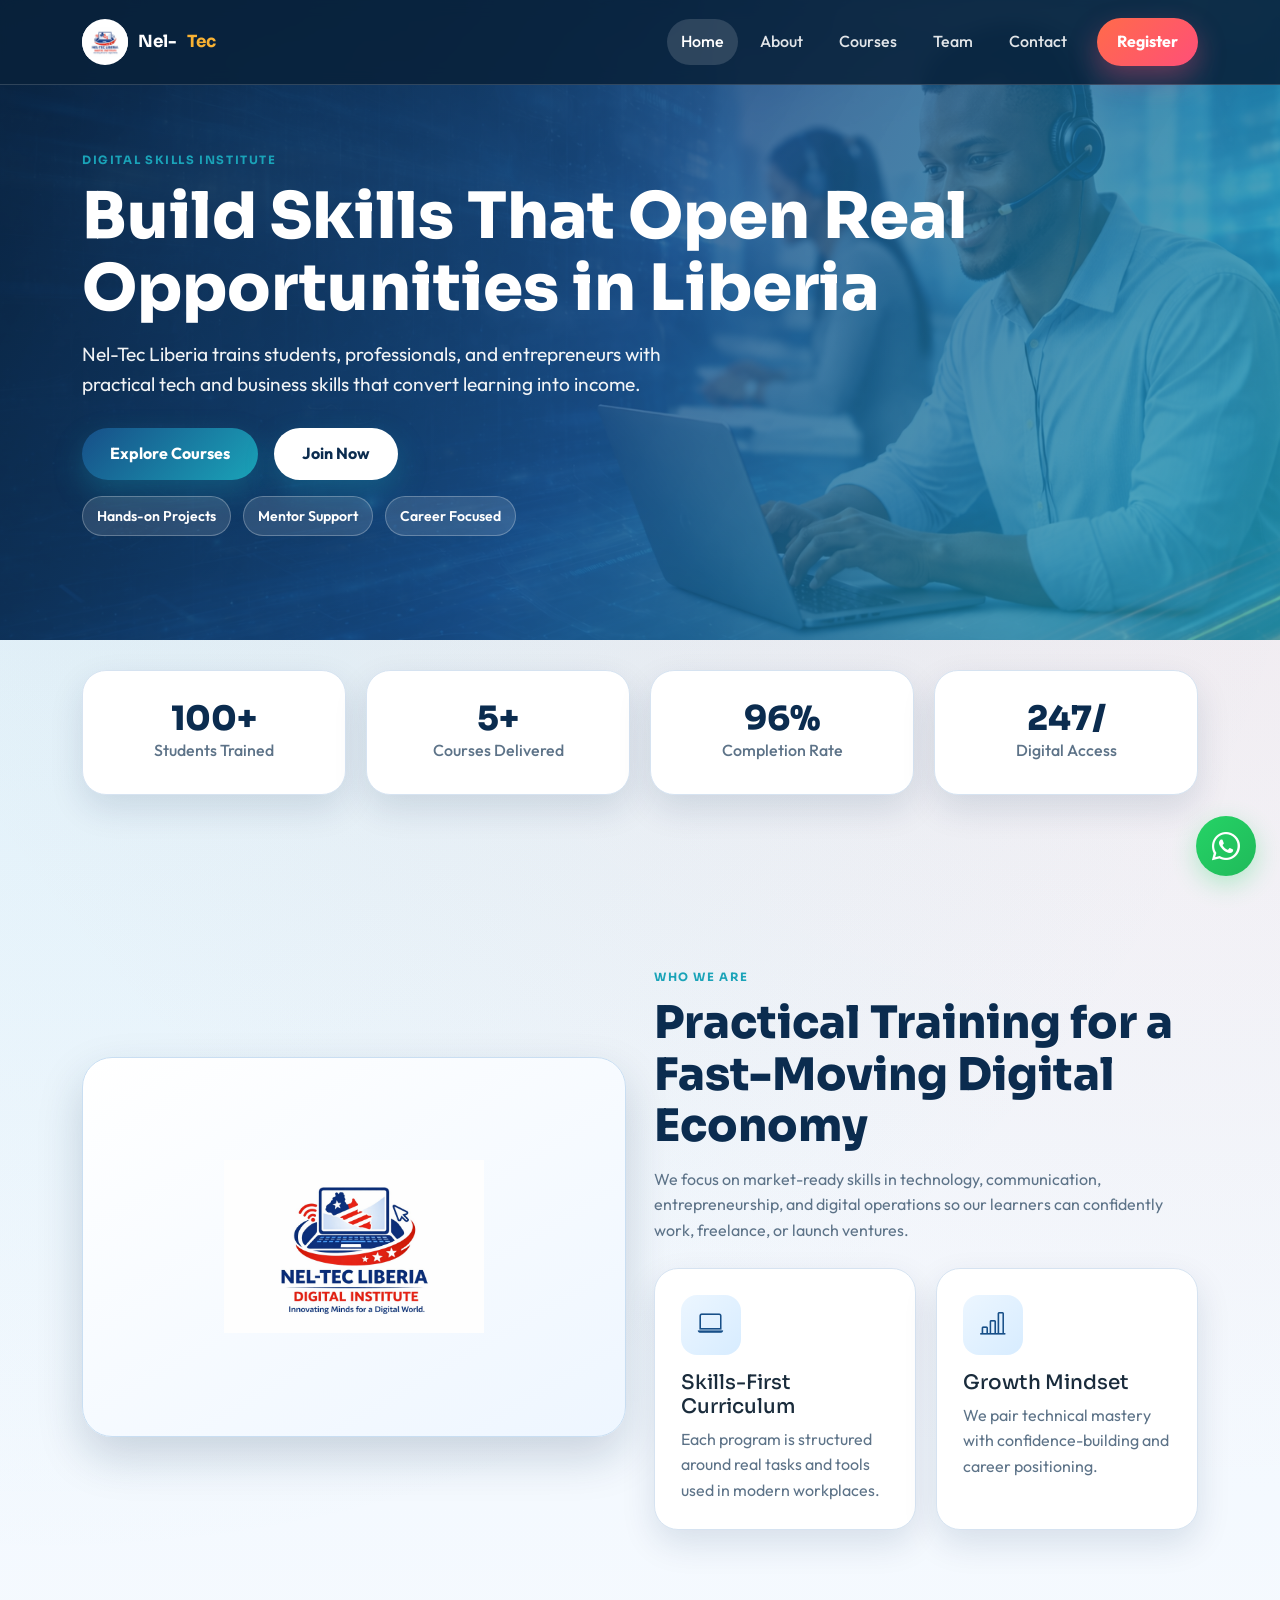
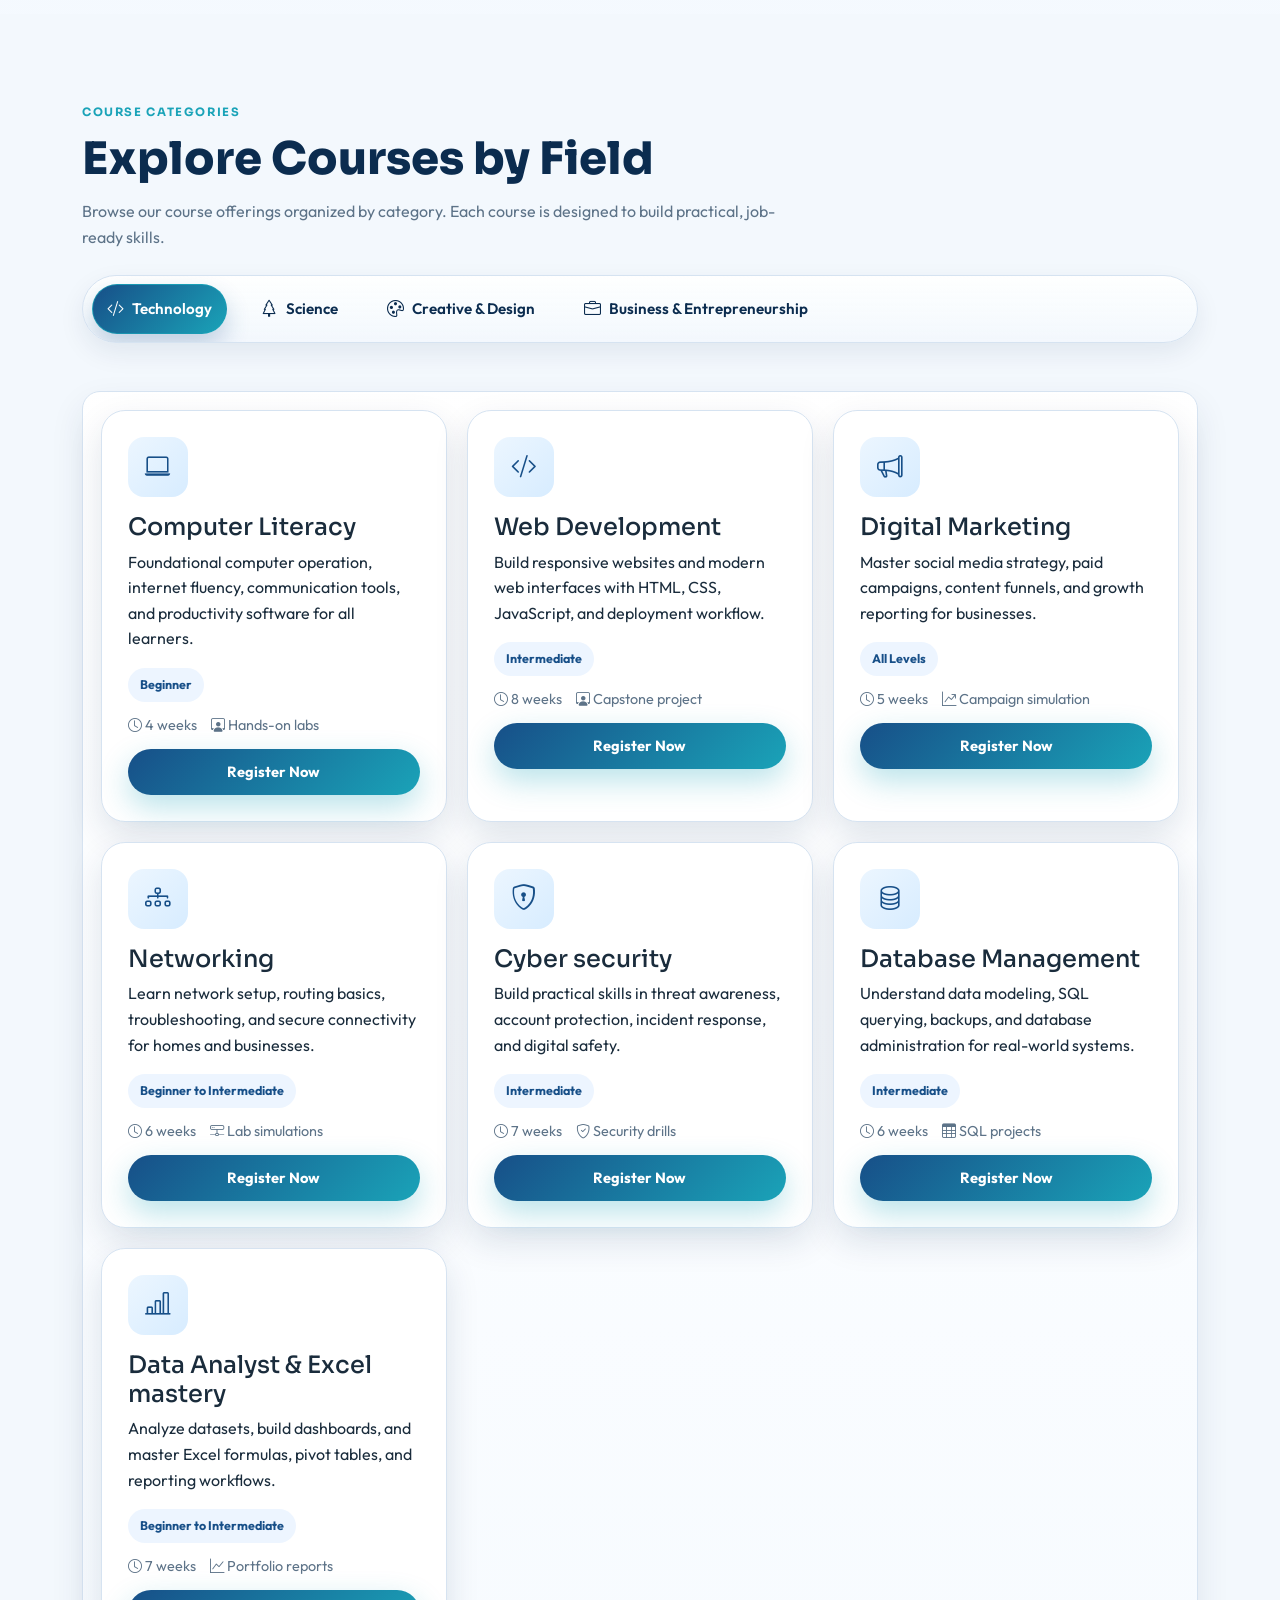
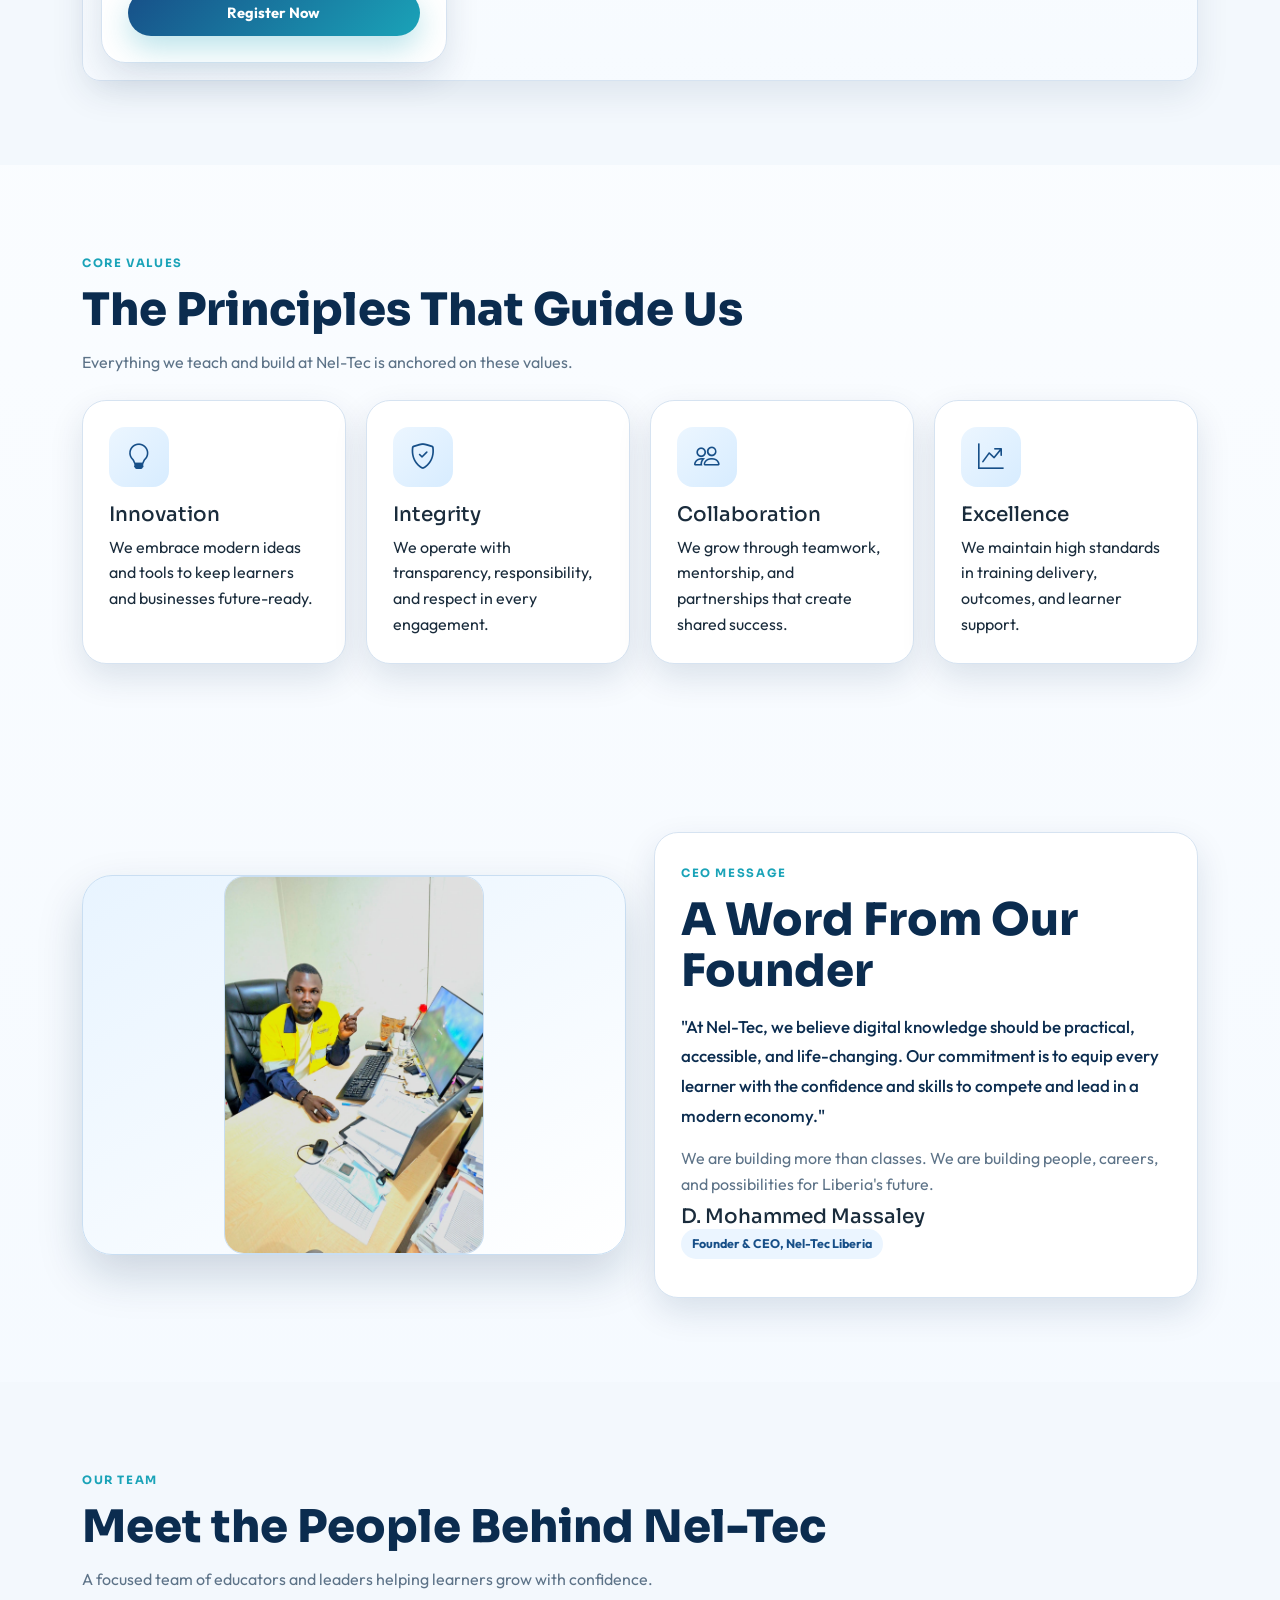
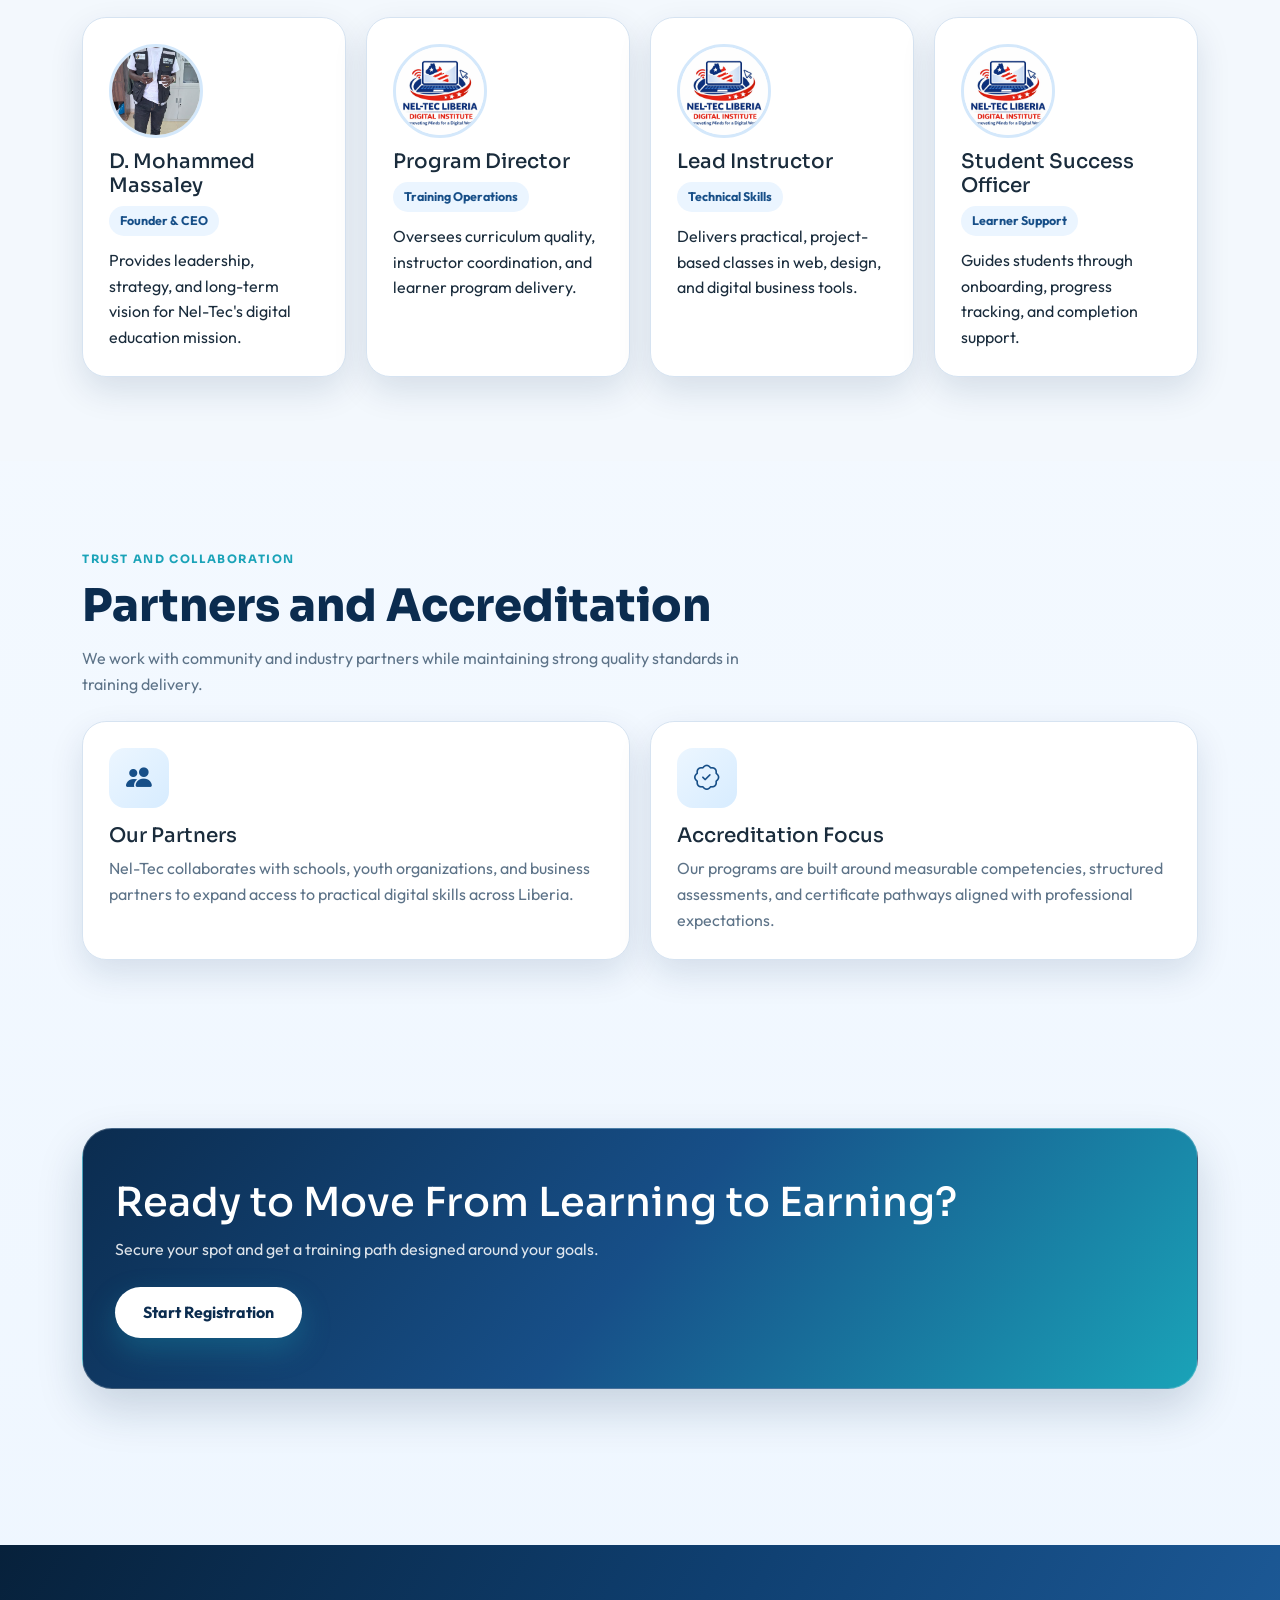
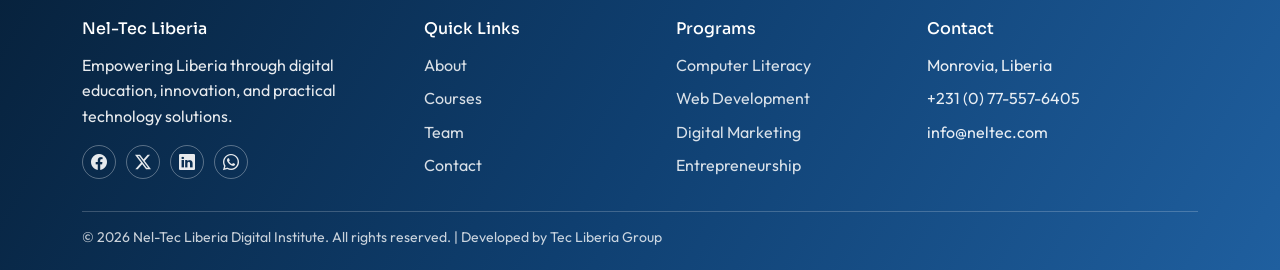
==== commit 1cc718ab: "add" ====
--- a/index.html
+++ b/index.html
@@ -167,6 +167,50 @@
                                 <div class="course-meta">
                                     <span><i class="bi bi-clock"></i> 5 weeks</span>
                                     <span><i class="bi bi-graph-up-arrow"></i> Campaign simulation</span>
+                                </div>
+                                <a class="btn-brand btn-card" href="register.html">Register Now</a>
+                            </article>
+                            <article class="course-card reveal">
+                                <div class="icon-bubble"><i class="bi bi-diagram-3"></i></div>
+                                <h4>Networking</h4>
+                                <p>Learn network setup, routing basics, troubleshooting, and secure connectivity for homes and businesses.</p>
+                                <span class="badge-level">Beginner to Intermediate</span>
+                                <div class="course-meta">
+                                    <span><i class="bi bi-clock"></i> 6 weeks</span>
+                                    <span><i class="bi bi-hdd-network"></i> Lab simulations</span>
+                                </div>
+                                <a class="btn-brand btn-card" href="register.html">Register Now</a>
+                            </article>
+                            <article class="course-card reveal">
+                                <div class="icon-bubble"><i class="bi bi-shield-lock"></i></div>
+                                <h4>Cyber security</h4>
+                                <p>Build practical skills in threat awareness, account protection, incident response, and digital safety.</p>
+                                <span class="badge-level">Intermediate</span>
+                                <div class="course-meta">
+                                    <span><i class="bi bi-clock"></i> 7 weeks</span>
+                                    <span><i class="bi bi-shield-check"></i> Security drills</span>
+                                </div>
+                                <a class="btn-brand btn-card" href="register.html">Register Now</a>
+                            </article>
+                            <article class="course-card reveal">
+                                <div class="icon-bubble"><i class="bi bi-database"></i></div>
+                                <h4>Database Management</h4>
+                                <p>Understand data modeling, SQL querying, backups, and database administration for real-world systems.</p>
+                                <span class="badge-level">Intermediate</span>
+                                <div class="course-meta">
+                                    <span><i class="bi bi-clock"></i> 6 weeks</span>
+                                    <span><i class="bi bi-table"></i> SQL projects</span>
+                                </div>
+                                <a class="btn-brand btn-card" href="register.html">Register Now</a>
+                            </article>
+                            <article class="course-card reveal">
+                                <div class="icon-bubble"><i class="bi bi-bar-chart-line"></i></div>
+                                <h4>Data Analyst &amp; Excel mastery</h4>
+                                <p>Analyze datasets, build dashboards, and master Excel formulas, pivot tables, and reporting workflows.</p>
+                                <span class="badge-level">Beginner to Intermediate</span>
+                                <div class="course-meta">
+                                    <span><i class="bi bi-clock"></i> 7 weeks</span>
+                                    <span><i class="bi bi-graph-up"></i> Portfolio reports</span>
                                 </div>
                                 <a class="btn-brand btn-card" href="register.html">Register Now</a>
                             </article>
